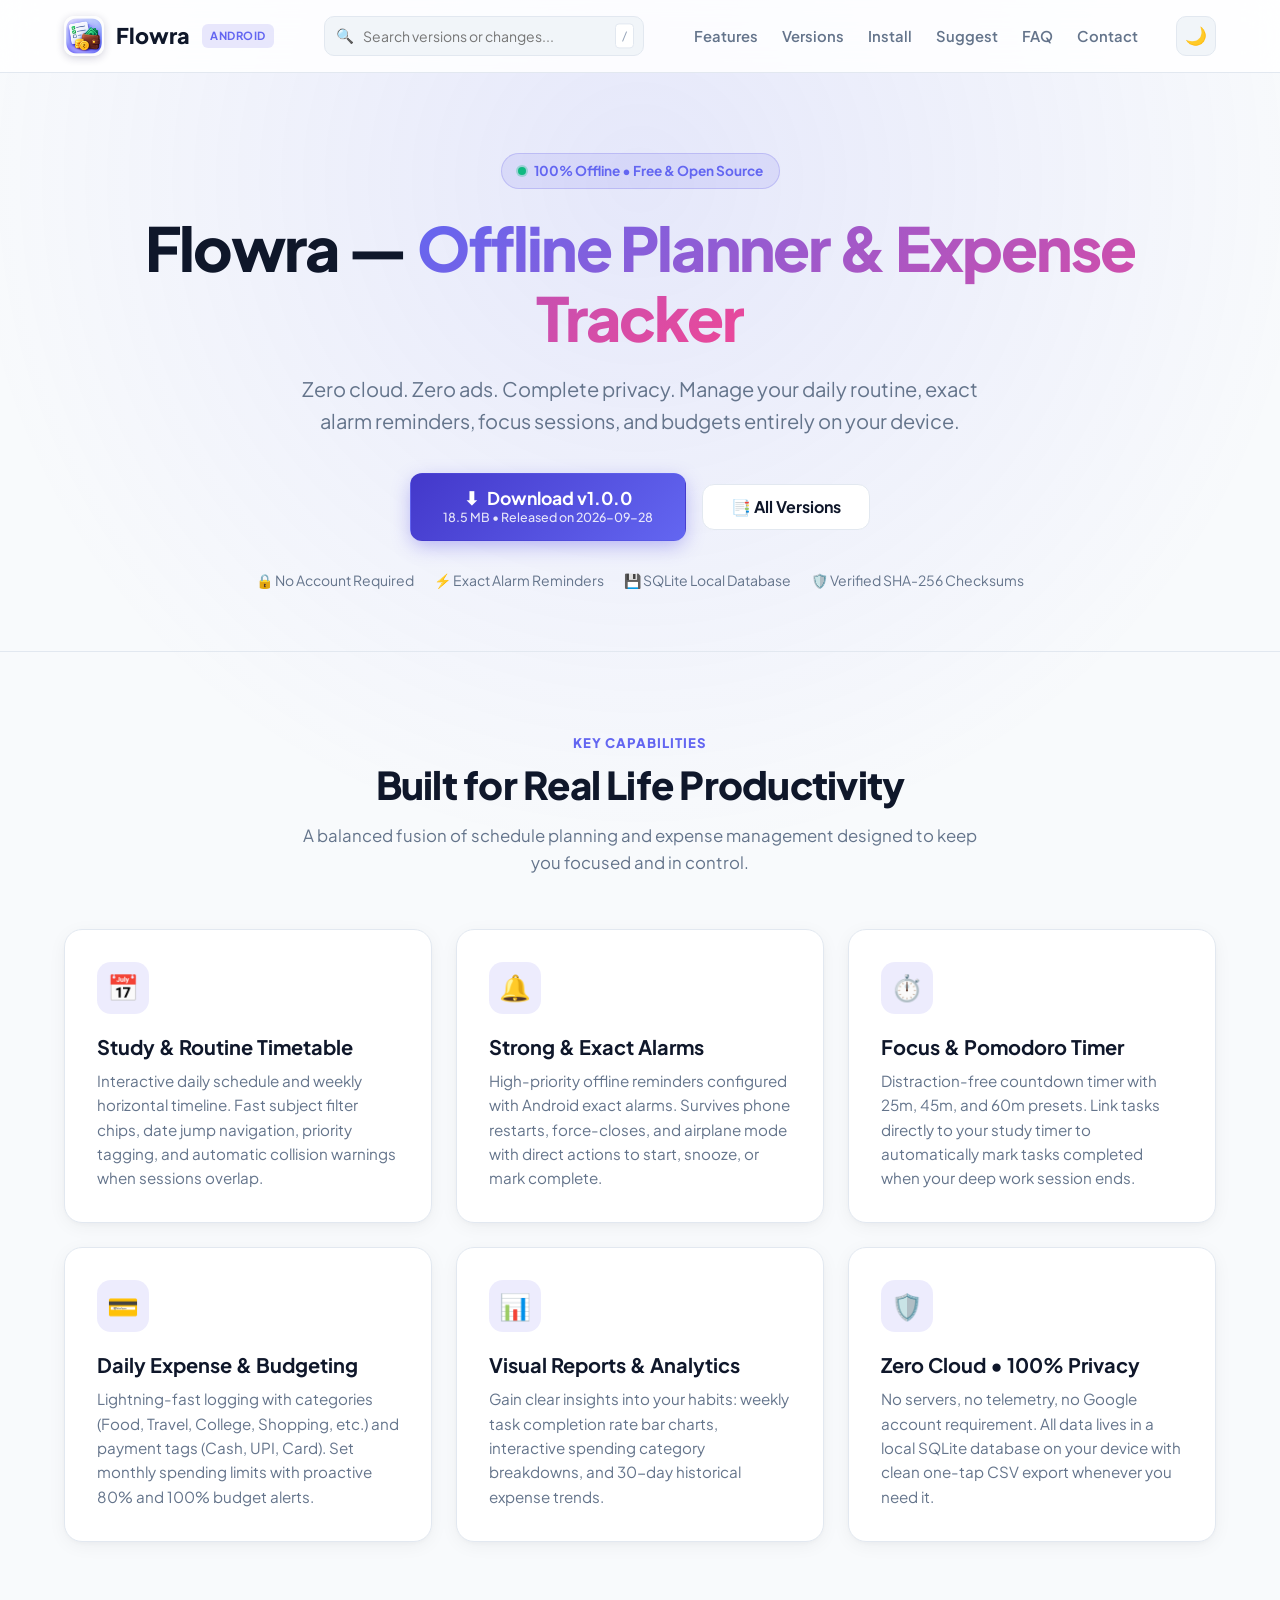
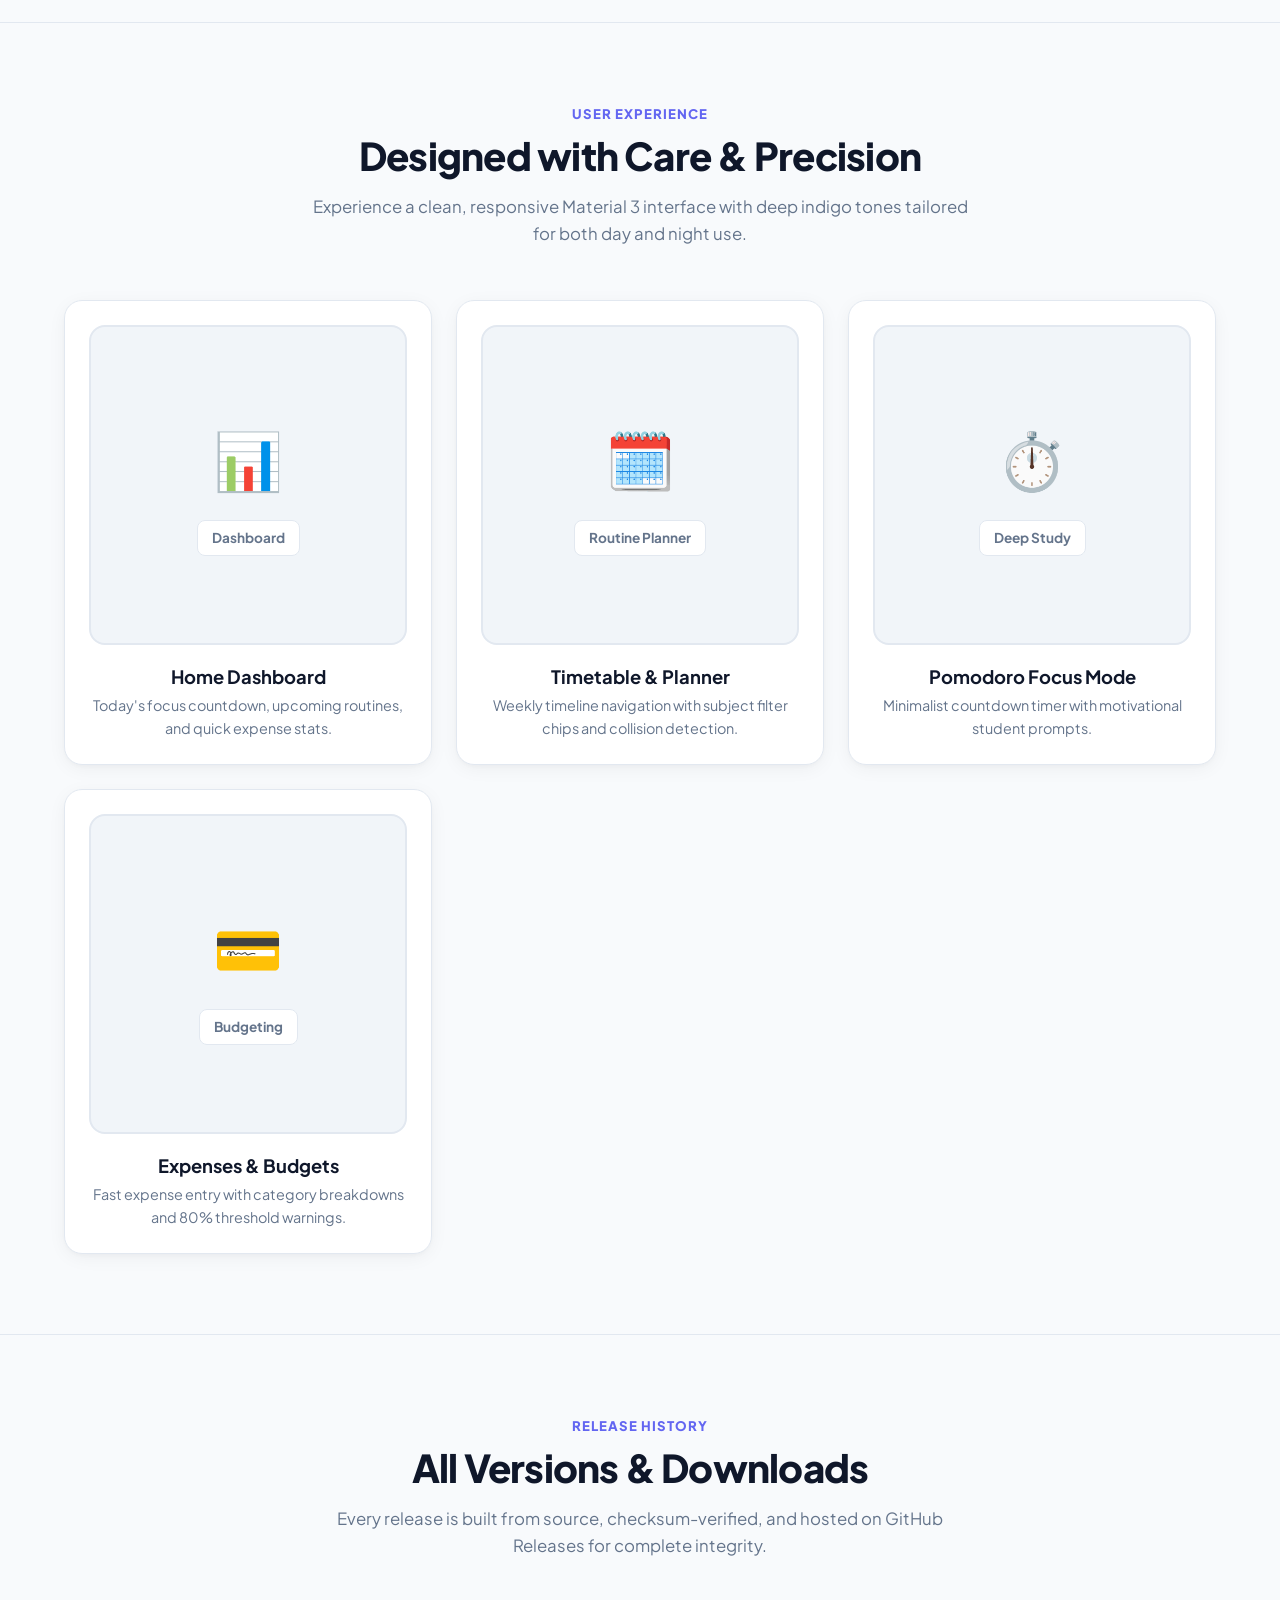
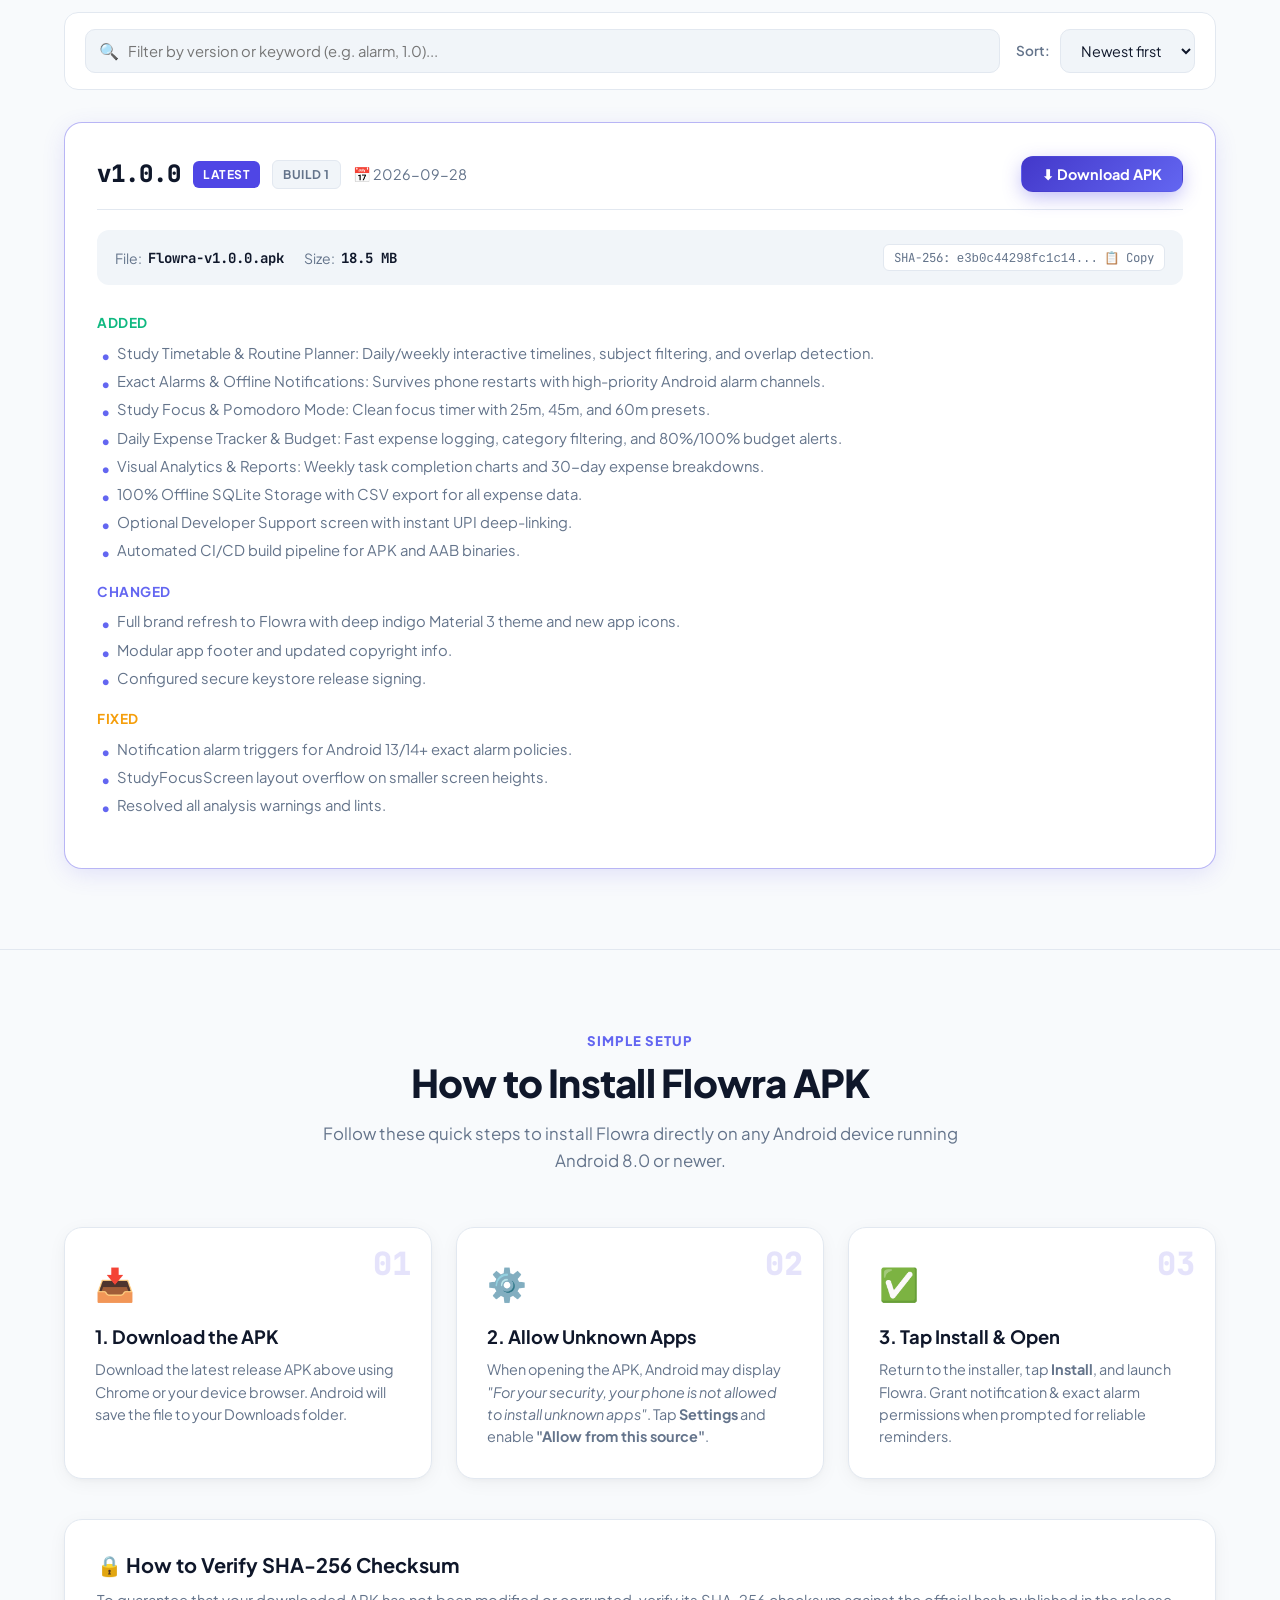
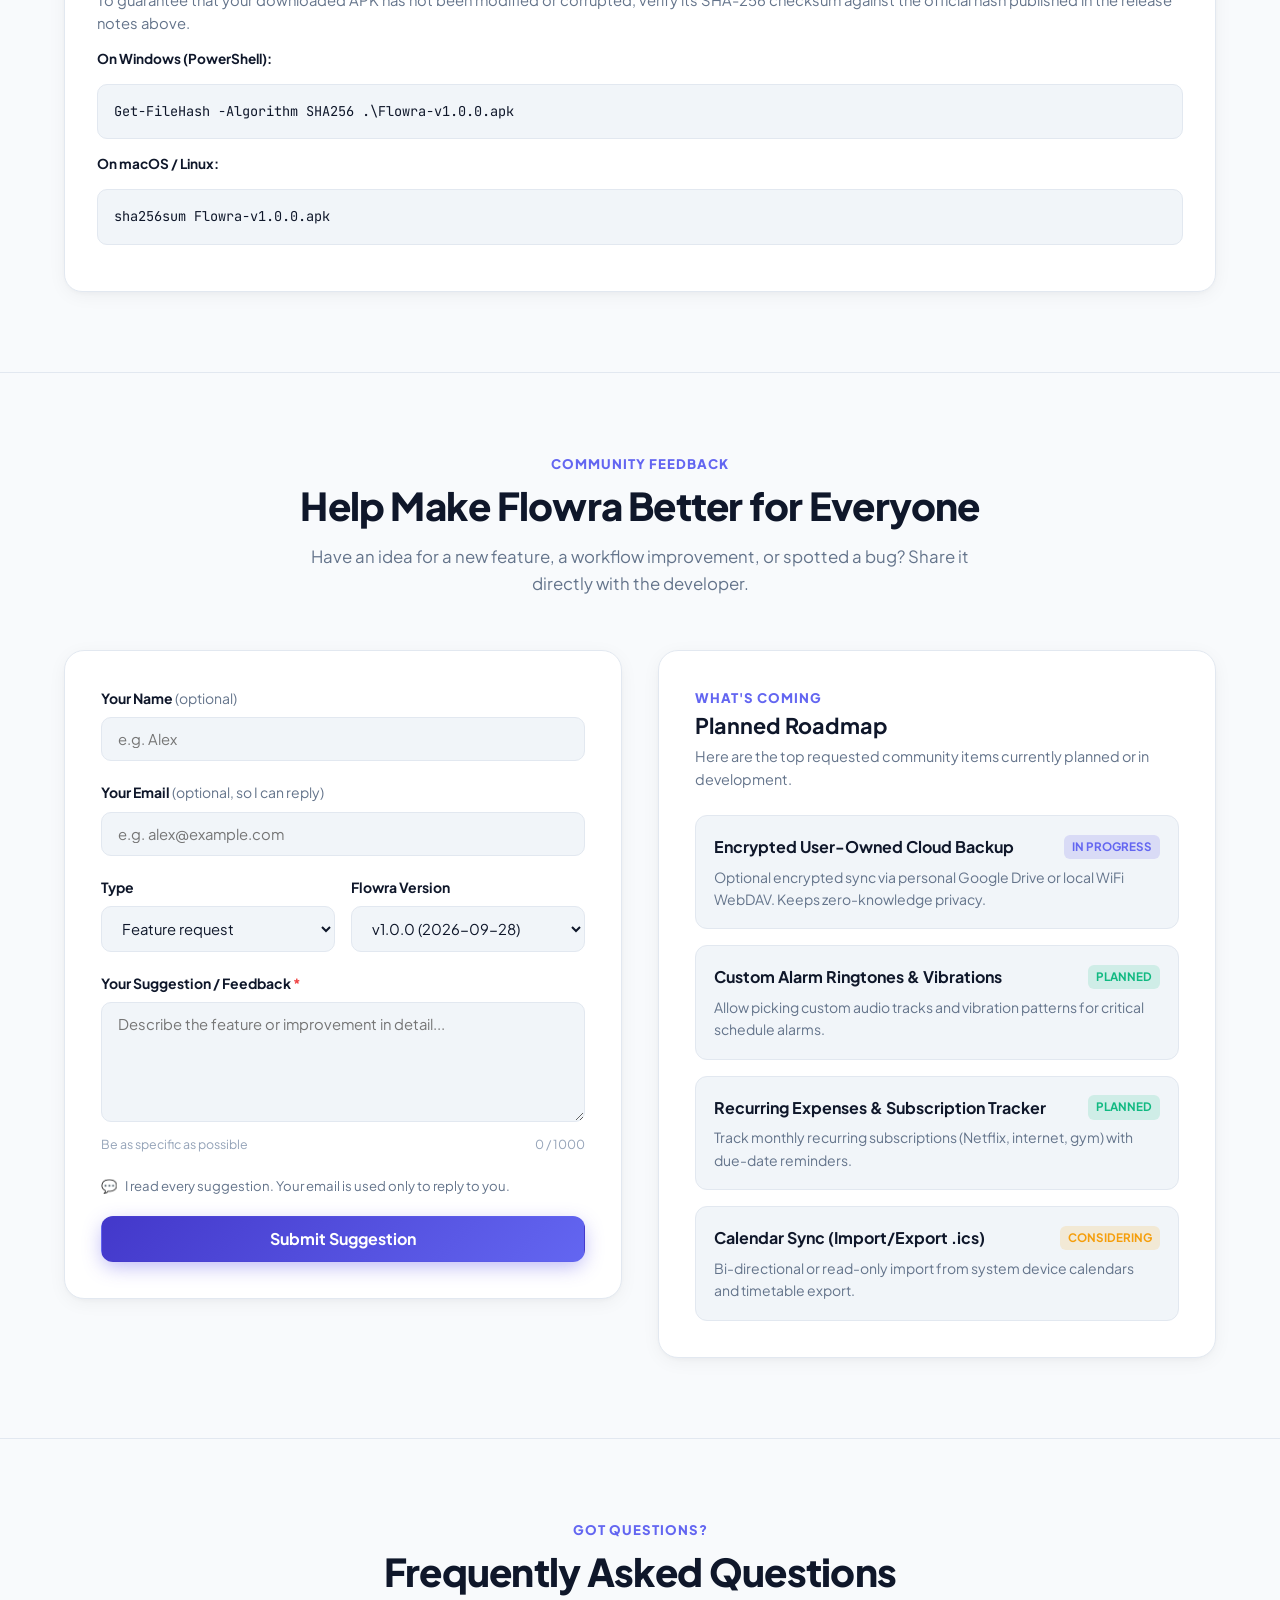
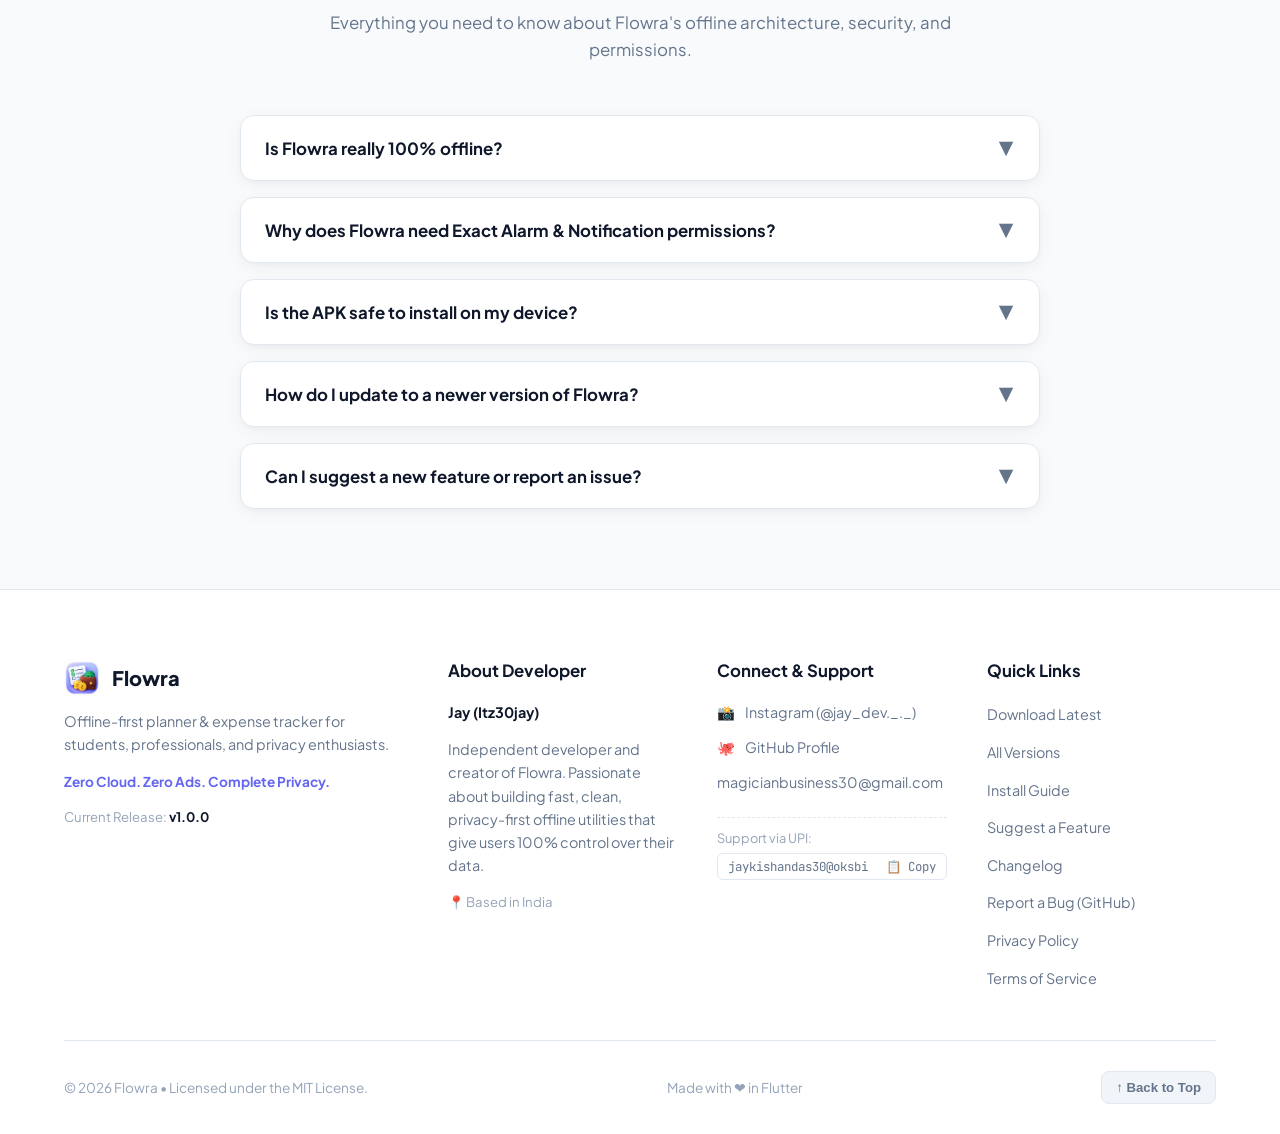
==== index.html @ 4284542d "Add website and Pages deploy workflow" ====
<!DOCTYPE html>
<html lang="en" data-theme="dark">

<head>
  <meta charset="UTF-8">
  <meta name="viewport" content="width=device-width, initial-scale=1.0">
  <title>Flowra — Offline Planner & Expense Tracker | Zero Cloud, Zero Ads</title>

  <!-- SEO & Meta Tags -->
  <meta name="description"
    content="Flowra is a 100% offline-first Android planner and expense tracker. Zero cloud, zero ads, complete privacy. Download the latest APK safely.">
  <meta name="keywords"
    content="Flowra, offline planner, expense tracker, student timetable, exact alarm reminder, pomodoro timer, privacy android app, budget tracker">
  <meta name="author" content="Jay (Itz30jay)">
  <link rel="canonical" href="https://itz30jay.github.io/Flowra/">

  <!-- Open Graph / Facebook -->
  <meta property="og:type" content="website">
  <meta property="og:url" content="https://itz30jay.github.io/Flowra/">
  <meta property="og:title" content="Flowra — Offline Planner & Expense Tracker">
  <meta property="og:description"
    content="Zero cloud. Zero ads. Complete privacy. All your tasks, study schedules, and expenses remain 100% on your device.">
  <meta property="og:image" content="assets/icon.png">

  <!-- Twitter Card -->
  <meta name="twitter:card" content="summary">
  <meta name="twitter:title" content="Flowra — Offline Planner & Expense Tracker">
  <meta name="twitter:description"
    content="100% offline planner and expense tracker with strong exact alarms and zero tracking.">
  <meta name="twitter:image" content="assets/icon.png">

  <!-- Favicon -->
  <link rel="icon" type="image/png" href="assets/favicon.png">
  <link rel="apple-touch-icon" href="assets/icon.png">

  <!-- Google Fonts: Plus Jakarta Sans & JetBrains Mono -->
  <link rel="preconnect" href="https://fonts.googleapis.com">
  <link rel="preconnect" href="https://fonts.gstatic.com" crossorigin>
  <link
    href="https://fonts.googleapis.com/css2?family=JetBrains+Mono:wght@400;600;700&family=Plus+Jakarta+Sans:wght@400;500;600;700;800&display=swap"
    rel="stylesheet">

  <!-- Stylesheet -->
  <link rel="stylesheet" href="css/style.css">
</head>

<body>

  <!-- ======================================================================
       HEADER / NAVIGATION
       ====================================================================== -->
  <header class="site-header" id="top">
    <div class="container nav-wrap">
      <a href="#top" class="brand-link" aria-label="Flowra Home">
        <img src="assets/icon.png" alt="Flowra Logo" class="brand-logo">
        <span>Flowra</span>
        <span class="brand-badge">Android</span>
      </a>

      <!-- Global Search -->
      <div class="nav-search" role="search">
        <span class="search-icon">🔍</span>
        <input type="text" id="navSearchInput" placeholder="Search versions or changes..."
          aria-label="Search versions or changes">
        <span class="kbd-hint">/</span>
      </div>

      <!-- Nav Links -->
      <nav>
        <ul class="nav-links" id="navLinks">
          <li><a href="#features">Features</a></li>
          <li><a href="#versions">Versions</a></li>
          <li><a href="#install">Install</a></li>
          <li><a href="#suggest">Suggest</a></li>
          <li><a href="#faq">FAQ</a></li>
          <li><a href="#contact">Contact</a></li>
        </ul>
      </nav>

      <!-- Actions -->
      <div class="nav-actions">
        <button id="themeToggleBtn" class="theme-toggle-btn" aria-label="Toggle Dark/Light Mode" title="Toggle Theme">
          ☀️
        </button>
        <button id="mobileMenuBtn" class="mobile-menu-btn" aria-label="Open mobile menu">
          ☰
        </button>
      </div>
    </div>
  </header>

  <main>
    <!-- ======================================================================
         HERO SECTION
         ====================================================================== -->
    <section class="hero-section">
      <div class="container">
        <div class="hero-pill">
          <span class="pulse-dot"></span>
          <span>100% Offline • Free & Open Source</span>
        </div>

        <h1 class="hero-title">
          Flowra — <span class="gradient-text">Offline Planner & Expense Tracker</span>
        </h1>

        <p class="hero-subtitle">
          Zero cloud. Zero ads. Complete privacy. Manage your daily routine, exact alarm reminders, focus sessions, and
          budgets entirely on your device.
        </p>

        <div class="hero-cta-group">
          <a href="#" id="heroDownloadBtn" class="btn btn-primary btn-hero-download" download>
            <span class="btn-main-label">
              <span>⬇</span>
              <strong id="heroVersionLabel">Download Latest Version</strong>
            </span>
            <span class="btn-sub-label">
              <span id="heroSizeLabel">18.5 MB</span> • <span id="heroDateLabel">Loading release...</span>
            </span>
          </a>
          <a href="#versions" class="btn btn-outline">
            <span>📑 All Versions</span>
          </a>
        </div>

        <div class="hero-meta-badges">
          <span>🔒 No Account Required</span>
          <span>⚡ Exact Alarm Reminders</span>
          <span>💾 SQLite Local Database</span>
          <span>🛡️ Verified SHA-256 Checksums</span>
        </div>
      </div>
    </section>

    <!-- ======================================================================
         FEATURES SECTION
         ====================================================================== -->
    <section class="section" id="features">
      <div class="container">
        <div class="section-header">
          <span class="section-tag">Key Capabilities</span>
          <h2 class="section-title">Built for Real Life Productivity</h2>
          <p class="section-subtitle">A balanced fusion of schedule planning and expense management designed to keep you
            focused and in control.</p>
        </div>

        <div class="features-grid">
          <!-- Feature 1 -->
          <div class="feature-card">
            <div class="feature-icon-wrap">📅</div>
            <h3 class="feature-title">Study & Routine Timetable</h3>
            <p class="feature-desc">
              Interactive daily schedule and weekly horizontal timeline. Fast subject filter chips, date jump
              navigation, priority tagging, and automatic collision warnings when sessions overlap.
            </p>
          </div>

          <!-- Feature 2 -->
          <div class="feature-card">
            <div class="feature-icon-wrap">🔔</div>
            <h3 class="feature-title">Strong & Exact Alarms</h3>
            <p class="feature-desc">
              High-priority offline reminders configured with Android exact alarms. Survives phone restarts,
              force-closes, and airplane mode with direct actions to start, snooze, or mark complete.
            </p>
          </div>

          <!-- Feature 3 -->
          <div class="feature-card">
            <div class="feature-icon-wrap">⏱️</div>
            <h3 class="feature-title">Focus & Pomodoro Timer</h3>
            <p class="feature-desc">
              Distraction-free countdown timer with 25m, 45m, and 60m presets. Link tasks directly to your study timer
              to automatically mark tasks completed when your deep work session ends.
            </p>
          </div>

          <!-- Feature 4 -->
          <div class="feature-card">
            <div class="feature-icon-wrap">💳</div>
            <h3 class="feature-title">Daily Expense & Budgeting</h3>
            <p class="feature-desc">
              Lightning-fast logging with categories (Food, Travel, College, Shopping, etc.) and payment tags (Cash,
              UPI, Card). Set monthly spending limits with proactive 80% and 100% budget alerts.
            </p>
          </div>

          <!-- Feature 5 -->
          <div class="feature-card">
            <div class="feature-icon-wrap">📊</div>
            <h3 class="feature-title">Visual Reports & Analytics</h3>
            <p class="feature-desc">
              Gain clear insights into your habits: weekly task completion rate bar charts, interactive spending
              category breakdowns, and 30-day historical expense trends.
            </p>
          </div>

          <!-- Feature 6 -->
          <div class="feature-card">
            <div class="feature-icon-wrap">🛡️</div>
            <h3 class="feature-title">Zero Cloud • 100% Privacy</h3>
            <p class="feature-desc">
              No servers, no telemetry, no Google account requirement. All data lives in a local SQLite database on your
              device with clean one-tap CSV export whenever you need it.
            </p>
          </div>
        </div>
      </div>
    </section>

    <!-- ======================================================================
         APP SHOWCASE / SCREENSHOTS SECTION
         ====================================================================== -->
    <section class="section" id="screenshots">
      <div class="container">
        <div class="section-header">
          <span class="section-tag">User Experience</span>
          <h2 class="section-title">Designed with Care & Precision</h2>
          <p class="section-subtitle">Experience a clean, responsive Material 3 interface with deep indigo tones
            tailored for both day and night use.</p>
        </div>

        <div class="showcase-container">
          <div class="showcase-item">
            <div class="mockup-frame">
              <div class="screen-icon">📊</div>
              <span class="screen-tag">Dashboard</span>
            </div>
            <h4>Home Dashboard</h4>
            <p>Today's focus countdown, upcoming routines, and quick expense stats.</p>
          </div>

          <div class="showcase-item">
            <div class="mockup-frame">
              <div class="screen-icon">🗓️</div>
              <span class="screen-tag">Routine Planner</span>
            </div>
            <h4>Timetable & Planner</h4>
            <p>Weekly timeline navigation with subject filter chips and collision detection.</p>
          </div>

          <div class="showcase-item">
            <div class="mockup-frame">
              <div class="screen-icon">⏱️</div>
              <span class="screen-tag">Deep Study</span>
            </div>
            <h4>Pomodoro Focus Mode</h4>
            <p>Minimalist countdown timer with motivational student prompts.</p>
          </div>

          <div class="showcase-item">
            <div class="mockup-frame">
              <div class="screen-icon">💳</div>
              <span class="screen-tag">Budgeting</span>
            </div>
            <h4>Expenses & Budgets</h4>
            <p>Fast expense entry with category breakdowns and 80% threshold warnings.</p>
          </div>
        </div>
      </div>
    </section>

    <!-- ======================================================================
         ALL VERSIONS & RELEASES TIMELINE
         ====================================================================== -->
    <section class="section" id="versions">
      <div class="container">
        <div class="section-header">
          <span class="section-tag">Release History</span>
          <h2 class="section-title">All Versions & Downloads</h2>
          <p class="section-subtitle">Every release is built from source, checksum-verified, and hosted on GitHub
            Releases for complete integrity.</p>
        </div>

        <!-- Filter & Search Toolbar -->
        <div class="versions-controls">
          <div class="version-search-wrap">
            <span class="search-icon">🔍</span>
            <input type="text" id="versionSearchInput" placeholder="Filter by version or keyword (e.g. alarm, 1.0)..."
              aria-label="Filter versions">
          </div>
          <div class="version-sort-wrap">
            <label for="versionSortSelect"
              style="font-size: 0.85rem; color: var(--text-muted); font-weight: 600;">Sort:</label>
            <select id="versionSortSelect" aria-label="Sort releases">
              <option value="newest">Newest first</option>
              <option value="oldest">Oldest first</option>
            </select>
          </div>
        </div>

        <!-- Dynamic Timeline (Populated from releases.json) -->
        <div class="versions-timeline" id="versionsTimeline">
          <!-- Populated by main.js -->
          <div style="text-align: center; padding: 40px;">
            <p style="color: var(--text-muted);">Loading releases from releases.json...</p>
          </div>
        </div>
      </div>
    </section>

    <!-- ======================================================================
         INSTALL GUIDE & CHECKSUM VERIFICATION
         ====================================================================== -->
    <section class="section" id="install">
      <div class="container">
        <div class="section-header">
          <span class="section-tag">Simple Setup</span>
          <h2 class="section-title">How to Install Flowra APK</h2>
          <p class="section-subtitle">Follow these quick steps to install Flowra directly on any Android device running
            Android 8.0 or newer.</p>
        </div>

        <div class="install-steps">
          <div class="step-card">
            <div class="step-number">01</div>
            <div class="step-icon">📥</div>
            <h4>1. Download the APK</h4>
            <p>Download the latest release APK above using Chrome or your device browser. Android will save the file to
              your Downloads folder.</p>
          </div>

          <div class="step-card">
            <div class="step-number">02</div>
            <div class="step-icon">⚙️</div>
            <h4>2. Allow Unknown Apps</h4>
            <p>When opening the APK, Android may display <em>"For your security, your phone is not allowed to install
                unknown apps"</em>. Tap <strong>Settings</strong> and enable <strong>"Allow from this source"</strong>.
            </p>
          </div>

          <div class="step-card">
            <div class="step-number">03</div>
            <div class="step-icon">✅</div>
            <h4>3. Tap Install & Open</h4>
            <p>Return to the installer, tap <strong>Install</strong>, and launch Flowra. Grant notification & exact
              alarm permissions when prompted for reliable reminders.</p>
          </div>
        </div>

        <!-- SHA-256 Verification Guide -->
        <div class="integrity-box">
          <h4>🔒 How to Verify SHA-256 Checksum</h4>
          <p style="color: var(--text-muted); font-size: 0.925rem; margin-bottom: 12px;">
            To guarantee that your downloaded APK has not been modified or corrupted, verify its SHA-256 checksum
            against the official hash published in the release notes above.
          </p>

          <p style="font-size: 0.85rem; font-weight: 700; color: var(--text-main);">On Windows (PowerShell):</p>
          <div class="code-snippet">
            Get-FileHash -Algorithm SHA256 .\Flowra-v1.0.0.apk
          </div>

          <p style="font-size: 0.85rem; font-weight: 700; color: var(--text-main); margin-top: 10px;">On macOS / Linux:
          </p>
          <div class="code-snippet">
            sha256sum Flowra-v1.0.0.apk
          </div>
        </div>
      </div>
    </section>

    <!-- ======================================================================
         SUGGESTIONS / FEATURE REQUEST SECTION
         ====================================================================== -->
    <section class="section" id="suggest">
      <div class="container">
        <div class="section-header">
          <span class="section-tag">Community Feedback</span>
          <h2 class="section-title">Help Make Flowra Better for Everyone</h2>
          <p class="section-subtitle">Have an idea for a new feature, a workflow improvement, or spotted a bug? Share it
            directly with the developer.</p>
        </div>

        <div class="suggestion-layout">
          <!-- Suggestion Form -->
          <div class="suggestion-form-card">
            <form id="suggestionForm" novalidate>
              <!-- Anti-Spam Honeypot Field -->
              <input type="text" name="hp_website_url" id="hp_website_url" style="display:none !important;"
                tabindex="-1" autocomplete="off">

              <!-- Name -->
              <div class="form-group">
                <label for="suggestName">Your Name <span
                    style="font-weight: 400; color: var(--text-muted);">(optional)</span></label>
                <input type="text" id="suggestName" placeholder="e.g. Alex" autocomplete="name">
              </div>

              <!-- Email -->
              <div class="form-group">
                <label for="suggestEmail">Your Email <span
                    style="font-weight: 400; color: var(--text-muted);">(optional, so I can reply)</span></label>
                <input type="email" id="suggestEmail" placeholder="e.g. alex@example.com" autocomplete="email">
              </div>

              <!-- Type & Version Row -->
              <div style="display: grid; grid-template-columns: 1fr 1fr; gap: 16px;">
                <div class="form-group">
                  <label for="suggestType">Type</label>
                  <select id="suggestType">
                    <option value="Feature request">Feature request</option>
                    <option value="Improvement">Improvement</option>
                    <option value="Bug report">Bug report</option>
                    <option value="Other">Other feedback</option>
                  </select>
                </div>

                <div class="form-group">
                  <label for="suggestVersion">Flowra Version</label>
                  <select id="suggestVersion">
                    <option value="Not installed yet">Not installed yet</option>
                  </select>
                </div>
              </div>

              <!-- Message -->
              <div class="form-group">
                <label for="suggestMessage">Your Suggestion / Feedback <span
                    style="color: var(--danger);">*</span></label>
                <textarea id="suggestMessage" maxlength="1000"
                  placeholder="Describe the feature or improvement in detail..." required></textarea>
                <div class="char-counter-row">
                  <span>Be as specific as possible</span>
                  <span id="charCount">0 / 1000</span>
                </div>
              </div>

              <div class="form-privacy-note">
                <span>💬</span>
                <span>I read every suggestion. Your email is used only to reply to you.</span>
              </div>

              <!-- Alerts -->
              <div id="formAlertSuccess" class="alert-box alert-success"></div>
              <div id="formAlertError" class="alert-box alert-error"></div>

              <!-- Submit Button -->
              <button type="submit" id="suggestSubmitBtn" class="btn btn-primary" style="width: 100%;">
                <span>Submit Suggestion</span>
              </button>

              <!-- Fallback Options -->
              <div id="fallbackActions" class="fallback-actions">
                <a href="#" id="emailFallbackBtn" class="btn btn-outline" style="width: 100%;">
                  <span>✉️ Send by Email Instead</span>
                </a>
                <a href="#" id="githubFallbackBtn" target="_blank" rel="noopener noreferrer" class="btn btn-outline"
                  style="width: 100%;">
                  <span>🐙 Suggest on GitHub Issues</span>
                </a>
              </div>
            </form>
          </div>

          <!-- Roadmap / Top Requested Features -->
          <div class="roadmap-card">
            <div class="roadmap-header">
              <span class="section-tag" style="margin-bottom: 4px;">What's Coming</span>
              <h3>Planned Roadmap</h3>
              <p style="font-size: 0.9rem; color: var(--text-muted);">
                Here are the top requested community items currently planned or in development.
              </p>
            </div>

            <div class="roadmap-list" id="roadmapList">
              <!-- Populated dynamically from config.js -->
            </div>
          </div>
        </div>
      </div>
    </section>

    <!-- ======================================================================
         FAQ SECTION
         ====================================================================== -->
    <section class="section" id="faq">
      <div class="container">
        <div class="section-header">
          <span class="section-tag">Got Questions?</span>
          <h2 class="section-title">Frequently Asked Questions</h2>
          <p class="section-subtitle">Everything you need to know about Flowra's offline architecture, security, and
            permissions.</p>
        </div>

        <div class="faq-list">
          <div class="faq-item">
            <button class="faq-question" type="button">
              <span>Is Flowra really 100% offline?</span>
              <span class="faq-icon">▼</span>
            </button>
            <div class="faq-answer">
              <div class="faq-answer-inner">
                Yes, completely. Flowra has zero backend servers, zero telemetry SDKs, and zero cloud sync. All your
                routines, tasks, expenses, and settings are stored locally on your device in an encrypted SQLite
                database. You can run Flowra seamlessly in airplane mode with full functionality.
              </div>
            </div>
          </div>

          <div class="faq-item">
            <button class="faq-question" type="button">
              <span>Why does Flowra need Exact Alarm & Notification permissions?</span>
              <span class="faq-icon">▼</span>
            </button>
            <div class="faq-answer">
              <div class="faq-answer-inner">
                Android 13 and 14 require explicit permissions (`POST_NOTIFICATIONS` and `SCHEDULE_EXACT_ALARM`) for
                alarm-style reminders. Exact alarm permissions ensure Flowra fires your scheduled routines at the exact
                minute rather than being batched or delayed by aggressive battery-saving modes. Flowra uses
                `RECEIVE_BOOT_COMPLETED` solely to restore your scheduled alarms after phone restarts.
              </div>
            </div>
          </div>

          <div class="faq-item">
            <button class="faq-question" type="button">
              <span>Is the APK safe to install on my device?</span>
              <span class="faq-icon">▼</span>
            </button>
            <div class="faq-answer">
              <div class="faq-answer-inner">
                Yes. Every release APK is built automatically in public via GitHub Actions from the open-source
                repository. You can verify the integrity of the downloaded file using the published SHA-256 checksum
                against your local download. Flowra is completely open source under the MIT License.
              </div>
            </div>
          </div>

          <div class="faq-item">
            <button class="faq-question" type="button">
              <span>How do I update to a newer version of Flowra?</span>
              <span class="faq-icon">▼</span>
            </button>
            <div class="faq-answer">
              <div class="faq-answer-inner">
                Whenever a new version is released, simply download the latest APK from this website and tap install.
                Android will recognize the matching package ID (`com.flowra.flowra`) and perform an update in-place,
                keeping all your existing tasks, timetable sessions, and expenses completely intact.
              </div>
            </div>
          </div>

          <div class="faq-item">
            <button class="faq-question" type="button">
              <span>Can I suggest a new feature or report an issue?</span>
              <span class="faq-icon">▼</span>
            </button>
            <div class="faq-answer">
              <div class="faq-answer-inner">
                Absolutely! You can submit ideas via the <a href="#suggest">Suggestion Form</a> above, email the
                developer directly at <a href="mailto:magicianbusiness30@gmail.com">magicianbusiness30@gmail.com</a>, or
                open an issue on our <a href="https://github.com/Itz30jay/Flowra/issues" target="_blank"
                  rel="noopener noreferrer">GitHub repository</a>.
              </div>
            </div>
          </div>
        </div>
      </div>
    </section>
  </main>

  <!-- ======================================================================
       LARGE, DETAILED FOOTER
       ====================================================================== -->
  <footer class="site-footer" id="contact">
    <div class="container">
      <div class="footer-grid">
        <!-- Column 1: About Flowra -->
        <div class="footer-col">
          <div class="footer-brand">
            <img src="assets/icon.png" alt="Flowra Logo">
            <span>Flowra</span>
          </div>
          <p>
            Offline-first planner & expense tracker for students, professionals, and privacy enthusiasts.
          </p>
          <p style="font-weight: 700; color: var(--primary-light); font-size: 0.85rem;">
            Zero Cloud. Zero Ads. Complete Privacy.
          </p>
          <p style="font-size: 0.825rem; color: var(--text-subtle);">
            Current Release: <strong id="footerCurrentVersion" style="color: var(--text-main);">v1.0.0</strong>
          </p>
        </div>

        <!-- Column 2: About Developer -->
        <div class="footer-col">
          <h4>About Developer</h4>
          <p id="footerDevName" style="font-weight: 700; color: var(--text-main);">Jay (Itz30jay)</p>
          <p id="footerDevBio">
            Independent mobile developer building tools with zero cloud dependency and uncompromising user privacy.
          </p>
          <p id="footerDevLocation" style="font-size: 0.825rem; color: var(--text-subtle);">
            📍 Based in India
          </p>
        </div>

        <!-- Column 3: Connect & Support -->
        <div class="footer-col">
          <h4>Connect & Support</h4>
          <div class="social-links-list">
            <a href="https://www.instagram.com/jay_dev._._" id="footerInstagramLink" target="_blank"
              rel="noopener noreferrer" class="social-link-item">
              <span>📸</span> <span>Instagram (@jay_dev._._)</span>
            </a>
            <a href="https://github.com/Itz30jay" id="footerGithubProfileLink" target="_blank" rel="noopener noreferrer"
              class="social-link-item">
              <span>🐙</span> <span>GitHub Profile</span>
            </a>
            <a href="mailto:magicianbusiness30@gmail.com" id="footerEmailLink" class="social-link-item">
              <span>✉️</span> <span>magicianbusiness30@gmail.com</span>
            </a>
            <div style="margin-top: 10px; padding-top: 10px; border-top: 1px dashed var(--border-color);">
              <span style="font-size: 0.8rem; color: var(--text-subtle); display: block; margin-bottom: 4px;">Support
                via UPI:</span>
              <button class="sha256-copy-btn"
                onclick="copyToClipboard('jaykishandas30@oksbi', 'UPI ID copied to clipboard!')"
                style="width: 100%; justify-content: space-between;">
                <span id="footerDonationUpi">jaykishandas30@oksbi</span>
                <span>📋 Copy</span>
              </button>
            </div>
          </div>
        </div>

        <!-- Column 4: Quick Links -->
        <div class="footer-col">
          <h4>Quick Links</h4>
          <ul class="footer-links">
            <li><a href="#top">Download Latest</a></li>
            <li><a href="#versions">All Versions</a></li>
            <li><a href="#install">Install Guide</a></li>
            <li><a href="#suggest">Suggest a Feature</a></li>
            <li><a href="https://github.com/Itz30jay/Flowra/blob/main/CHANGELOG.md" target="_blank"
                rel="noopener noreferrer">Changelog</a></li>
            <li><a href="https://github.com/Itz30jay/Flowra/issues" target="_blank" rel="noopener noreferrer">Report a
                Bug (GitHub)</a></li>
            <li><a href="privacy.html">Privacy Policy</a></li>
            <li><a href="terms.html">Terms of Service</a></li>
          </ul>
        </div>
      </div>

      <!-- Bottom Bar -->
      <div class="footer-bottom-bar">
        <div>
          © <span id="currentYear">2026</span> Flowra • Licensed under the MIT License.
        </div>
        <div>
          Made with ❤ in Flutter
        </div>
        <button id="backToTopBtn" class="back-to-top-btn" type="button" aria-label="Scroll back to top">
          ↑ Back to Top
        </button>
      </div>
    </div>
  </footer>

  <!-- Scripts -->
  <script src="config.js"></script>
  <script src="js/main.js"></script>
</body>

</html>
---- css/style.css ----
/* ==========================================================================
   Flowra — Modern, Clean, Responsive Stylesheet
   Color Identity: Deep Indigo (#1E1B4B) with Indigo Glow & Pink Accents
   ========================================================================== */

:root {
  --font-main: 'Plus Jakarta Sans', -apple-system, BlinkMacSystemFont, 'Segoe UI', Roboto, Helvetica, Arial, sans-serif;
  --font-mono: 'JetBrains Mono', 'Fira Code', 'Consolas', monospace;

  /* Brand Colors */
  --primary-deep: #1E1B4B;
  --primary: #4F46E5;
  --primary-light: #6366F1;
  --primary-rgb: 79, 70, 229;
  --accent-pink: #EC4899;
  --accent-pink-rgb: 236, 72, 153;
  --success: #10B981;
  --warning: #F59E0B;
  --danger: #EF4444;

  /* Light Theme Variables */
  --bg-page: #F8FAFC;
  --bg-surface: #FFFFFF;
  --bg-surface-elevated: #F1F5F9;
  --bg-surface-translucent: rgba(255, 255, 255, 0.85);
  --border-color: #E2E8F0;
  --border-hover: #CBD5E1;
  --text-main: #0F172A;
  --text-muted: #64748B;
  --text-subtle: #94A3B8;
  --card-shadow: 0 4px 20px -2px rgba(15, 23, 42, 0.06), 0 2px 6px -1px rgba(15, 23, 42, 0.04);
  --card-shadow-hover: 0 12px 30px -4px rgba(30, 27, 75, 0.12), 0 4px 10px -2px rgba(30, 27, 75, 0.06);
  --hero-glow: radial-gradient(circle at 50% 20%, rgba(99, 102, 241, 0.12) 0%, rgba(248, 250, 252, 0) 70%);
}

[data-theme="dark"] {
  /* Dark Theme Variables */
  --bg-page: #0B0A17;
  --bg-surface: #141228;
  --bg-surface-elevated: #1D1A38;
  --bg-surface-translucent: rgba(20, 18, 40, 0.85);
  --border-color: #27234D;
  --border-hover: #3E3875;
  --text-main: #F8FAFC;
  --text-muted: #94A3B8;
  --text-subtle: #64748B;
  --card-shadow: 0 4px 24px -2px rgba(0, 0, 0, 0.4), 0 2px 6px -1px rgba(0, 0, 0, 0.3);
  --card-shadow-hover: 0 14px 34px -4px rgba(99, 102, 241, 0.22), 0 4px 12px -2px rgba(0, 0, 0, 0.4);
  --hero-glow: radial-gradient(circle at 50% 20%, rgba(99, 102, 241, 0.22) 0%, rgba(11, 10, 23, 0) 70%);
}

/* Base & Reset */
*, *::before, *::after {
  box-sizing: border-box;
  margin: 0;
  padding: 0;
}

html {
  scroll-behavior: smooth;
  font-size: 16px;
}

body {
  font-family: var(--font-main);
  background-color: var(--bg-page);
  color: var(--text-main);
  line-height: 1.6;
  transition: background-color 0.3s ease, color 0.3s ease;
  overflow-x: hidden;
  min-height: 100vh;
  display: flex;
  flex-direction: column;
}

/* Background Atmosphere */
body::before {
  content: '';
  position: fixed;
  top: 0;
  left: 0;
  width: 100vw;
  height: 100vh;
  background: var(--hero-glow);
  pointer-events: none;
  z-index: -1;
}

/* Typography Helpers */
h1, h2, h3, h4, h5, h6 {
  color: var(--text-main);
  font-weight: 700;
  line-height: 1.25;
}

a {
  color: var(--primary-light);
  text-decoration: none;
  transition: color 0.2s ease, transform 0.2s ease;
}

a:hover {
  color: var(--primary);
}

.container {
  width: 100%;
  max-width: 1200px;
  margin: 0 auto;
  padding: 0 24px;
}

/* Navigation Header */
.site-header {
  position: sticky;
  top: 0;
  z-index: 100;
  background-color: var(--bg-surface-translucent);
  backdrop-filter: blur(16px);
  -webkit-backdrop-filter: blur(16px);
  border-bottom: 1px solid var(--border-color);
  transition: all 0.3s ease;
}

.nav-wrap {
  display: flex;
  align-items: center;
  justify-content: space-between;
  height: 72px;
  gap: 20px;
}

.brand-link {
  display: flex;
  align-items: center;
  gap: 12px;
  text-decoration: none;
  font-size: 1.35rem;
  font-weight: 800;
  color: var(--text-main);
  flex-shrink: 0;
}

.brand-logo {
  width: 40px;
  height: 40px;
  border-radius: 10px;
  object-fit: cover;
  box-shadow: 0 2px 8px rgba(30, 27, 75, 0.2);
}

.brand-badge {
  font-size: 0.7rem;
  font-weight: 700;
  text-transform: uppercase;
  background: rgba(var(--primary-rgb), 0.12);
  color: var(--primary-light);
  padding: 3px 8px;
  border-radius: 6px;
  letter-spacing: 0.5px;
}

/* Header Search */
.nav-search {
  position: relative;
  flex: 1;
  max-width: 320px;
  margin: 0 12px;
}

.nav-search input {
  width: 100%;
  height: 40px;
  padding: 0 42px 0 38px;
  font-family: inherit;
  font-size: 0.875rem;
  color: var(--text-main);
  background-color: var(--bg-surface-elevated);
  border: 1px solid var(--border-color);
  border-radius: 10px;
  outline: none;
  transition: all 0.2s ease;
}

.nav-search input:focus {
  border-color: var(--primary-light);
  box-shadow: 0 0 0 3px rgba(var(--primary-rgb), 0.15);
}

.nav-search .search-icon {
  position: absolute;
  left: 12px;
  top: 50%;
  transform: translateY(-50%);
  color: var(--text-muted);
  pointer-events: none;
  font-size: 0.9rem;
}

.nav-search .kbd-hint {
  position: absolute;
  right: 10px;
  top: 50%;
  transform: translateY(-50%);
  font-size: 0.75rem;
  background: var(--bg-surface);
  border: 1px solid var(--border-color);
  padding: 2px 6px;
  border-radius: 4px;
  color: var(--text-subtle);
  pointer-events: none;
}

/* Nav Menu */
.nav-links {
  display: flex;
  align-items: center;
  list-style: none;
  gap: 24px;
}

.nav-links a {
  color: var(--text-muted);
  font-weight: 600;
  font-size: 0.925rem;
  transition: color 0.2s ease;
}

.nav-links a:hover,
.nav-links a.active {
  color: var(--primary-light);
}

.nav-actions {
  display: flex;
  align-items: center;
  gap: 12px;
}

.theme-toggle-btn {
  width: 40px;
  height: 40px;
  border-radius: 10px;
  background: var(--bg-surface-elevated);
  border: 1px solid var(--border-color);
  color: var(--text-main);
  cursor: pointer;
  display: flex;
  align-items: center;
  justify-content: center;
  font-size: 1.1rem;
  transition: all 0.2s ease;
}

.theme-toggle-btn:hover {
  background: var(--bg-surface);
  border-color: var(--primary-light);
  transform: translateY(-1px);
}

.mobile-menu-btn {
  display: none;
  width: 40px;
  height: 40px;
  border-radius: 10px;
  background: var(--bg-surface-elevated);
  border: 1px solid var(--border-color);
  color: var(--text-main);
  cursor: pointer;
  font-size: 1.25rem;
}

/* Hero Section */
.hero-section {
  padding: 80px 0 60px;
  text-align: center;
  position: relative;
}

.hero-pill {
  display: inline-flex;
  align-items: center;
  gap: 8px;
  padding: 6px 16px;
  border-radius: 9999px;
  background: rgba(var(--primary-rgb), 0.1);
  border: 1px solid rgba(var(--primary-rgb), 0.2);
  color: var(--primary-light);
  font-size: 0.85rem;
  font-weight: 700;
  margin-bottom: 24px;
}

.hero-pill .pulse-dot {
  width: 8px;
  height: 8px;
  background-color: var(--success);
  border-radius: 50%;
  box-shadow: 0 0 0 2px rgba(16, 185, 129, 0.3);
  animation: pulseDot 2s infinite;
}

@keyframes pulseDot {
  0% { transform: scale(0.95); box-shadow: 0 0 0 0 rgba(16, 185, 129, 0.7); }
  70% { transform: scale(1); box-shadow: 0 0 0 6px rgba(16, 185, 129, 0); }
  100% { transform: scale(0.95); box-shadow: 0 0 0 0 rgba(16, 185, 129, 0); }
}

.hero-title {
  font-size: clamp(2.2rem, 5vw, 3.8rem);
  font-weight: 800;
  letter-spacing: -0.03em;
  margin-bottom: 20px;
  line-height: 1.15;
}

.hero-title .gradient-text {
  background: linear-gradient(135deg, var(--primary-light) 0%, var(--accent-pink) 100%);
  -webkit-background-clip: text;
  -webkit-text-fill-color: transparent;
}

.hero-subtitle {
  font-size: clamp(1.05rem, 2vw, 1.25rem);
  color: var(--text-muted);
  max-width: 680px;
  margin: 0 auto 36px;
  line-height: 1.6;
}

.hero-cta-group {
  display: flex;
  flex-wrap: wrap;
  align-items: center;
  justify-content: center;
  gap: 16px;
  margin-bottom: 28px;
}

/* Buttons */
.btn {
  display: inline-flex;
  align-items: center;
  justify-content: center;
  gap: 10px;
  padding: 14px 28px;
  border-radius: 12px;
  font-family: inherit;
  font-size: 1rem;
  font-weight: 700;
  cursor: pointer;
  transition: all 0.25s cubic-bezier(0.16, 1, 0.3, 1);
  border: 1px solid transparent;
  text-decoration: none;
  line-height: 1;
}

.btn-primary {
  background: linear-gradient(135deg, #4338CA 0%, #6366F1 100%);
  color: #FFFFFF;
  box-shadow: 0 6px 20px -2px rgba(79, 70, 229, 0.4);
}

.btn-primary:hover {
  color: #FFFFFF;
  transform: translateY(-2px);
  box-shadow: 0 12px 28px -4px rgba(79, 70, 229, 0.5);
}

.btn-primary:active {
  transform: translateY(0);
}

.btn-outline {
  background: var(--bg-surface);
  color: var(--text-main);
  border-color: var(--border-color);
}

.btn-outline:hover {
  background: var(--bg-surface-elevated);
  border-color: var(--border-hover);
  color: var(--primary-light);
  transform: translateY(-2px);
}

.btn-hero-download {
  padding: 16px 32px;
  font-size: 1.1rem;
  flex-direction: column;
  gap: 4px;
}

.btn-hero-download .btn-main-label {
  display: flex;
  align-items: center;
  gap: 8px;
  font-size: 1.1rem;
}

.btn-hero-download .btn-sub-label {
  font-size: 0.78rem;
  font-weight: 500;
  opacity: 0.85;
}

.hero-meta-badges {
  display: flex;
  flex-wrap: wrap;
  align-items: center;
  justify-content: center;
  gap: 20px;
  font-size: 0.875rem;
  color: var(--text-muted);
}

.hero-meta-badges span {
  display: inline-flex;
  align-items: center;
  gap: 6px;
}

/* Sections General */
.section {
  padding: 80px 0;
  border-top: 1px solid var(--border-color);
}

.section-header {
  text-align: center;
  max-width: 680px;
  margin: 0 auto 52px;
}

.section-tag {
  font-size: 0.825rem;
  font-weight: 800;
  letter-spacing: 1px;
  text-transform: uppercase;
  color: var(--primary-light);
  margin-bottom: 8px;
  display: block;
}

.section-title {
  font-size: clamp(1.8rem, 3.5vw, 2.4rem);
  font-weight: 800;
  margin-bottom: 14px;
  letter-spacing: -0.02em;
}

.section-subtitle {
  font-size: 1.05rem;
  color: var(--text-muted);
}

/* Features Grid */
.features-grid {
  display: grid;
  grid-template-columns: repeat(auto-fit, minmax(320px, 1fr));
  gap: 24px;
}

.feature-card {
  background: var(--bg-surface);
  border: 1px solid var(--border-color);
  border-radius: 18px;
  padding: 32px;
  transition: all 0.3s ease;
  box-shadow: var(--card-shadow);
  display: flex;
  flex-direction: column;
}

.feature-card:hover {
  transform: translateY(-4px);
  border-color: var(--border-hover);
  box-shadow: var(--card-shadow-hover);
}

.feature-icon-wrap {
  width: 52px;
  height: 52px;
  border-radius: 14px;
  background: rgba(var(--primary-rgb), 0.1);
  color: var(--primary-light);
  display: flex;
  align-items: center;
  justify-content: center;
  font-size: 1.6rem;
  margin-bottom: 20px;
}

.feature-title {
  font-size: 1.25rem;
  font-weight: 700;
  margin-bottom: 10px;
}

.feature-desc {
  font-size: 0.95rem;
  color: var(--text-muted);
  line-height: 1.6;
}

/* App Showcase / Screenshots Section */
.showcase-container {
  display: grid;
  grid-template-columns: repeat(auto-fit, minmax(280px, 1fr));
  gap: 24px;
}

.showcase-item {
  background: var(--bg-surface);
  border: 1px solid var(--border-color);
  border-radius: 18px;
  padding: 24px;
  text-align: center;
  box-shadow: var(--card-shadow);
  transition: all 0.3s ease;
}

.showcase-item:hover {
  transform: translateY(-4px);
  box-shadow: var(--card-shadow-hover);
}

.mockup-frame {
  background: var(--bg-surface-elevated);
  border: 2px solid var(--border-color);
  border-radius: 16px;
  padding: 28px 20px;
  min-height: 320px;
  display: flex;
  flex-direction: column;
  align-items: center;
  justify-content: center;
  margin-bottom: 20px;
  position: relative;
  overflow: hidden;
}

.mockup-frame .screen-icon {
  font-size: 3.5rem;
  color: var(--primary-light);
  margin-bottom: 16px;
}

.mockup-frame .screen-tag {
  font-size: 0.85rem;
  font-weight: 700;
  color: var(--text-muted);
  background: var(--bg-surface);
  padding: 6px 14px;
  border-radius: 8px;
  border: 1px solid var(--border-color);
}

.showcase-item h4 {
  font-size: 1.15rem;
  margin-bottom: 6px;
}

.showcase-item p {
  font-size: 0.9rem;
  color: var(--text-muted);
}

/* Versions Section */
.versions-controls {
  display: flex;
  flex-wrap: wrap;
  align-items: center;
  justify-content: space-between;
  gap: 16px;
  margin-bottom: 32px;
  background: var(--bg-surface);
  border: 1px solid var(--border-color);
  border-radius: 14px;
  padding: 16px 20px;
}

.version-search-wrap {
  position: relative;
  flex: 1;
  min-width: 260px;
}

.version-search-wrap input {
  width: 100%;
  height: 44px;
  padding: 0 16px 0 42px;
  font-family: inherit;
  font-size: 0.925rem;
  background: var(--bg-surface-elevated);
  border: 1px solid var(--border-color);
  border-radius: 10px;
  color: var(--text-main);
  outline: none;
}

.version-search-wrap input:focus {
  border-color: var(--primary-light);
}

.version-search-wrap .search-icon {
  position: absolute;
  left: 14px;
  top: 50%;
  transform: translateY(-50%);
  color: var(--text-muted);
}

.version-sort-wrap {
  display: flex;
  align-items: center;
  gap: 10px;
}

.version-sort-wrap select {
  height: 44px;
  padding: 0 16px;
  font-family: inherit;
  font-size: 0.9rem;
  background: var(--bg-surface-elevated);
  border: 1px solid var(--border-color);
  border-radius: 10px;
  color: var(--text-main);
  outline: none;
  cursor: pointer;
}

/* Version Cards / Timeline */
.versions-timeline {
  display: flex;
  flex-direction: column;
  gap: 24px;
}

.version-card {
  background: var(--bg-surface);
  border: 1px solid var(--border-color);
  border-radius: 18px;
  padding: 32px;
  box-shadow: var(--card-shadow);
  transition: all 0.3s ease;
  position: relative;
}

.version-card:hover {
  box-shadow: var(--card-shadow-hover);
  border-color: var(--border-hover);
}

.version-card.is-latest {
  border-color: rgba(var(--primary-rgb), 0.4);
  box-shadow: 0 6px 24px -2px rgba(var(--primary-rgb), 0.15);
}

.version-header {
  display: flex;
  flex-wrap: wrap;
  align-items: center;
  justify-content: space-between;
  gap: 16px;
  margin-bottom: 20px;
  padding-bottom: 16px;
  border-bottom: 1px solid var(--border-color);
}

.version-title-area {
  display: flex;
  align-items: center;
  flex-wrap: wrap;
  gap: 12px;
}

.version-number {
  font-size: 1.5rem;
  font-weight: 800;
  font-family: var(--font-mono);
}

.badge {
  display: inline-flex;
  align-items: center;
  padding: 4px 10px;
  border-radius: 6px;
  font-size: 0.75rem;
  font-weight: 700;
  text-transform: uppercase;
  letter-spacing: 0.5px;
}

.badge-latest {
  background: var(--primary);
  color: #FFFFFF;
}

.badge-build {
  background: var(--bg-surface-elevated);
  color: var(--text-muted);
  border: 1px solid var(--border-color);
}

.version-date {
  font-size: 0.9rem;
  color: var(--text-muted);
}

.version-meta-row {
  display: flex;
  flex-wrap: wrap;
  align-items: center;
  justify-content: space-between;
  gap: 16px;
  margin-bottom: 24px;
  background: var(--bg-surface-elevated);
  border-radius: 12px;
  padding: 14px 18px;
}

.version-specs {
  display: flex;
  flex-wrap: wrap;
  gap: 20px;
  font-size: 0.875rem;
}

.spec-item {
  display: flex;
  align-items: center;
  gap: 6px;
  color: var(--text-muted);
}

.spec-item strong {
  color: var(--text-main);
  font-family: var(--font-mono);
}

.sha256-copy-btn {
  background: var(--bg-surface);
  border: 1px solid var(--border-color);
  padding: 4px 10px;
  border-radius: 6px;
  font-family: var(--font-mono);
  font-size: 0.775rem;
  color: var(--text-muted);
  cursor: pointer;
  transition: all 0.2s ease;
  display: inline-flex;
  align-items: center;
  gap: 6px;
}

.sha256-copy-btn:hover {
  color: var(--primary-light);
  border-color: var(--primary-light);
}

.version-changes-block {
  margin-bottom: 20px;
}

.changes-category {
  margin-bottom: 16px;
}

.changes-category:last-child {
  margin-bottom: 0;
}

.category-title {
  display: inline-flex;
  align-items: center;
  gap: 6px;
  font-size: 0.85rem;
  font-weight: 700;
  text-transform: uppercase;
  letter-spacing: 0.5px;
  margin-bottom: 8px;
}

.category-added { color: var(--success); }
.category-changed { color: var(--primary-light); }
.category-fixed { color: var(--warning); }
.category-removed { color: var(--danger); }

.changes-list {
  list-style: none;
  display: flex;
  flex-direction: column;
  gap: 6px;
}

.changes-list li {
  font-size: 0.925rem;
  color: var(--text-muted);
  position: relative;
  padding-left: 20px;
  line-height: 1.5;
}

.changes-list li::before {
  content: '•';
  position: absolute;
  left: 4px;
  color: var(--primary-light);
  font-size: 1.1rem;
}

/* Install Guide Section */
.install-steps {
  display: grid;
  grid-template-columns: repeat(auto-fit, minmax(260px, 1fr));
  gap: 24px;
  margin-bottom: 40px;
}

.step-card {
  background: var(--bg-surface);
  border: 1px solid var(--border-color);
  border-radius: 18px;
  padding: 30px;
  position: relative;
  box-shadow: var(--card-shadow);
}

.step-number {
  position: absolute;
  top: 20px;
  right: 20px;
  font-size: 2rem;
  font-weight: 800;
  font-family: var(--font-mono);
  color: rgba(var(--primary-rgb), 0.15);
  line-height: 1;
}

.step-icon {
  font-size: 2rem;
  margin-bottom: 16px;
  color: var(--primary-light);
}

.step-card h4 {
  font-size: 1.15rem;
  margin-bottom: 10px;
}

.step-card p {
  font-size: 0.9rem;
  color: var(--text-muted);
  line-height: 1.55;
}

.integrity-box {
  background: var(--bg-surface);
  border: 1px solid var(--border-color);
  border-radius: 18px;
  padding: 32px;
  box-shadow: var(--card-shadow);
}

.integrity-box h4 {
  font-size: 1.25rem;
  margin-bottom: 12px;
  display: flex;
  align-items: center;
  gap: 10px;
}

.code-snippet {
  background: var(--bg-surface-elevated);
  border: 1px solid var(--border-color);
  border-radius: 10px;
  padding: 16px;
  font-family: var(--font-mono);
  font-size: 0.85rem;
  color: var(--text-main);
  overflow-x: auto;
  margin: 14px 0;
  position: relative;
}

/* Suggestion & Feature Request Section */
.suggestion-layout {
  display: grid;
  grid-template-columns: 1fr 1fr;
  gap: 36px;
  align-items: start;
}

.suggestion-form-card {
  background: var(--bg-surface);
  border: 1px solid var(--border-color);
  border-radius: 20px;
  padding: 36px;
  box-shadow: var(--card-shadow);
}

.form-group {
  margin-bottom: 20px;
}

.form-group label {
  display: block;
  font-size: 0.875rem;
  font-weight: 700;
  margin-bottom: 8px;
  color: var(--text-main);
}

.form-group input,
.form-group select,
.form-group textarea {
  width: 100%;
  font-family: inherit;
  font-size: 0.925rem;
  padding: 12px 16px;
  background: var(--bg-surface-elevated);
  border: 1px solid var(--border-color);
  border-radius: 10px;
  color: var(--text-main);
  outline: none;
  transition: all 0.2s ease;
}

.form-group input:focus,
.form-group select:focus,
.form-group textarea:focus {
  border-color: var(--primary-light);
  box-shadow: 0 0 0 3px rgba(var(--primary-rgb), 0.15);
}

.form-group textarea {
  resize: vertical;
  min-height: 120px;
}

.char-counter-row {
  display: flex;
  justify-content: space-between;
  align-items: center;
  margin-top: 6px;
  font-size: 0.775rem;
  color: var(--text-subtle);
}

.form-privacy-note {
  font-size: 0.825rem;
  color: var(--text-muted);
  margin-bottom: 20px;
  display: flex;
  align-items: center;
  gap: 8px;
}

.alert-box {
  padding: 14px 18px;
  border-radius: 10px;
  font-size: 0.9rem;
  margin-bottom: 20px;
  display: none;
}

.alert-success {
  background: rgba(16, 185, 129, 0.1);
  border: 1px solid rgba(16, 185, 129, 0.3);
  color: var(--success);
}

.alert-error {
  background: rgba(239, 68, 68, 0.1);
  border: 1px solid rgba(239, 68, 68, 0.3);
  color: var(--danger);
}

.fallback-actions {
  display: none;
  flex-direction: column;
  gap: 10px;
  margin-top: 14px;
}

/* Roadmap List */
.roadmap-card {
  background: var(--bg-surface);
  border: 1px solid var(--border-color);
  border-radius: 20px;
  padding: 36px;
  box-shadow: var(--card-shadow);
}

.roadmap-header {
  margin-bottom: 24px;
}

.roadmap-header h3 {
  font-size: 1.35rem;
  margin-bottom: 6px;
}

.roadmap-list {
  display: flex;
  flex-direction: column;
  gap: 16px;
}

.roadmap-item {
  background: var(--bg-surface-elevated);
  border: 1px solid var(--border-color);
  border-radius: 12px;
  padding: 18px;
  transition: all 0.2s ease;
}

.roadmap-item:hover {
  border-color: var(--border-hover);
}

.roadmap-item-top {
  display: flex;
  align-items: center;
  justify-content: space-between;
  gap: 12px;
  margin-bottom: 6px;
}

.roadmap-item-title {
  font-size: 1rem;
  font-weight: 700;
}

.roadmap-status-badge {
  font-size: 0.725rem;
  font-weight: 700;
  text-transform: uppercase;
  padding: 3px 8px;
  border-radius: 6px;
}

.status-in-progress { background: rgba(var(--primary-rgb), 0.15); color: var(--primary-light); }
.status-planned { background: rgba(16, 185, 129, 0.15); color: var(--success); }
.status-considering { background: rgba(245, 158, 11, 0.15); color: var(--warning); }

.roadmap-item-desc {
  font-size: 0.875rem;
  color: var(--text-muted);
}

/* FAQ Accordion */
.faq-list {
  max-width: 800px;
  margin: 0 auto;
  display: flex;
  flex-direction: column;
  gap: 16px;
}

.faq-item {
  background: var(--bg-surface);
  border: 1px solid var(--border-color);
  border-radius: 14px;
  overflow: hidden;
  box-shadow: var(--card-shadow);
  transition: all 0.2s ease;
}

.faq-question {
  width: 100%;
  padding: 20px 24px;
  background: none;
  border: none;
  font-family: inherit;
  font-size: 1.05rem;
  font-weight: 700;
  color: var(--text-main);
  text-align: left;
  display: flex;
  align-items: center;
  justify-content: space-between;
  cursor: pointer;
  gap: 16px;
}

.faq-icon {
  font-size: 1.2rem;
  transition: transform 0.3s ease;
  color: var(--text-muted);
}

.faq-item.is-open .faq-icon {
  transform: rotate(180deg);
  color: var(--primary-light);
}

.faq-answer {
  max-height: 0;
  overflow: hidden;
  transition: max-height 0.3s cubic-bezier(0.16, 1, 0.3, 1);
  padding: 0 24px;
}

.faq-answer-inner {
  padding-bottom: 20px;
  font-size: 0.95rem;
  color: var(--text-muted);
  line-height: 1.6;
}

/* Footer Section */
.site-footer {
  margin-top: auto;
  background: var(--bg-surface);
  border-top: 1px solid var(--border-color);
  padding: 70px 0 30px;
}

.footer-grid {
  display: grid;
  grid-template-columns: 1.5fr 1fr 1fr 1fr;
  gap: 40px;
  margin-bottom: 50px;
}

.footer-col h4 {
  font-size: 1.05rem;
  font-weight: 700;
  margin-bottom: 20px;
  color: var(--text-main);
}

.footer-col p {
  font-size: 0.9rem;
  color: var(--text-muted);
  margin-bottom: 14px;
  line-height: 1.6;
}

.footer-brand {
  display: flex;
  align-items: center;
  gap: 12px;
  font-size: 1.25rem;
  font-weight: 800;
  color: var(--text-main);
  margin-bottom: 14px;
}

.footer-brand img {
  width: 36px;
  height: 36px;
  border-radius: 8px;
}

.footer-links {
  list-style: none;
  display: flex;
  flex-direction: column;
  gap: 12px;
}

.footer-links a {
  font-size: 0.9rem;
  color: var(--text-muted);
  transition: color 0.2s ease;
}

.footer-links a:hover {
  color: var(--primary-light);
}

.social-links-list {
  display: flex;
  flex-direction: column;
  gap: 12px;
}

.social-link-item {
  display: inline-flex;
  align-items: center;
  gap: 10px;
  font-size: 0.9rem;
  color: var(--text-muted);
  transition: all 0.2s ease;
}

.social-link-item:hover {
  color: var(--primary-light);
  transform: translateX(3px);
}

.footer-bottom-bar {
  padding-top: 30px;
  border-top: 1px solid var(--border-color);
  display: flex;
  flex-wrap: wrap;
  align-items: center;
  justify-content: space-between;
  gap: 20px;
  font-size: 0.85rem;
  color: var(--text-subtle);
}

.back-to-top-btn {
  background: var(--bg-surface-elevated);
  border: 1px solid var(--border-color);
  color: var(--text-muted);
  padding: 8px 14px;
  border-radius: 8px;
  font-size: 0.825rem;
  font-weight: 600;
  cursor: pointer;
  transition: all 0.2s ease;
}

.back-to-top-btn:hover {
  background: var(--bg-surface);
  color: var(--primary-light);
  border-color: var(--border-hover);
}

/* Toast Notification */
.toast {
  position: fixed;
  bottom: 24px;
  right: 24px;
  background: var(--primary-deep);
  color: #FFFFFF;
  padding: 12px 20px;
  border-radius: 10px;
  font-size: 0.875rem;
  font-weight: 600;
  box-shadow: 0 10px 25px -3px rgba(0, 0, 0, 0.3);
  z-index: 1000;
  opacity: 0;
  transform: translateY(20px);
  pointer-events: none;
  transition: all 0.3s cubic-bezier(0.16, 1, 0.3, 1);
}

.toast.show {
  opacity: 1;
  transform: translateY(0);
  pointer-events: auto;
}

/* Responsive Media Queries */
@media (max-width: 992px) {
  .footer-grid {
    grid-template-columns: 1fr 1fr;
    gap: 36px;
  }
  .suggestion-layout {
    grid-template-columns: 1fr;
  }
}

@media (max-width: 768px) {
  .nav-search {
    display: none;
  }
  .nav-links {
    position: fixed;
    top: 72px;
    left: 0;
    width: 100%;
    background: var(--bg-surface);
    border-bottom: 1px solid var(--border-color);
    padding: 24px;
    flex-direction: column;
    align-items: flex-start;
    gap: 18px;
    display: none;
    box-shadow: 0 12px 24px rgba(0, 0, 0, 0.1);
  }
  .nav-links.open {
    display: flex;
  }
  .mobile-menu-btn {
    display: flex;
    align-items: center;
    justify-content: center;
  }
  .footer-grid {
    grid-template-columns: 1fr;
    gap: 30px;
  }
  .footer-bottom-bar {
    flex-direction: column;
    text-align: center;
  }
  .hero-cta-group {
    flex-direction: column;
    width: 100%;
  }
  .btn-hero-download, .btn-outline {
    width: 100%;
  }
}
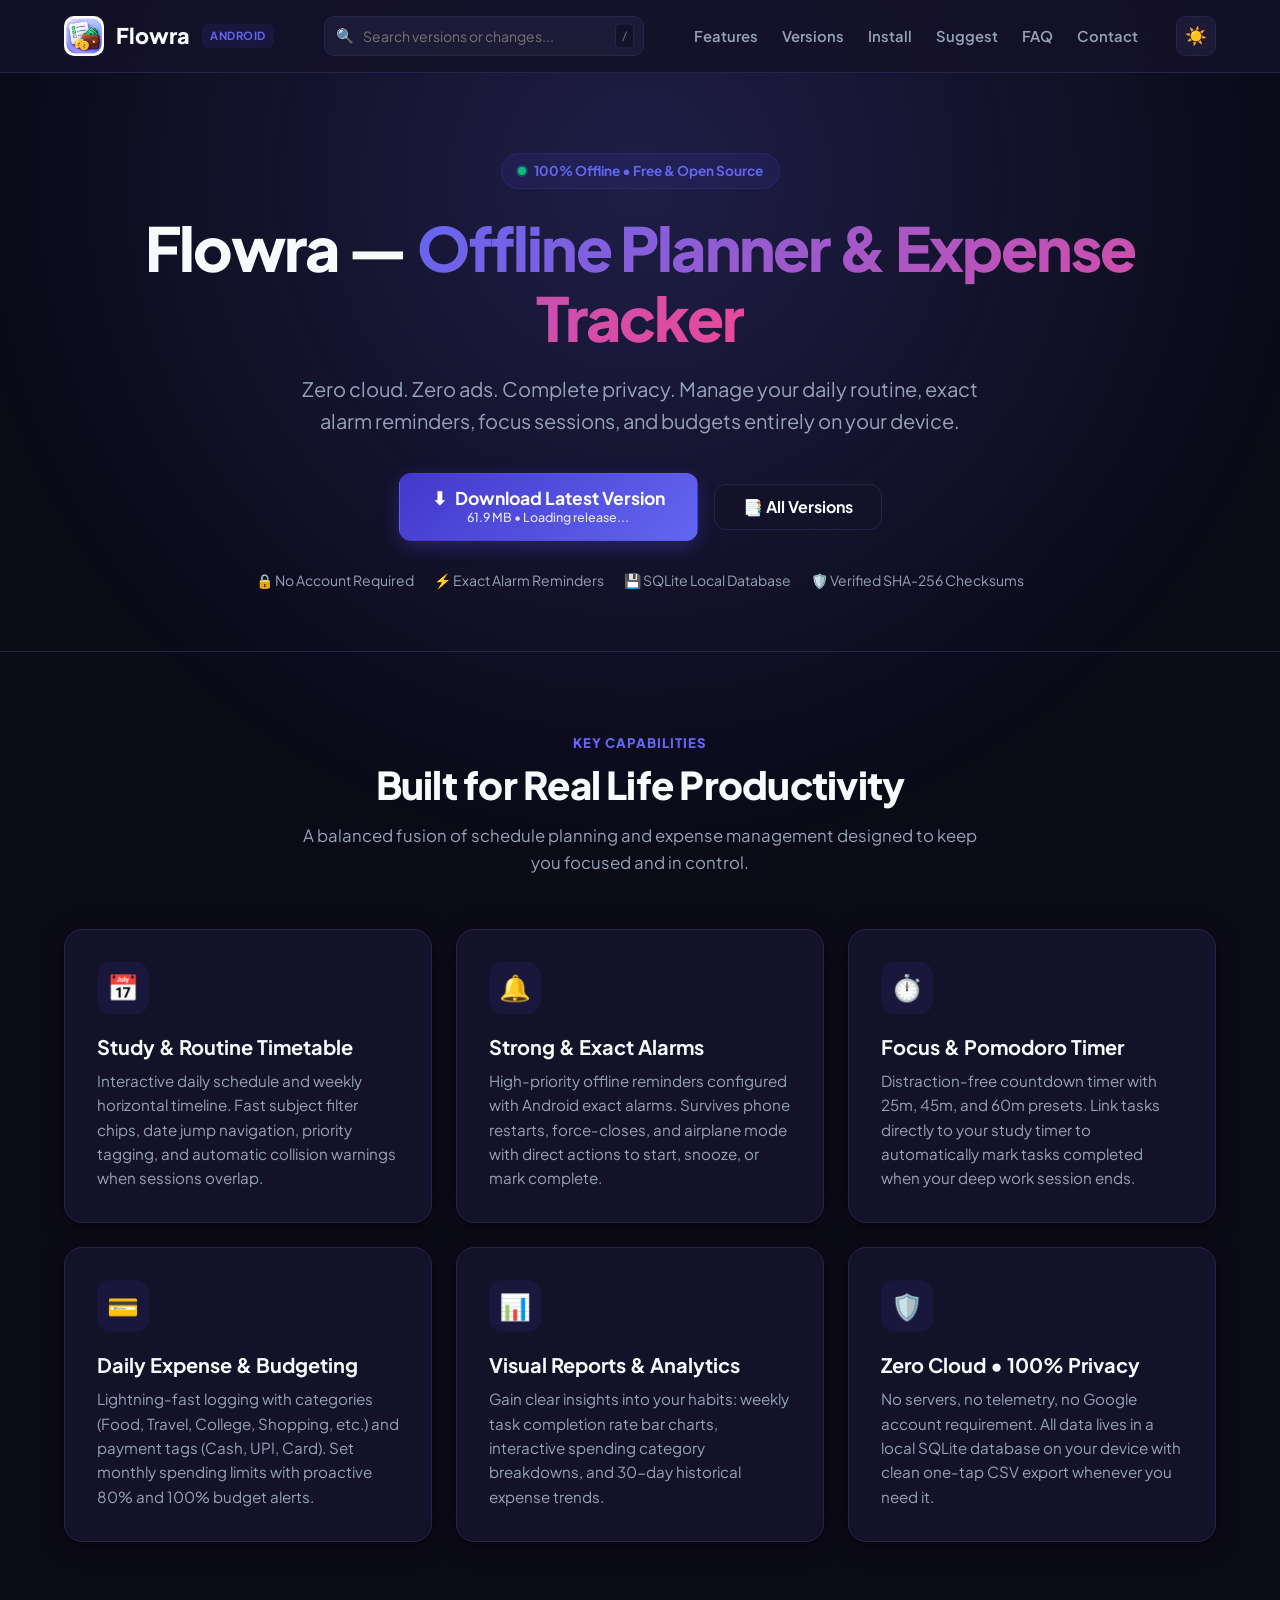
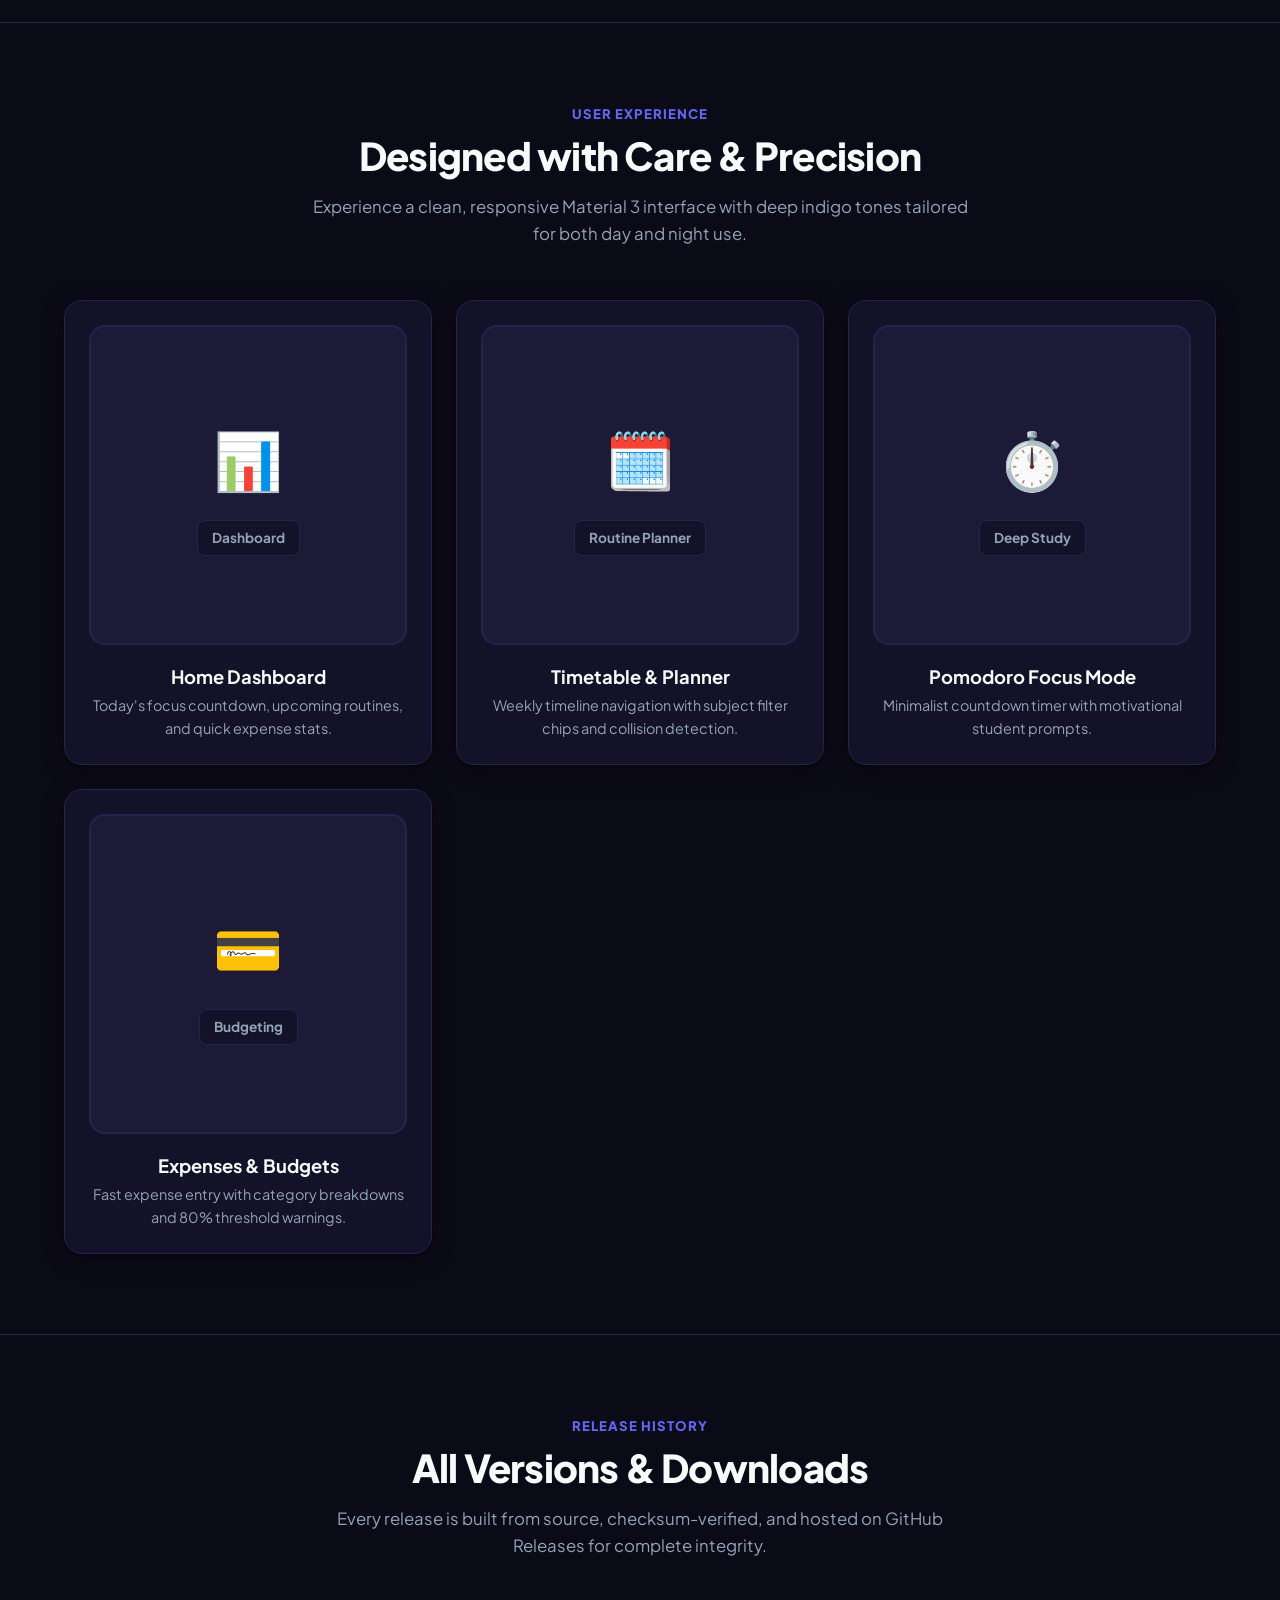
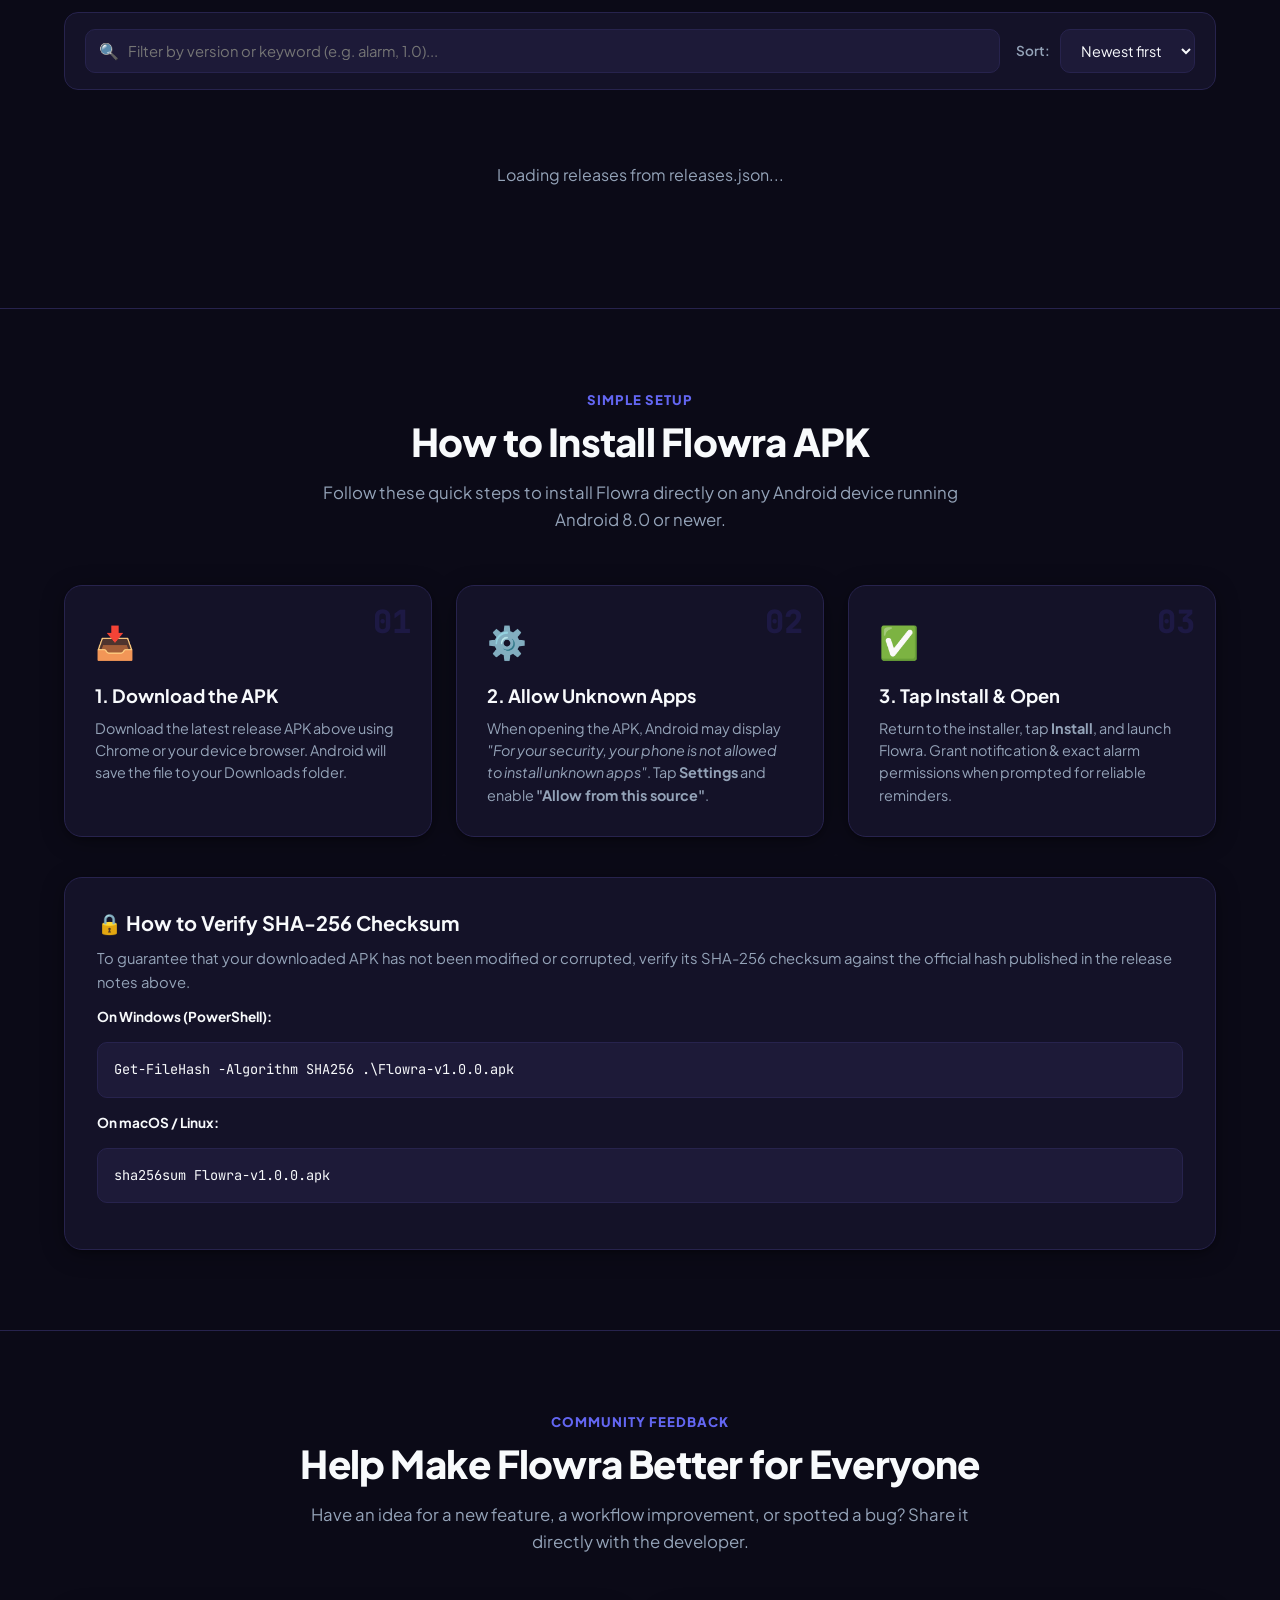
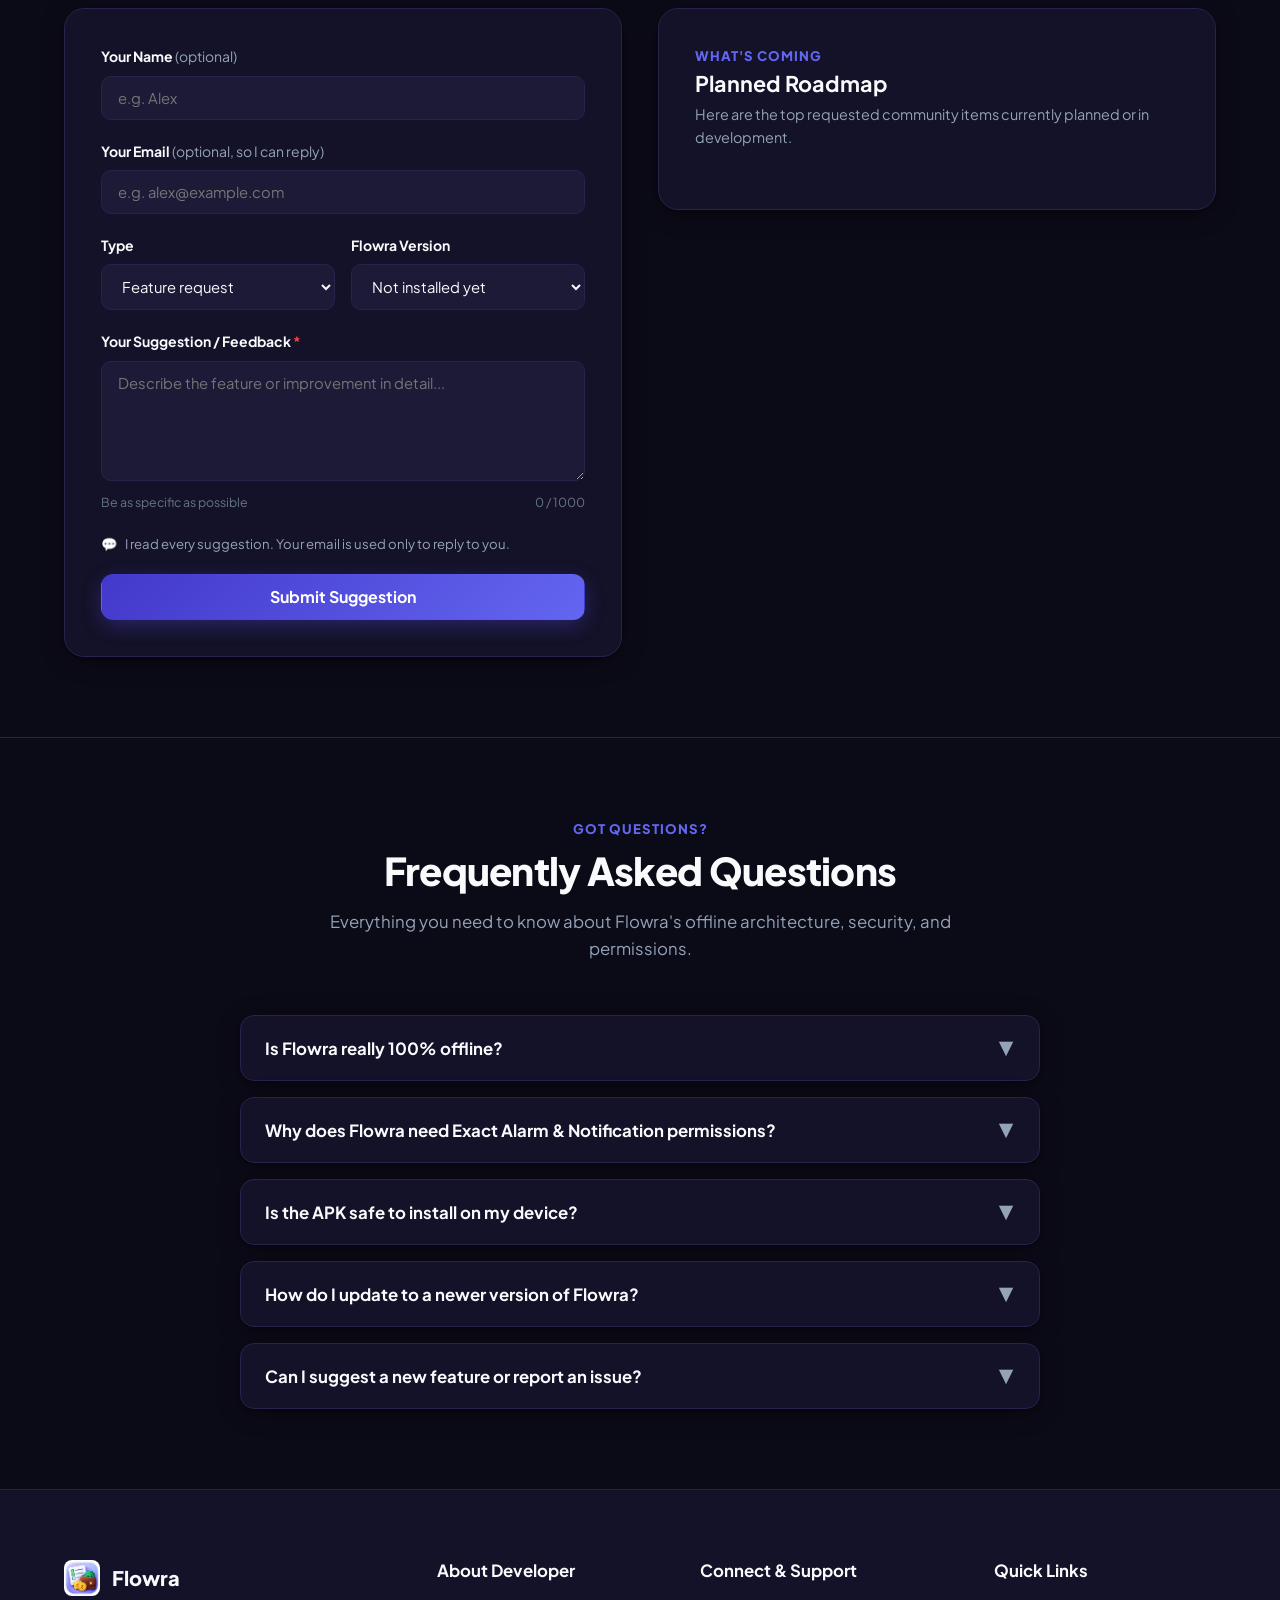
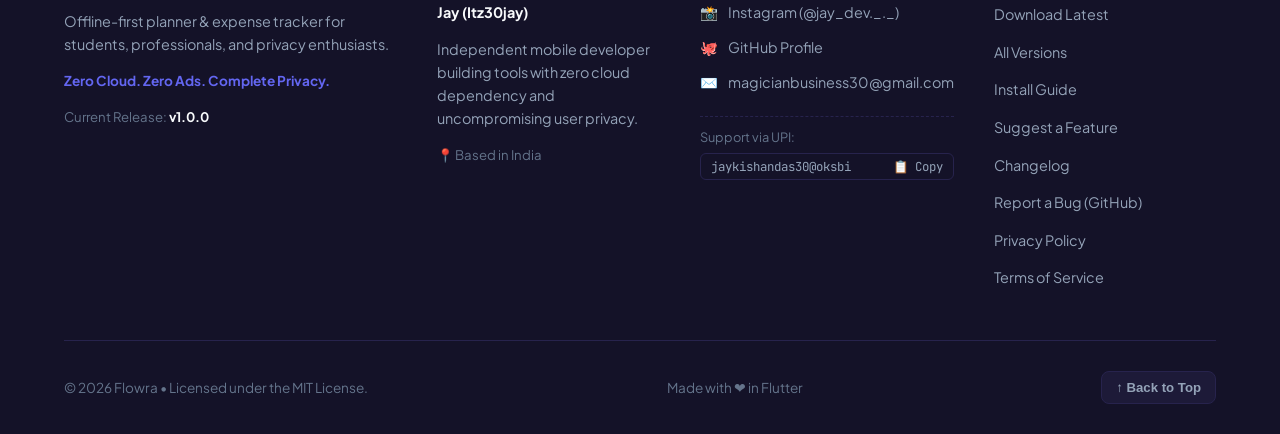
==== commit 3186d536: "Fix v1.0.0 checksum and size" ====
--- a/index.html
+++ b/index.html
@@ -116,7 +116,7 @@
               <strong id="heroVersionLabel">Download Latest Version</strong>
             </span>
             <span class="btn-sub-label">
-              <span id="heroSizeLabel">18.5 MB</span> • <span id="heroDateLabel">Loading release...</span>
+              <span id="heroSizeLabel">61.9 MB</span> • <span id="heroDateLabel">Loading release...</span>
             </span>
           </a>
           <a href="#versions" class="btn btn-outline">
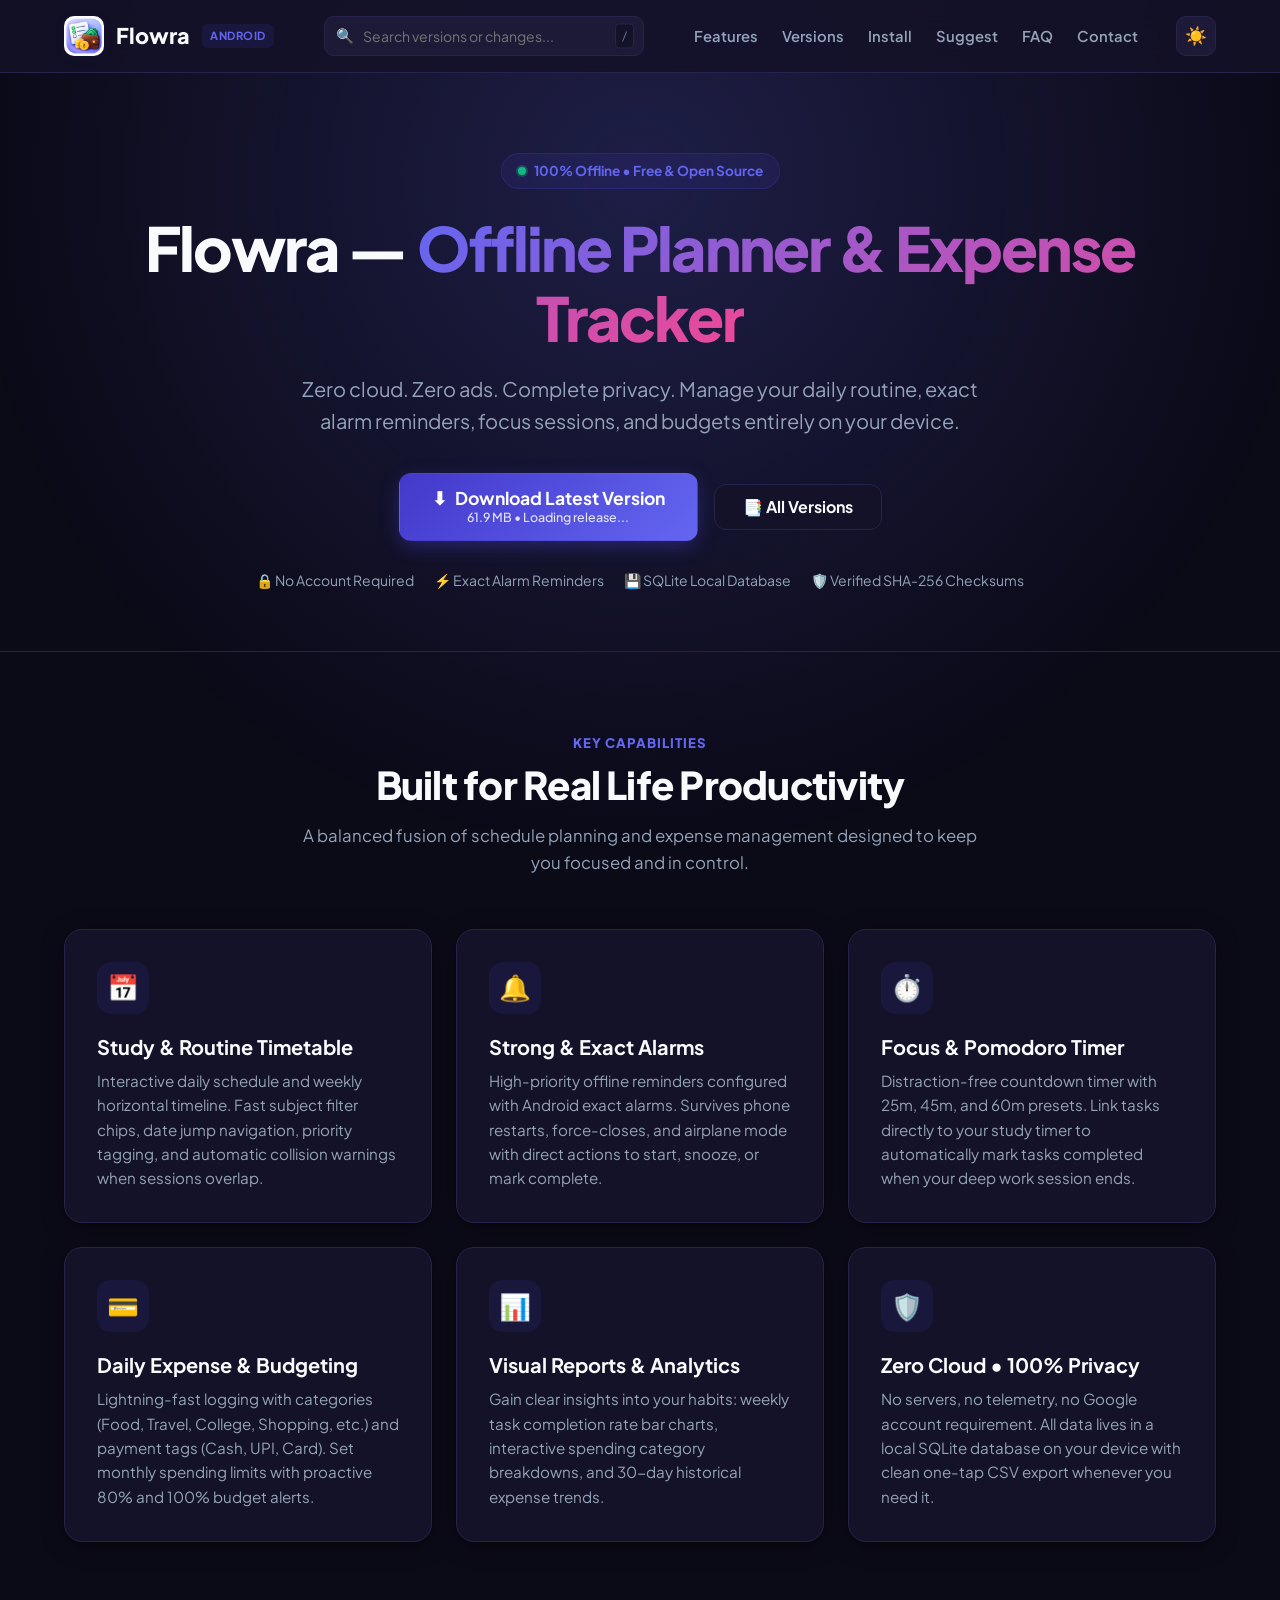
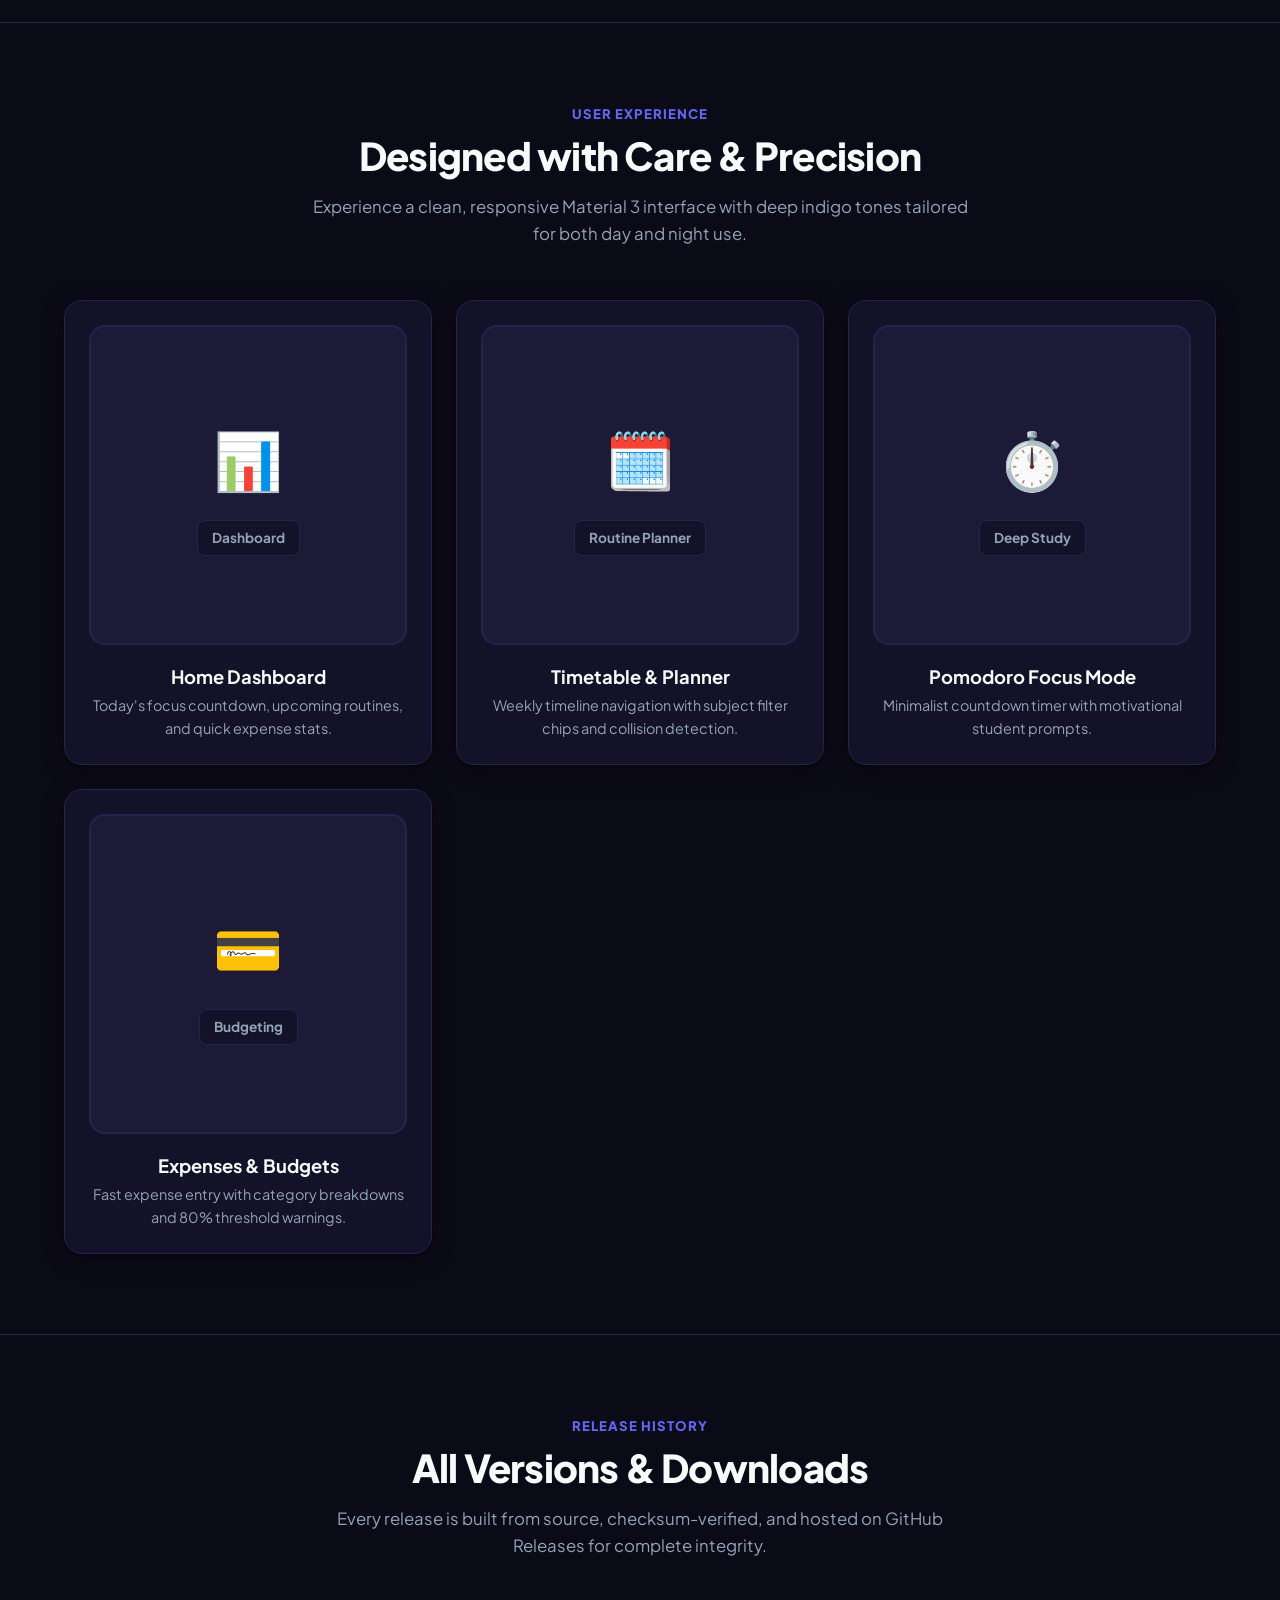
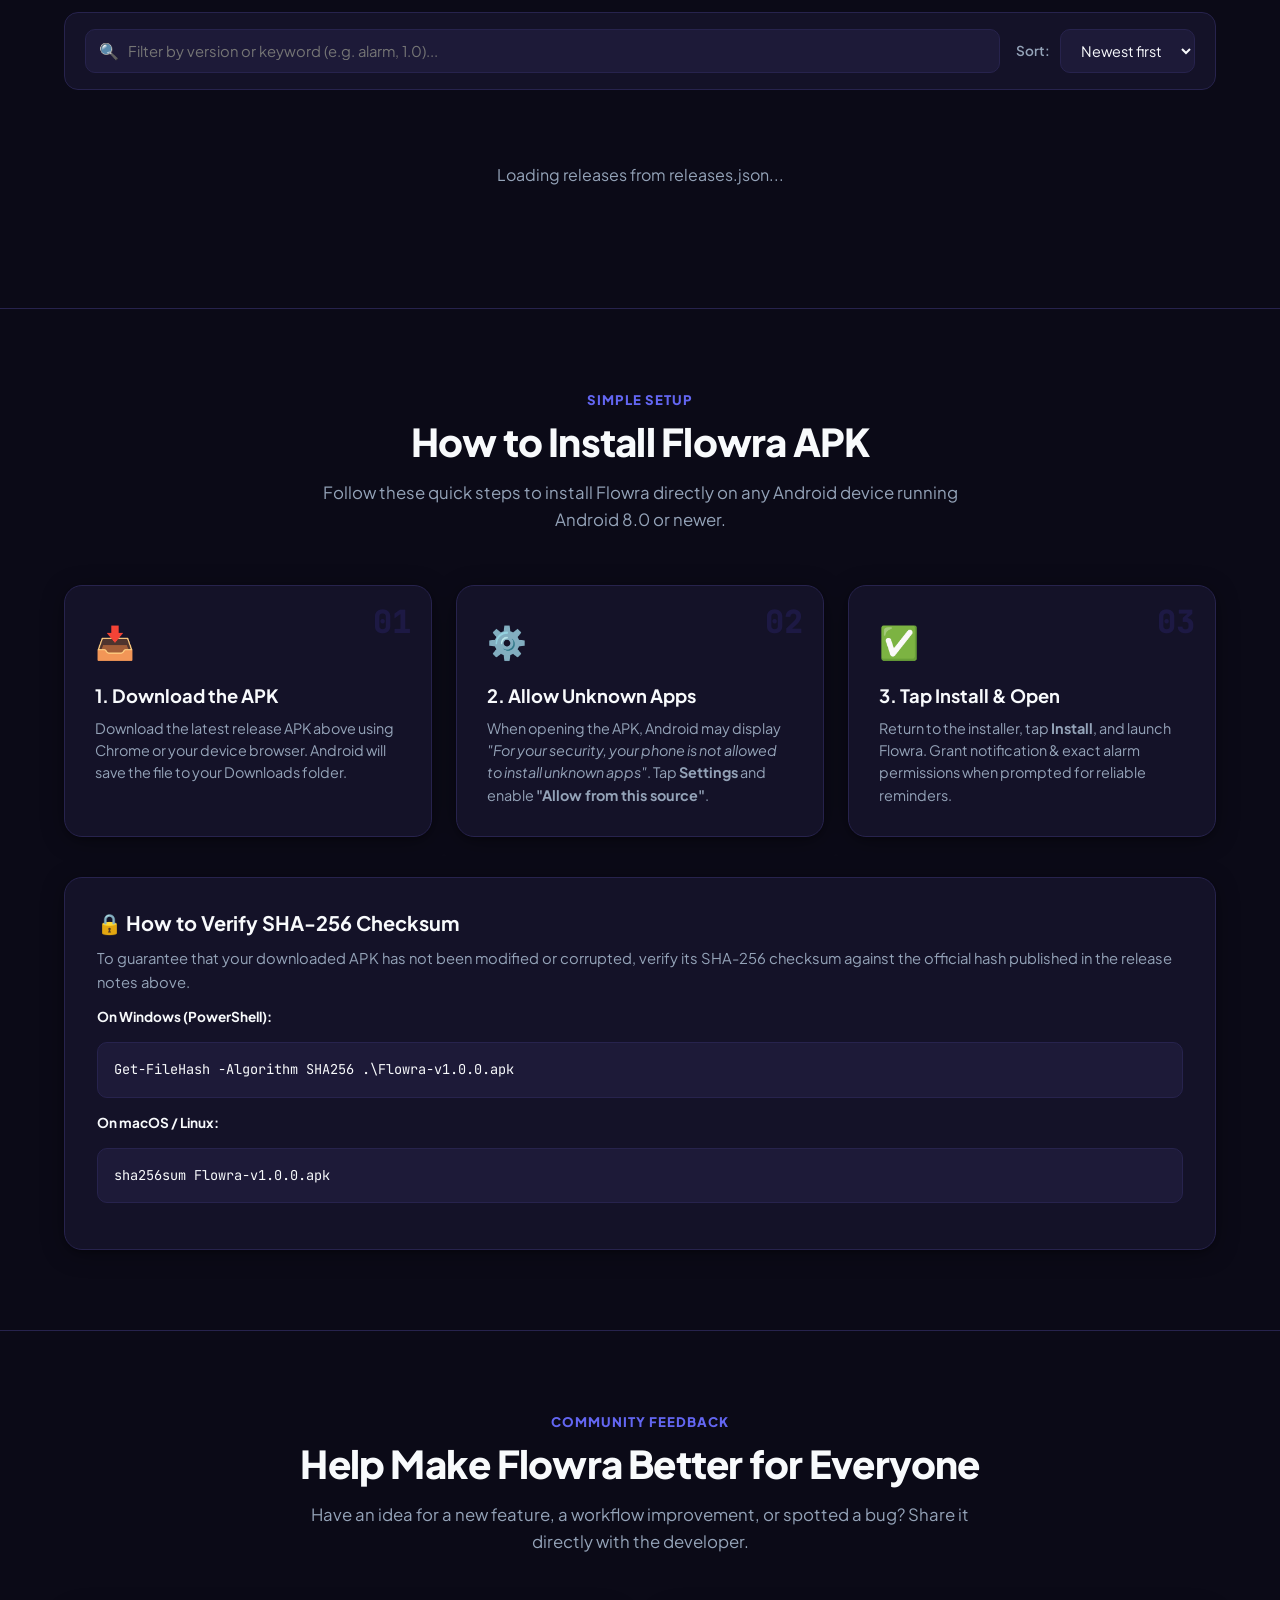
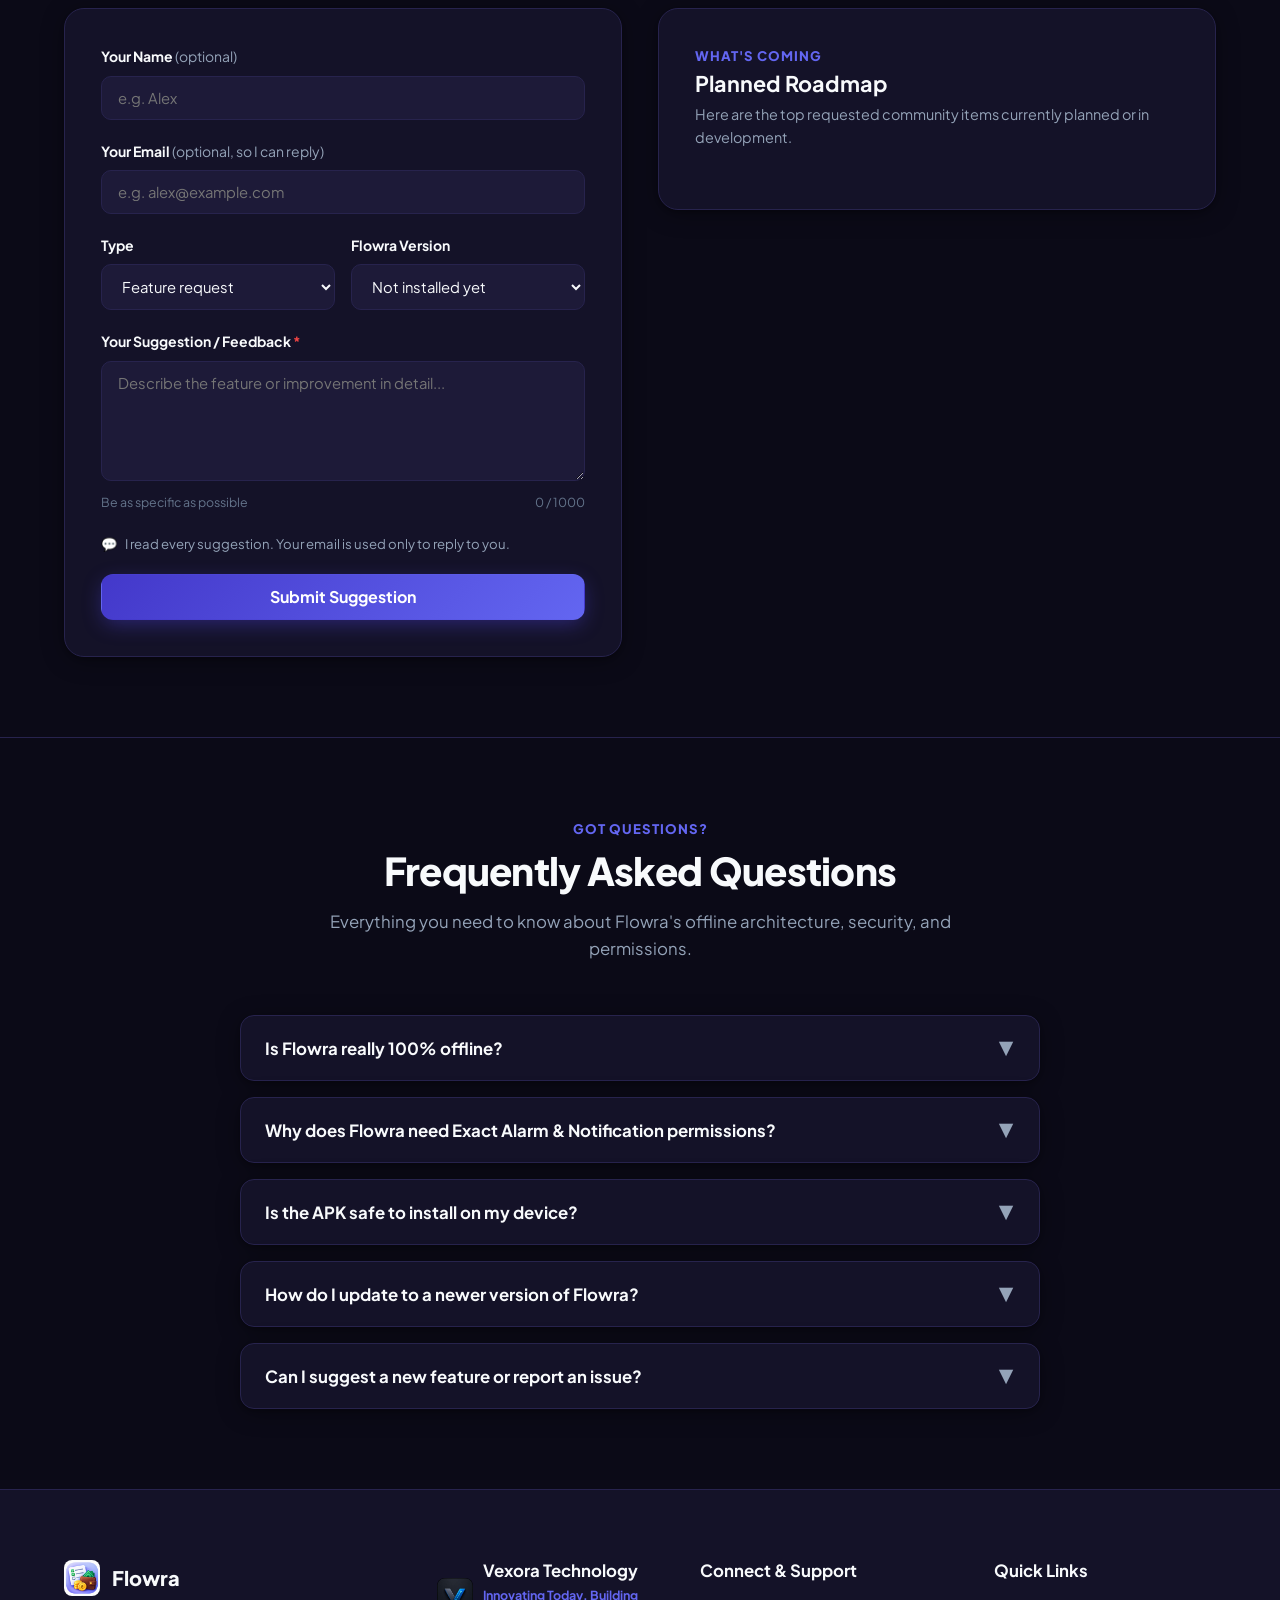
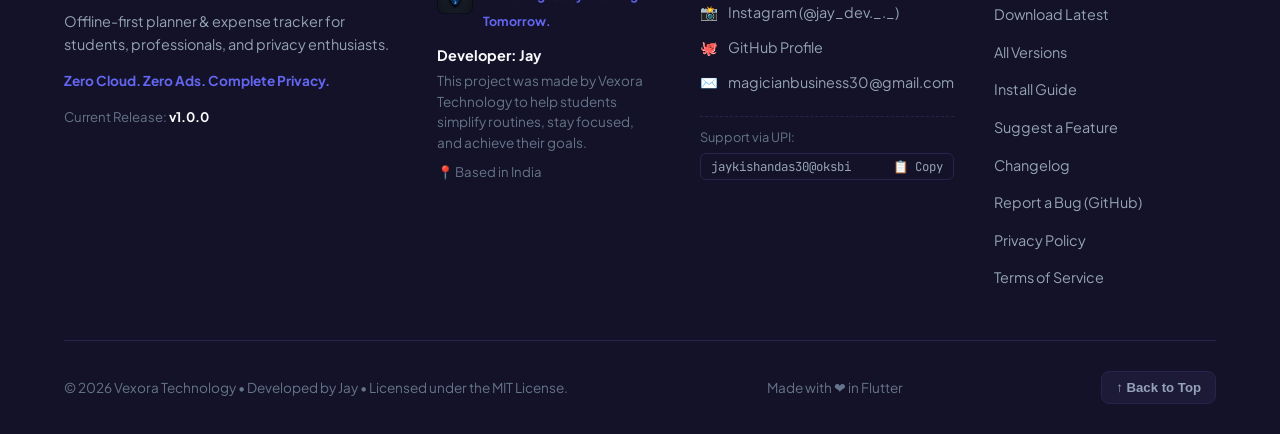
==== commit 26cfb568: "v1.2.0: Vexora Technology branding, Study Lock home-only, scrolling labels, UI improvements - Remove" ====
--- a/index.html
+++ b/index.html
@@ -11,12 +11,12 @@
     content="Flowra is a 100% offline-first Android planner and expense tracker. Zero cloud, zero ads, complete privacy. Download the latest APK safely.">
   <meta name="keywords"
     content="Flowra, offline planner, expense tracker, student timetable, exact alarm reminder, pomodoro timer, privacy android app, budget tracker">
-  <meta name="author" content="Jay (Itz30jay)">
-  <link rel="canonical" href="https://itz30jay.github.io/Flowra/">
+  <meta name="author" content="Vexora Technology • Developed by Jay">
+  <link rel="canonical" href="https://itzjay169.github.io/Flowra/">
 
   <!-- Open Graph / Facebook -->
   <meta property="og:type" content="website">
-  <meta property="og:url" content="https://itz30jay.github.io/Flowra/">
+  <meta property="og:url" content="https://itzjay169.github.io/Flowra/">
   <meta property="og:title" content="Flowra — Offline Planner & Expense Tracker">
   <meta property="og:description"
     content="Zero cloud. Zero ads. Complete privacy. All your tasks, study schedules, and expenses remain 100% on your device.">
@@ -551,7 +551,7 @@
               <div class="faq-answer-inner">
                 Absolutely! You can submit ideas via the <a href="#suggest">Suggestion Form</a> above, email the
                 developer directly at <a href="mailto:magicianbusiness30@gmail.com">magicianbusiness30@gmail.com</a>, or
-                open an issue on our <a href="https://github.com/Itz30jay/Flowra/issues" target="_blank"
+                open an issue on our <a href="https://github.com/Itzjay169/Flowra/issues" target="_blank"
                   rel="noopener noreferrer">GitHub repository</a>.
               </div>
             </div>
@@ -584,12 +584,18 @@
           </p>
         </div>
 
-        <!-- Column 2: About Developer -->
+        <!-- Column 2: About Developer & Vexora Technology -->
         <div class="footer-col">
-          <h4>About Developer</h4>
-          <p id="footerDevName" style="font-weight: 700; color: var(--text-main);">Jay (Itz30jay)</p>
-          <p id="footerDevBio">
-            Independent mobile developer building tools with zero cloud dependency and uncompromising user privacy.
+          <div style="display: flex; align-items: center; gap: 10px; margin-bottom: 12px;">
+            <img src="assets/vexora_logo.png" alt="Vexora Technology Logo" style="width: 36px; height: 36px; border-radius: 8px; object-fit: cover;">
+            <div>
+              <h4 style="margin: 0; font-size: 1.05rem;">Vexora Technology</h4>
+              <span style="font-size: 0.78rem; color: var(--primary-light); font-weight: 700;">Innovating Today. Building Tomorrow.</span>
+            </div>
+          </div>
+          <p id="footerDevName" style="font-weight: 700; color: var(--text-main); margin-bottom: 4px;">Developer: Jay</p>
+          <p id="footerDevBio" style="font-size: 0.85rem; line-height: 1.5; color: var(--text-subtle); margin-bottom: 8px;">
+            This project was made by Vexora Technology to help students simplify routines, stay focused, and achieve their goals.
           </p>
           <p id="footerDevLocation" style="font-size: 0.825rem; color: var(--text-subtle);">
             📍 Based in India
@@ -604,7 +610,7 @@
               rel="noopener noreferrer" class="social-link-item">
               <span>📸</span> <span>Instagram (@jay_dev._._)</span>
             </a>
-            <a href="https://github.com/Itz30jay" id="footerGithubProfileLink" target="_blank" rel="noopener noreferrer"
+            <a href="https://github.com/Itzjay169" id="footerGithubProfileLink" target="_blank" rel="noopener noreferrer"
               class="social-link-item">
               <span>🐙</span> <span>GitHub Profile</span>
             </a>
@@ -632,9 +638,9 @@
             <li><a href="#versions">All Versions</a></li>
             <li><a href="#install">Install Guide</a></li>
             <li><a href="#suggest">Suggest a Feature</a></li>
-            <li><a href="https://github.com/Itz30jay/Flowra/blob/main/CHANGELOG.md" target="_blank"
+            <li><a href="https://github.com/Itzjay169/Flowra/blob/main/CHANGELOG.md" target="_blank"
                 rel="noopener noreferrer">Changelog</a></li>
-            <li><a href="https://github.com/Itz30jay/Flowra/issues" target="_blank" rel="noopener noreferrer">Report a
+            <li><a href="https://github.com/Itzjay169/Flowra/issues" target="_blank" rel="noopener noreferrer">Report a
                 Bug (GitHub)</a></li>
             <li><a href="privacy.html">Privacy Policy</a></li>
             <li><a href="terms.html">Terms of Service</a></li>
@@ -645,7 +651,7 @@
       <!-- Bottom Bar -->
       <div class="footer-bottom-bar">
         <div>
-          © <span id="currentYear">2026</span> Flowra • Licensed under the MIT License.
+          © <span id="currentYear">2026</span> Vexora Technology • Developed by Jay • Licensed under the MIT License.
         </div>
         <div>
           Made with ❤ in Flutter
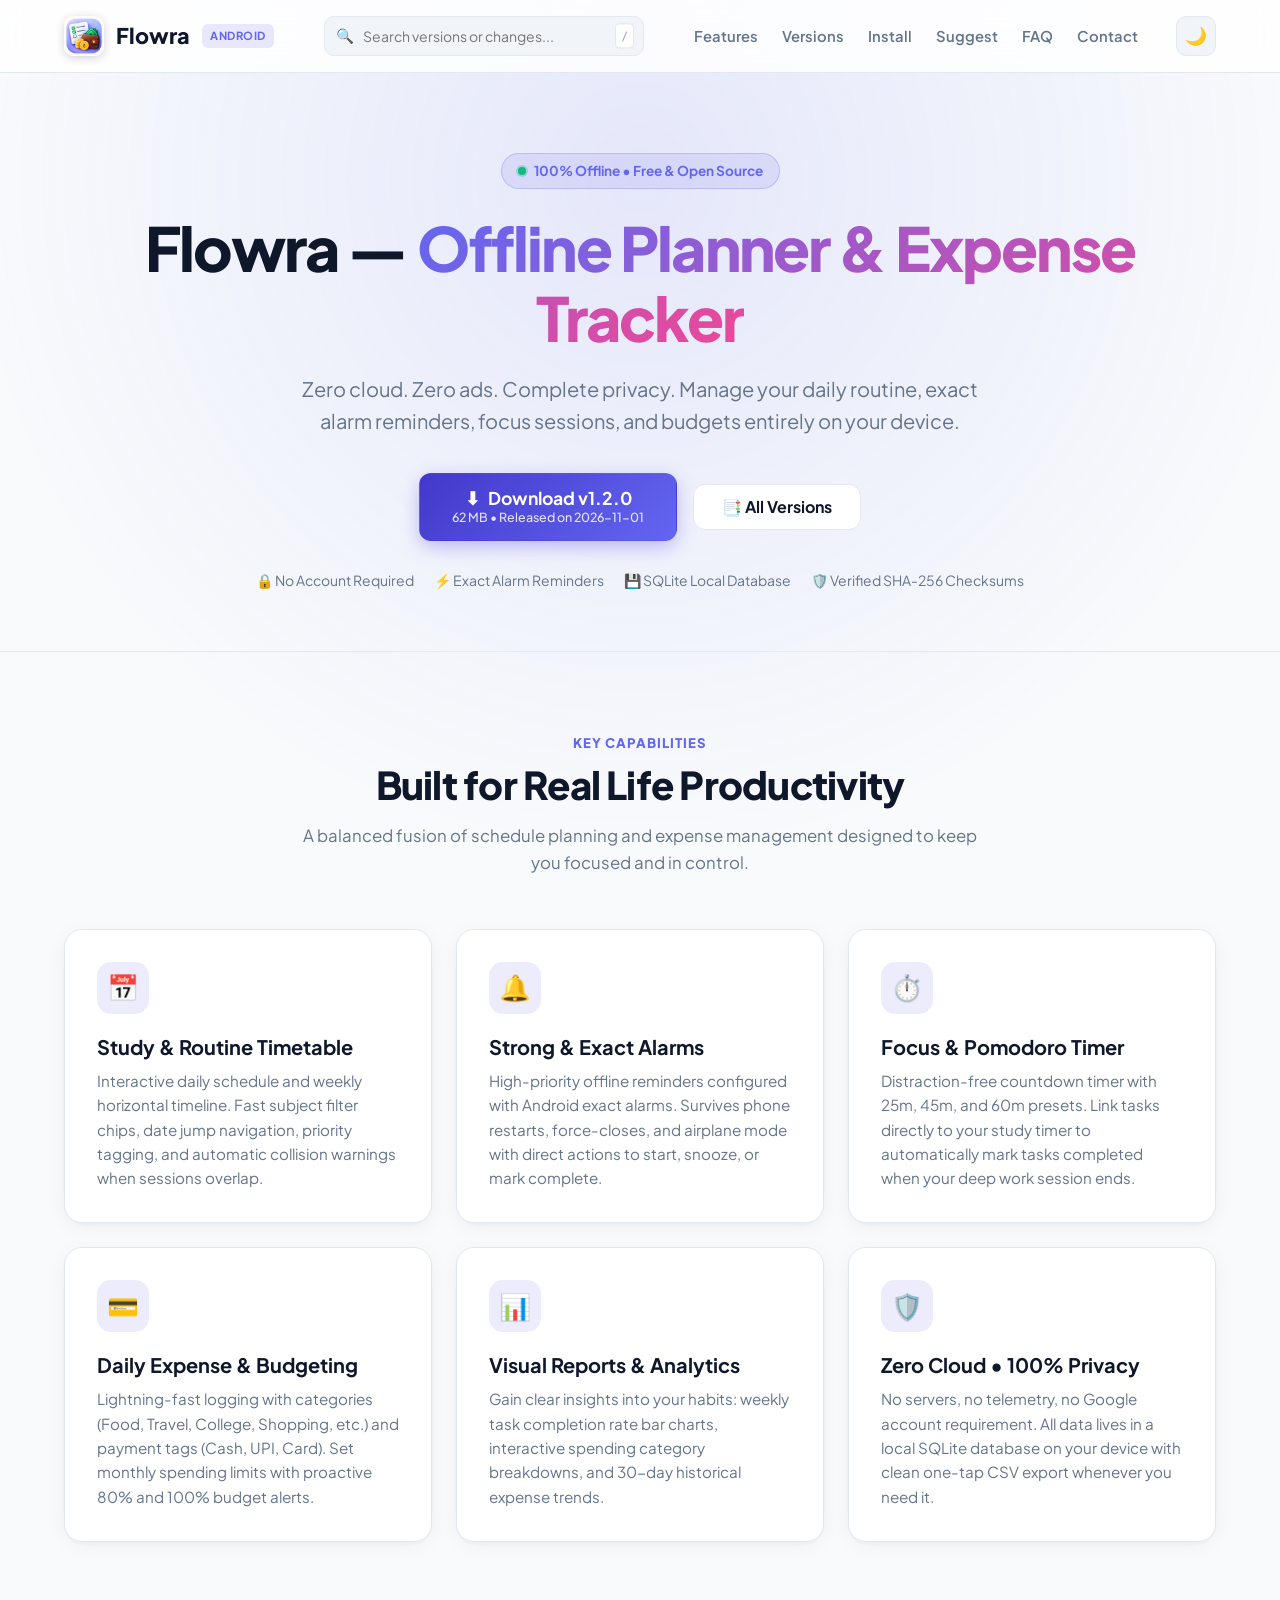
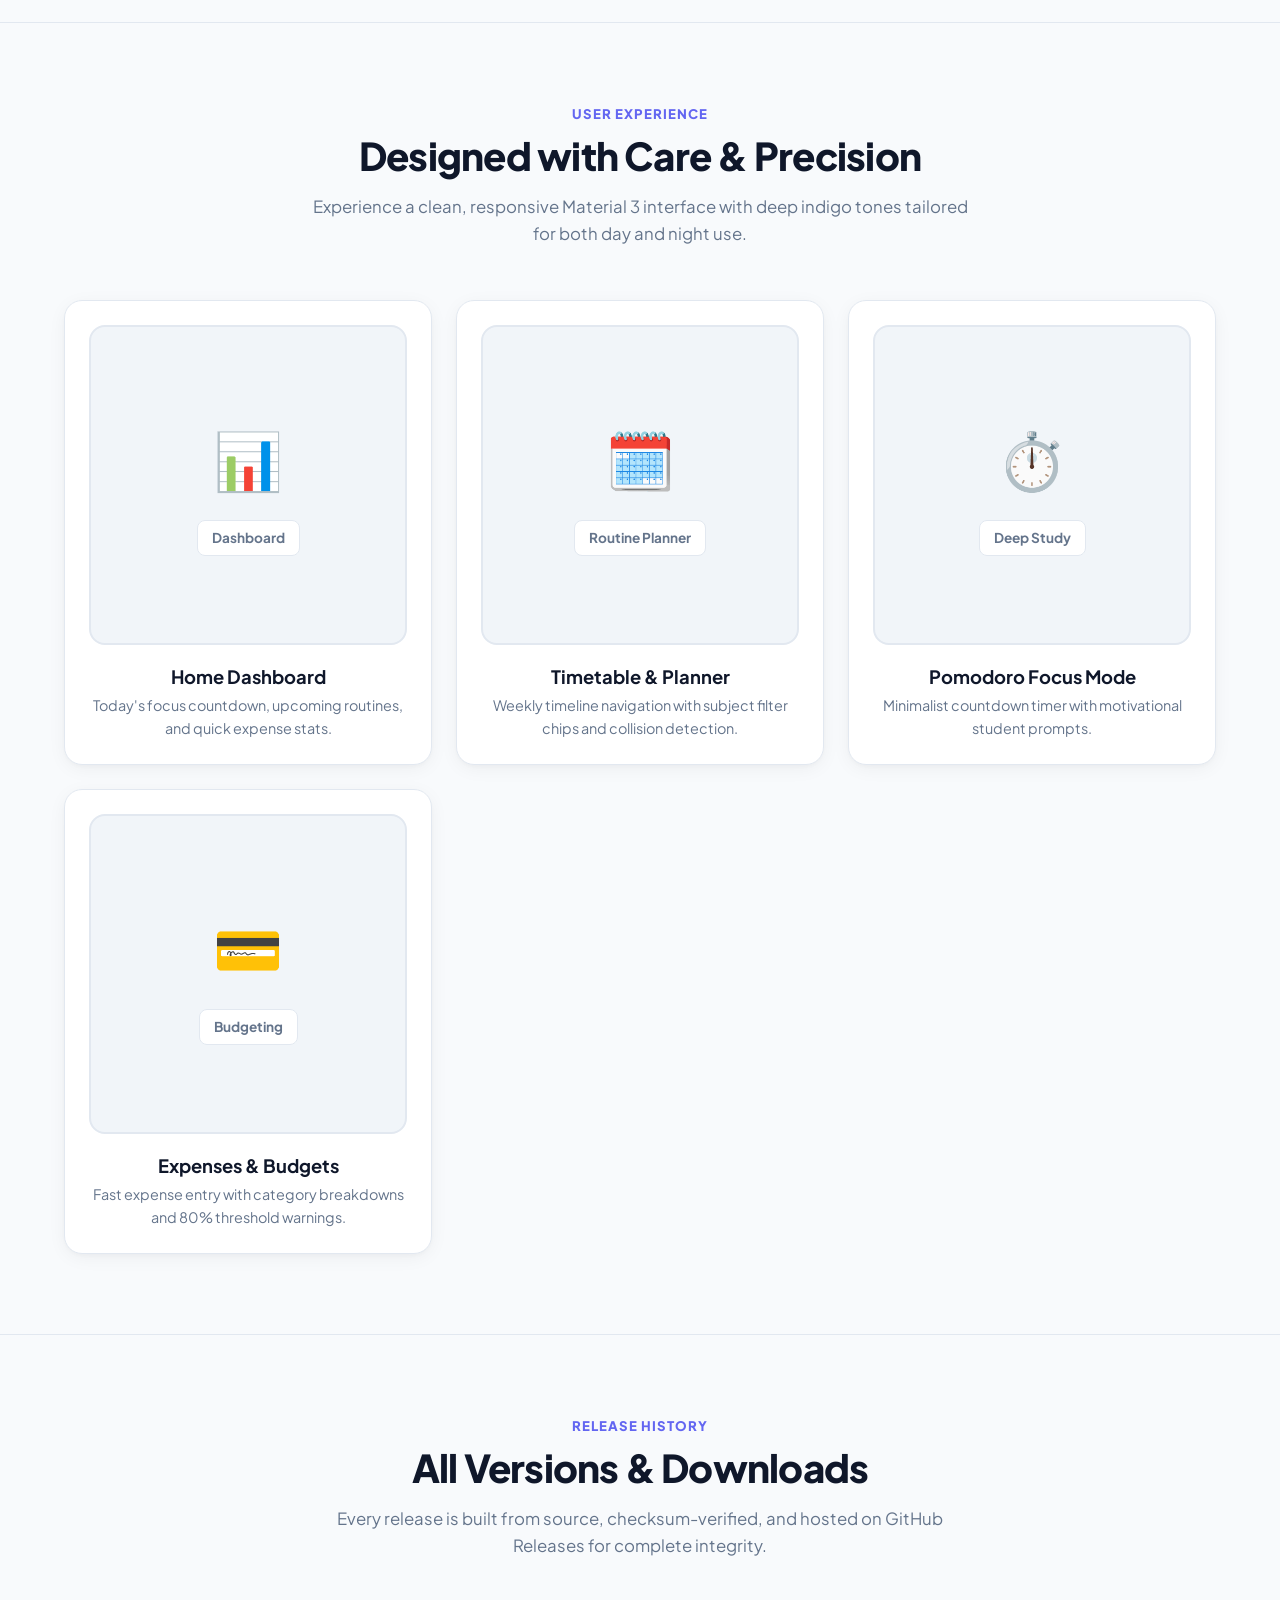
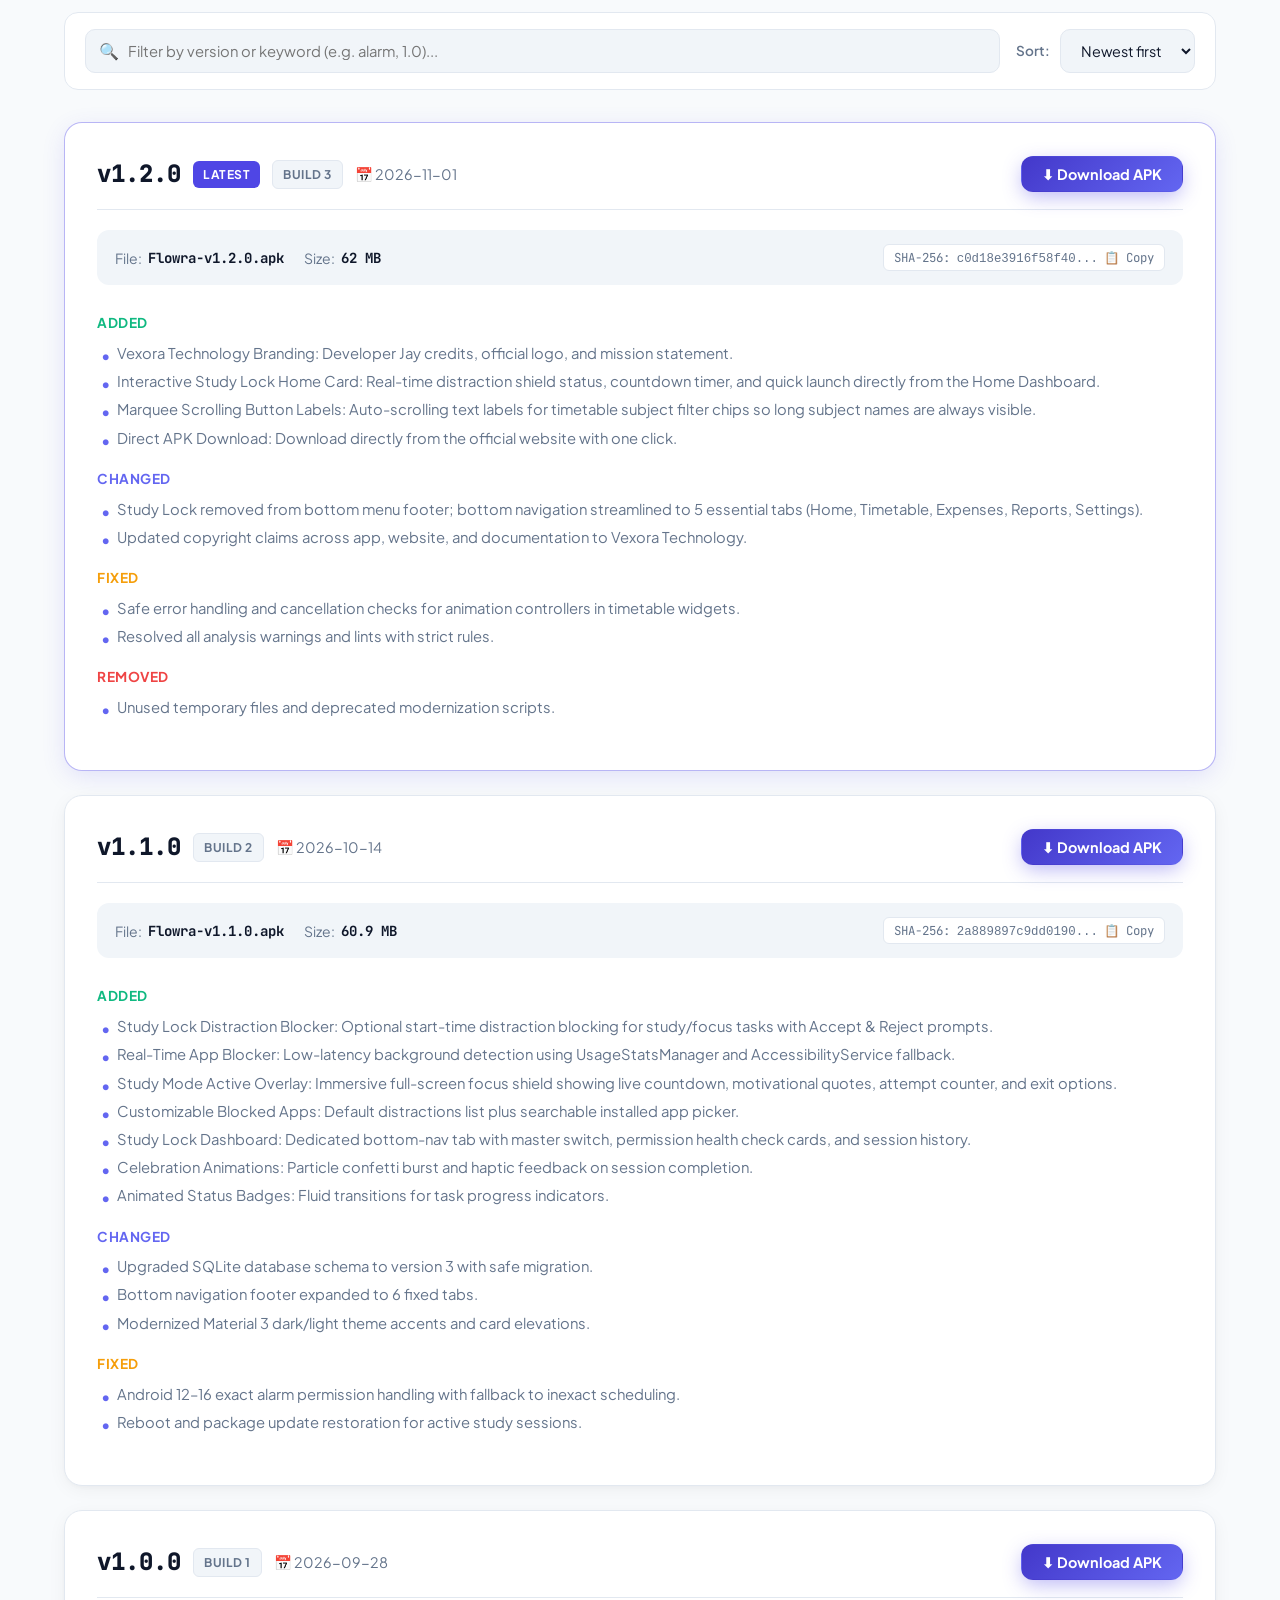
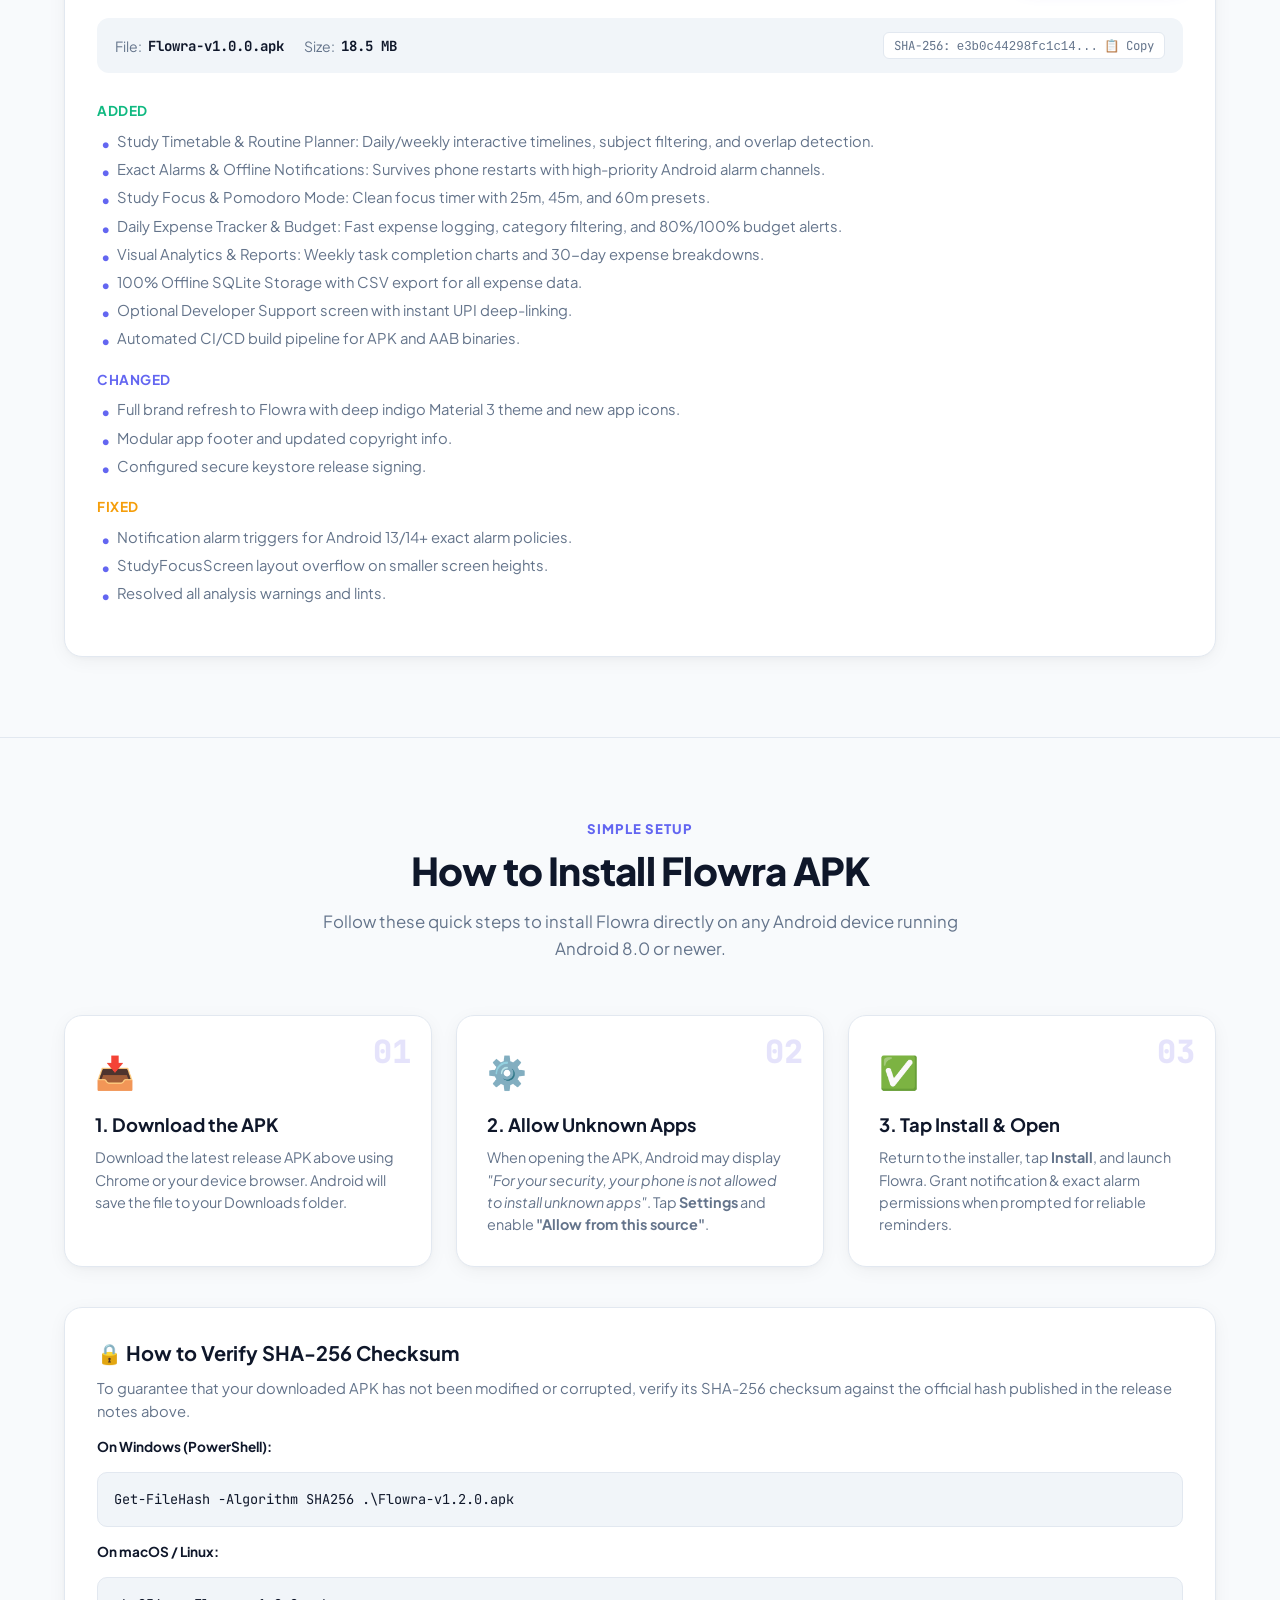
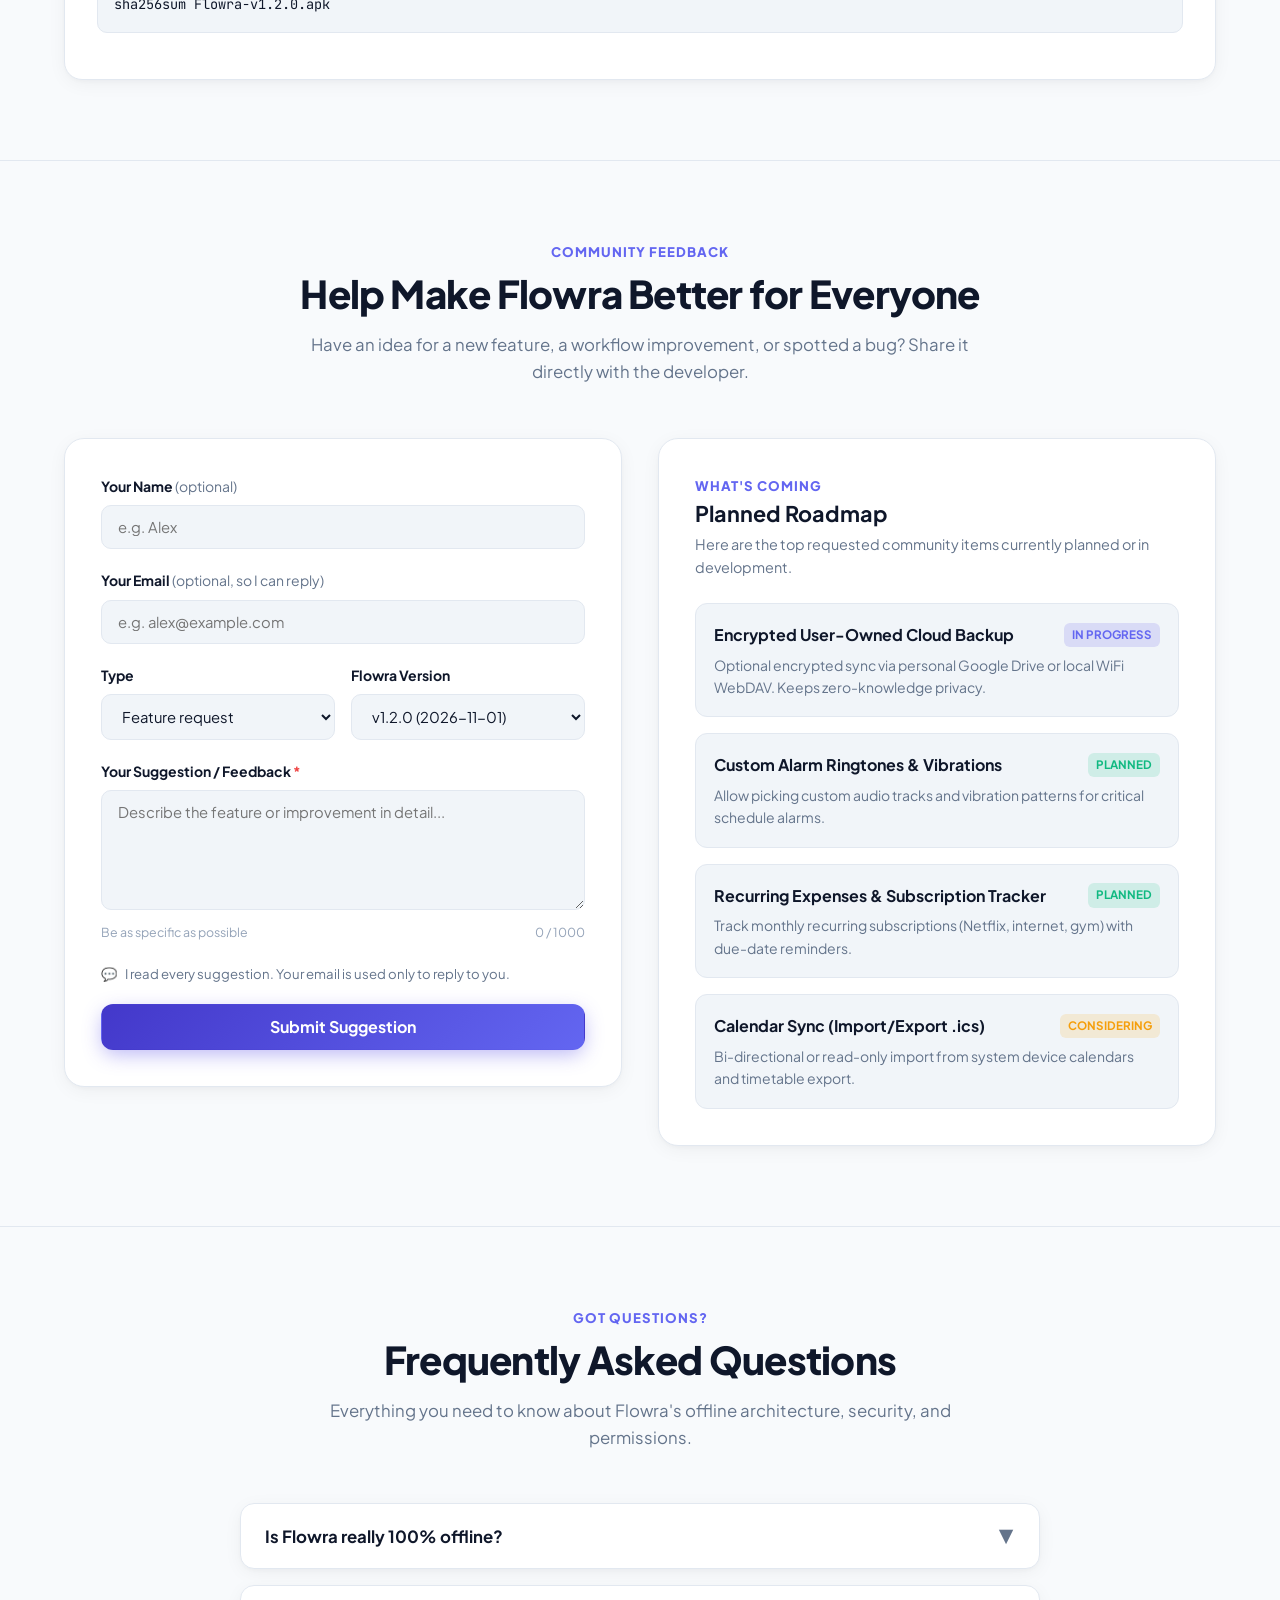
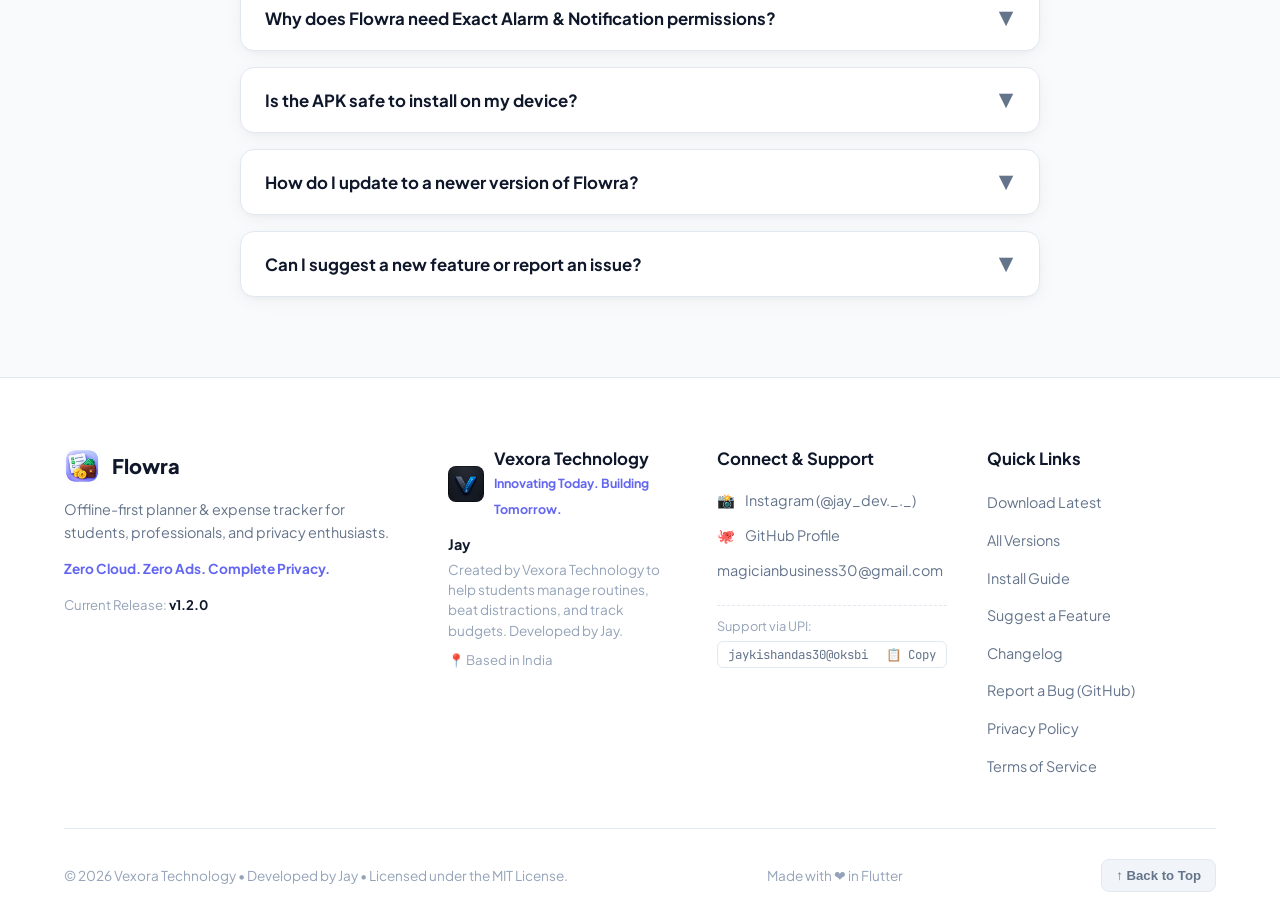
==== commit c9f6f517: "deploy: 71f1a6c5ef4685bd39f64ed496738a9d2e2b52db" ====
--- a/index.html
+++ b/index.html
@@ -110,13 +110,13 @@
         </p>
 
         <div class="hero-cta-group">
-          <a href="#" id="heroDownloadBtn" class="btn btn-primary btn-hero-download" download>
+          <a href="Flowra-v1.2.0.apk" id="heroDownloadBtn" class="btn btn-primary btn-hero-download" download="Flowra-v1.2.0.apk">
             <span class="btn-main-label">
               <span>⬇</span>
-              <strong id="heroVersionLabel">Download Latest Version</strong>
+              <strong id="heroVersionLabel">Download v1.2.0 (APK)</strong>
             </span>
             <span class="btn-sub-label">
-              <span id="heroSizeLabel">61.9 MB</span> • <span id="heroDateLabel">Loading release...</span>
+              <span id="heroSizeLabel">62.0 MB</span> • <span id="heroDateLabel">Direct Download • Android 6.0+</span>
             </span>
           </a>
           <a href="#versions" class="btn btn-outline">
@@ -349,13 +349,13 @@
 
           <p style="font-size: 0.85rem; font-weight: 700; color: var(--text-main);">On Windows (PowerShell):</p>
           <div class="code-snippet">
-            Get-FileHash -Algorithm SHA256 .\Flowra-v1.0.0.apk
+            Get-FileHash -Algorithm SHA256 .\Flowra-v1.2.0.apk
           </div>
 
           <p style="font-size: 0.85rem; font-weight: 700; color: var(--text-main); margin-top: 10px;">On macOS / Linux:
           </p>
           <div class="code-snippet">
-            sha256sum Flowra-v1.0.0.apk
+            sha256sum Flowra-v1.2.0.apk
           </div>
         </div>
       </div>
@@ -580,7 +580,7 @@
             Zero Cloud. Zero Ads. Complete Privacy.
           </p>
           <p style="font-size: 0.825rem; color: var(--text-subtle);">
-            Current Release: <strong id="footerCurrentVersion" style="color: var(--text-main);">v1.0.0</strong>
+            Current Release: <strong id="footerCurrentVersion" style="color: var(--text-main);">v1.2.0</strong>
           </p>
         </div>
 
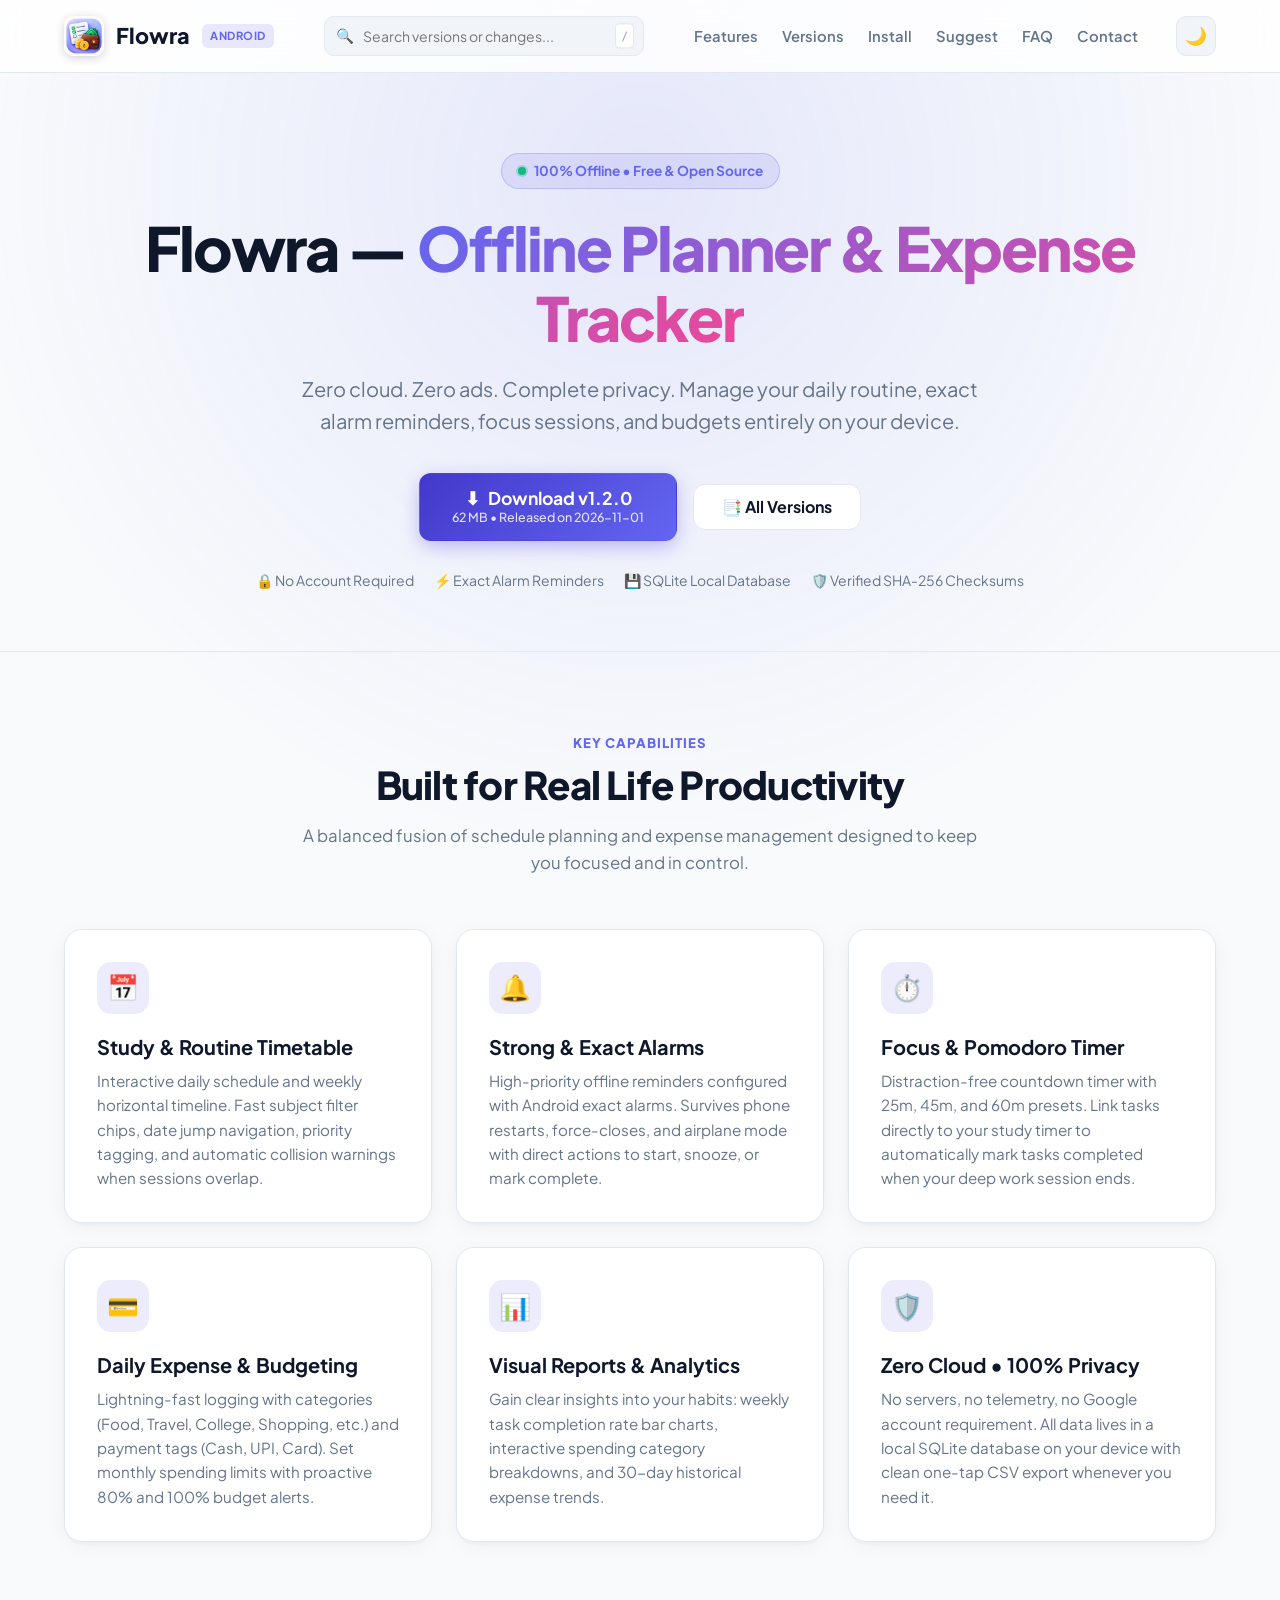
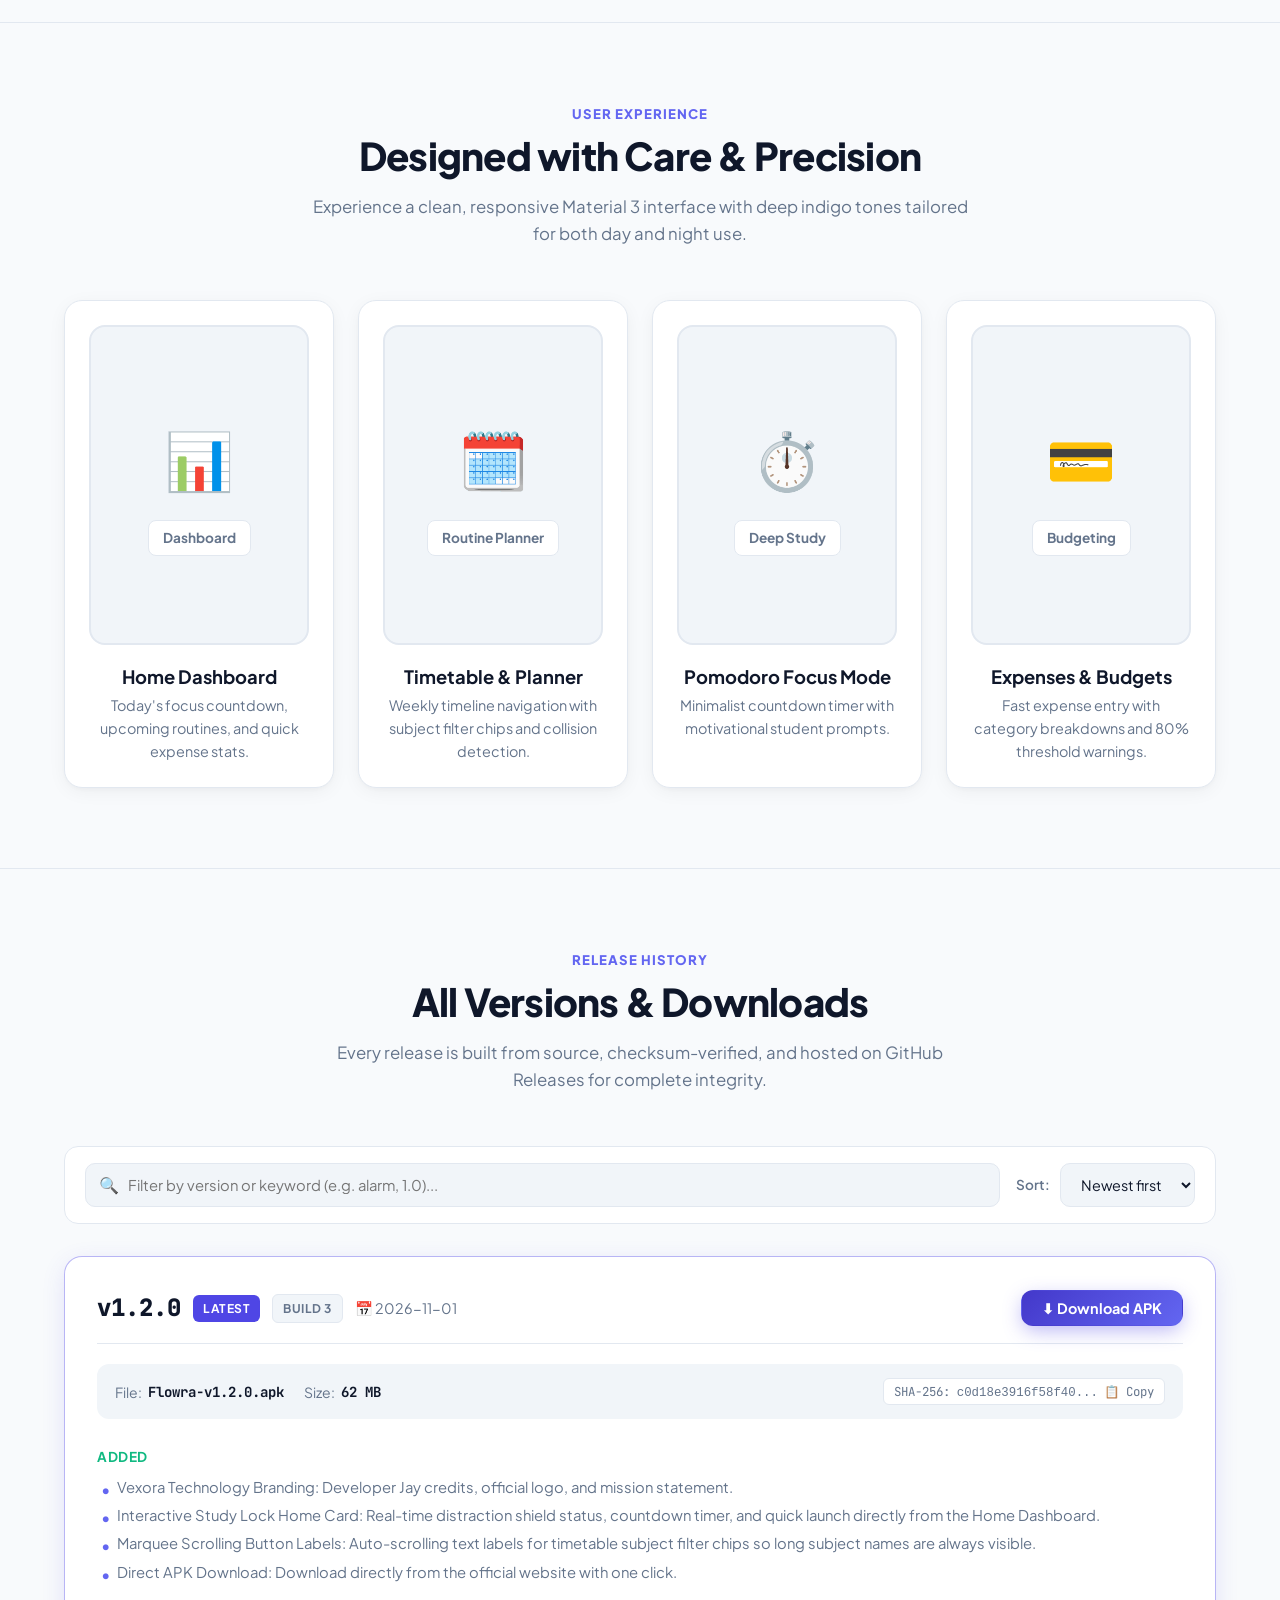
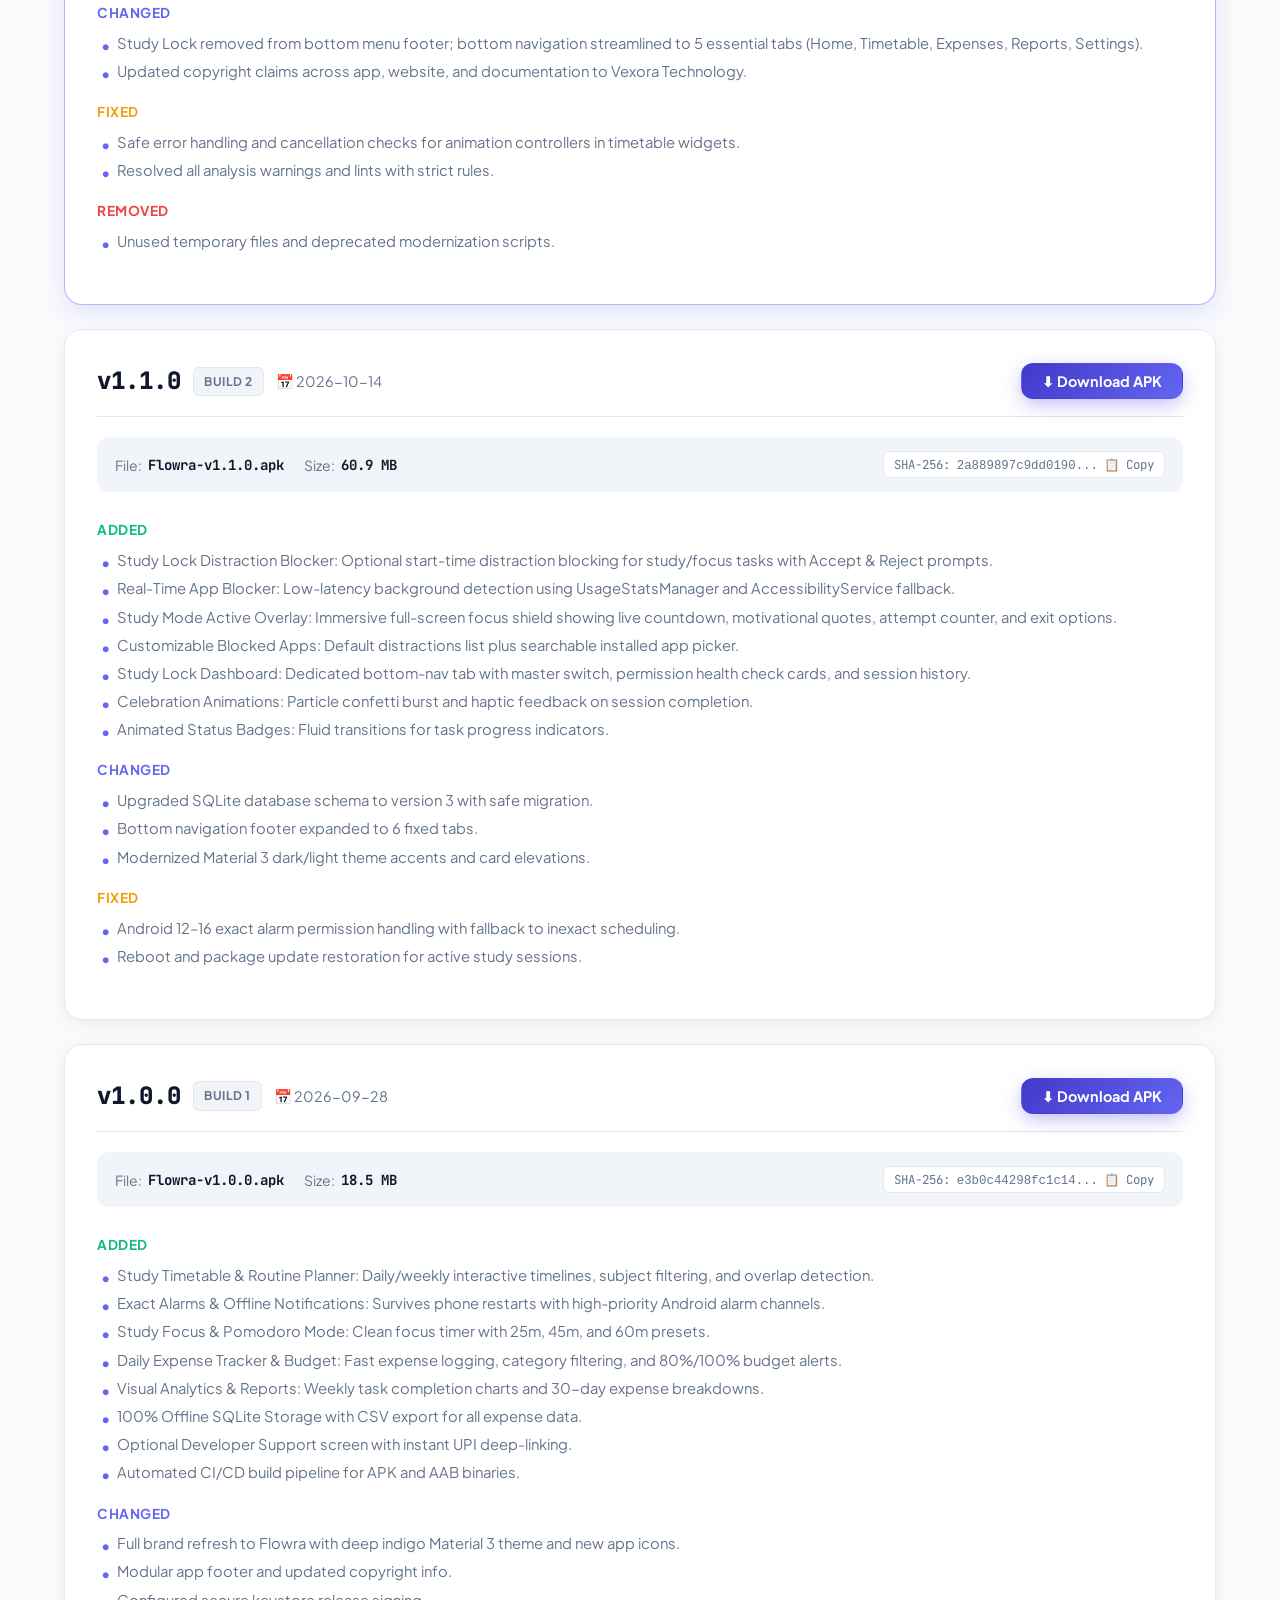
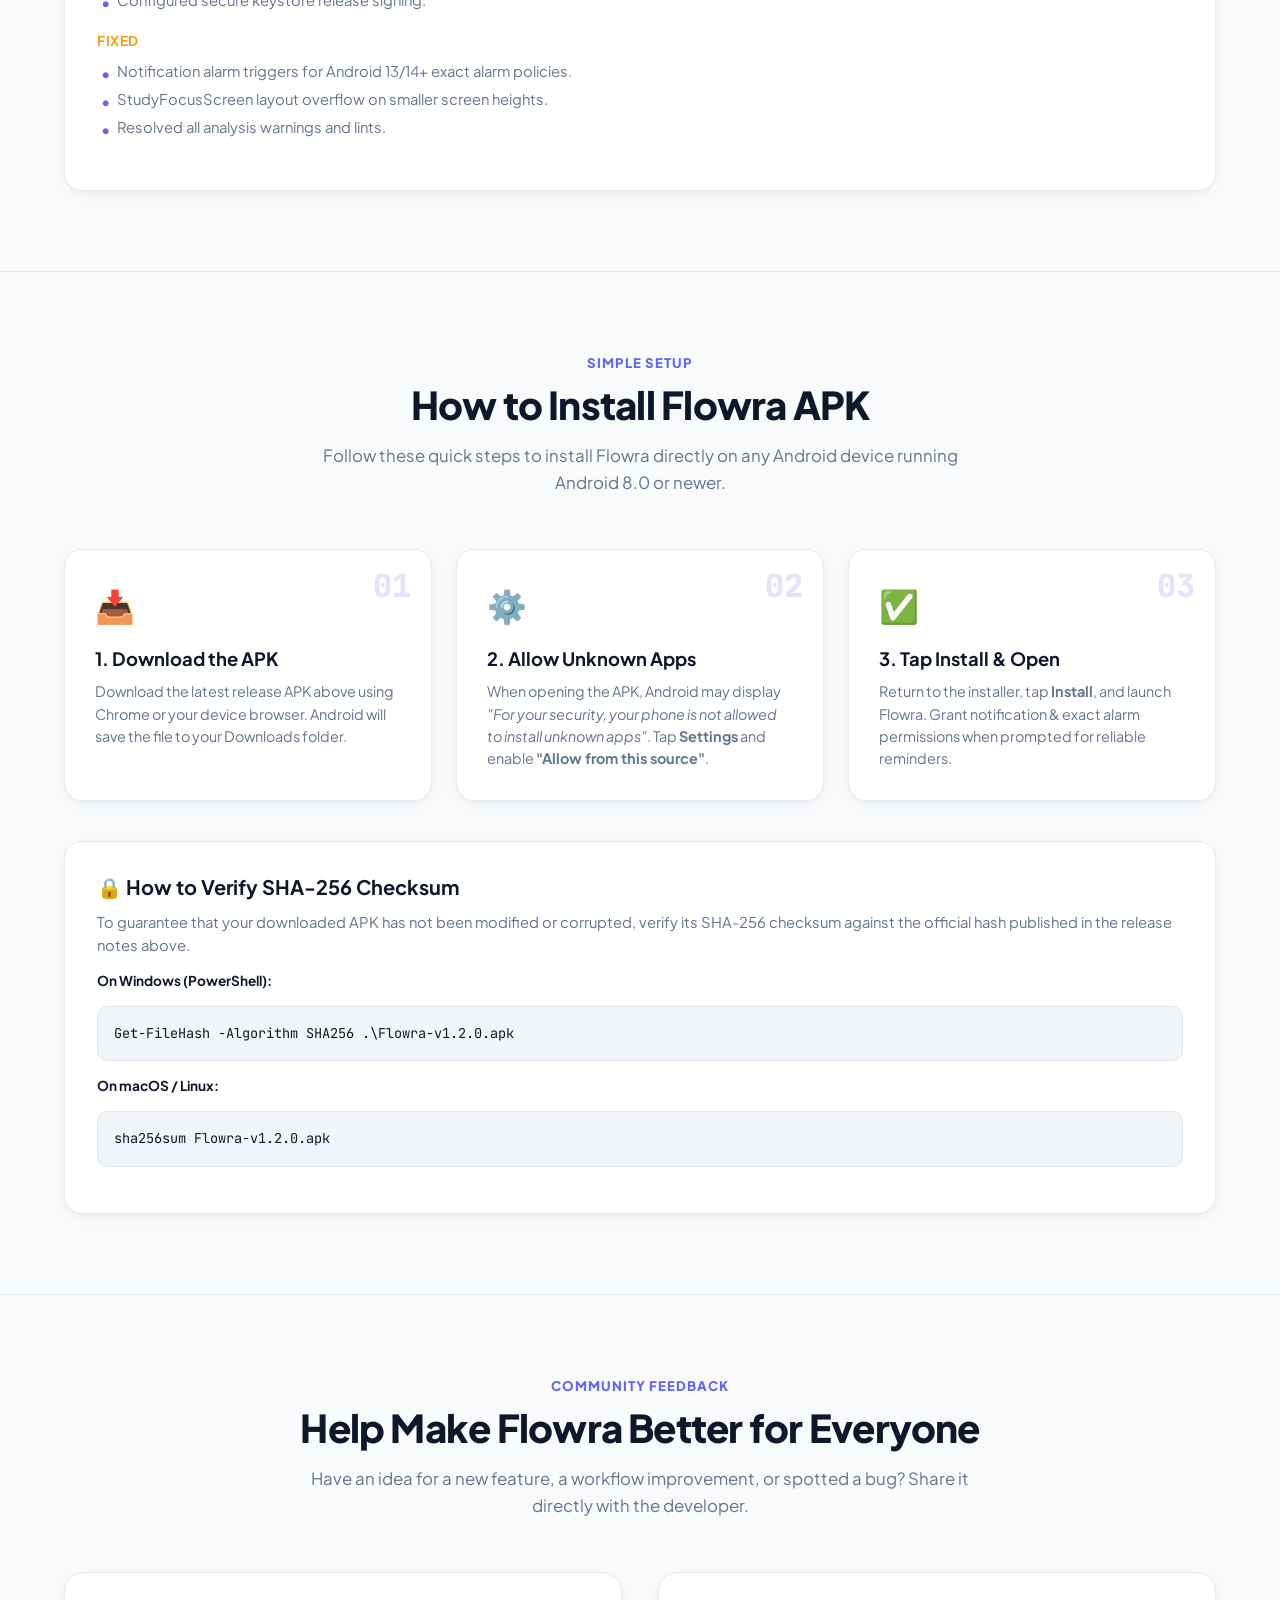
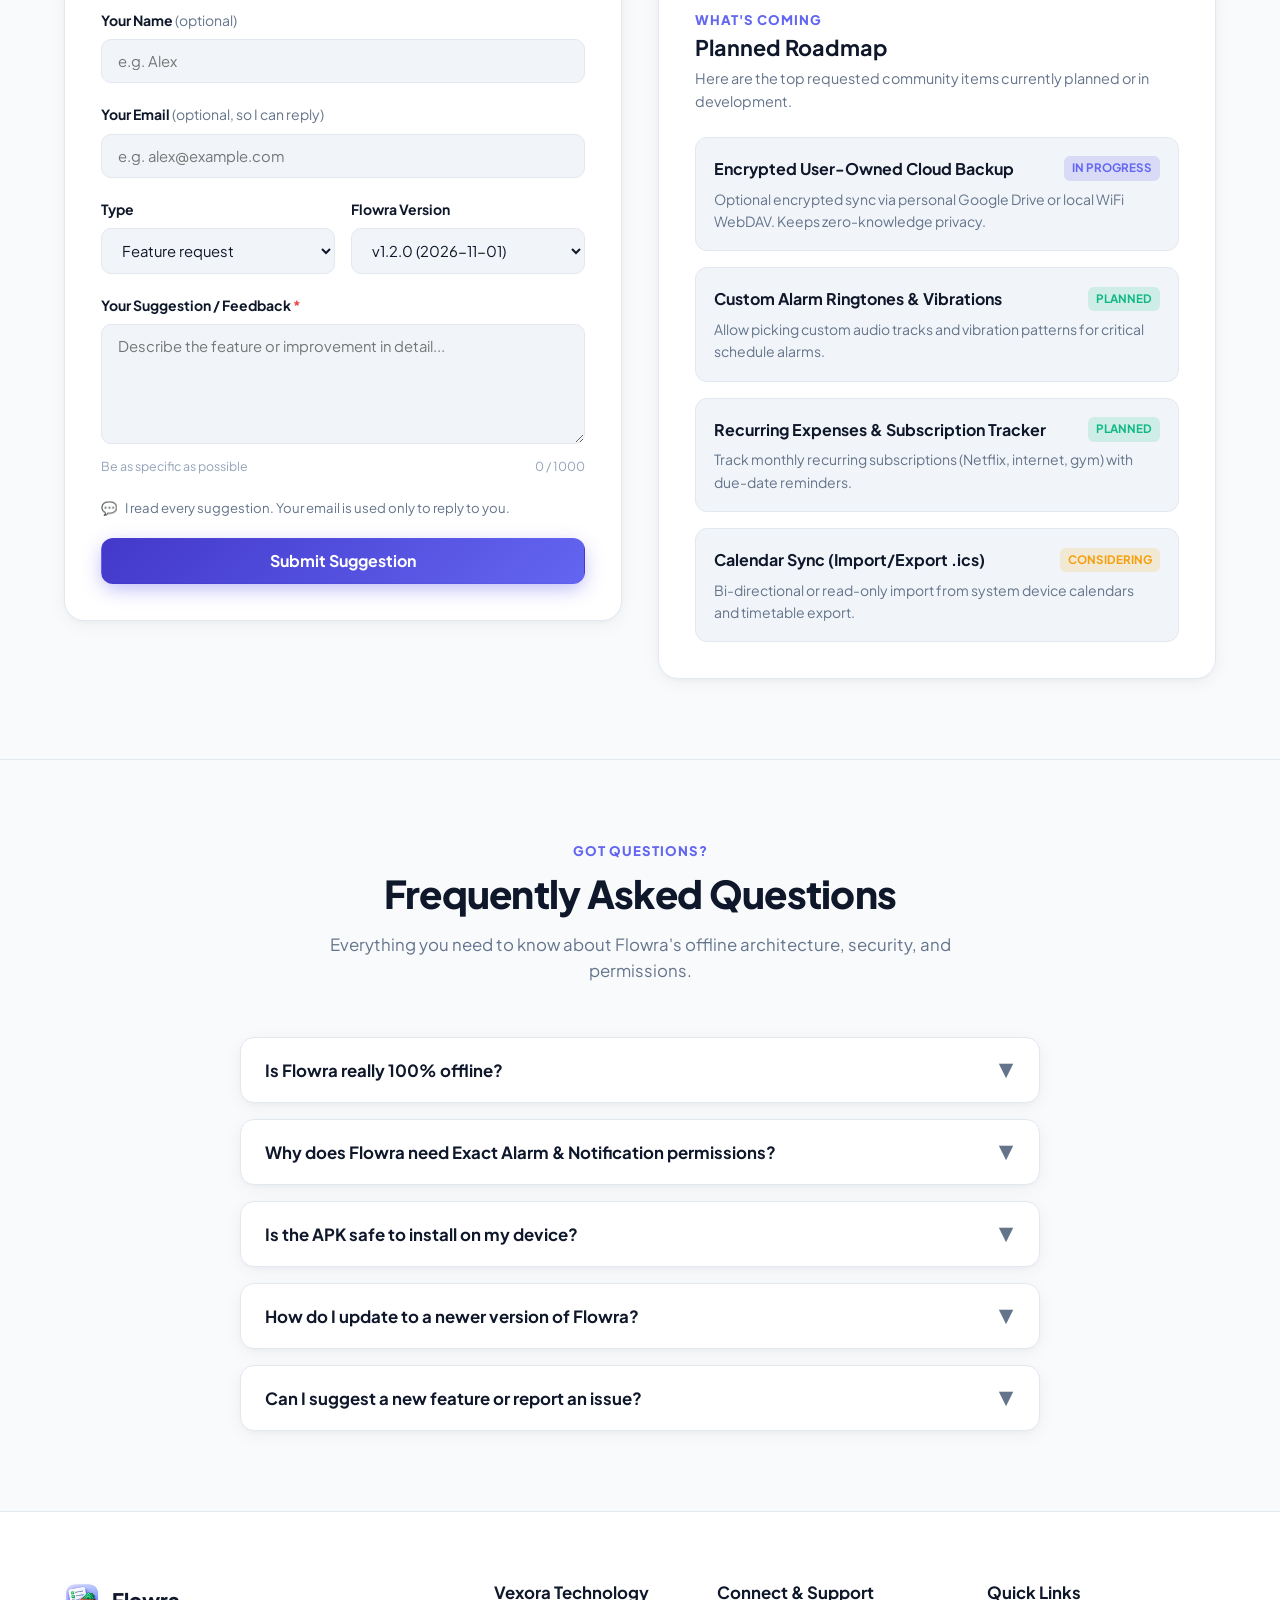
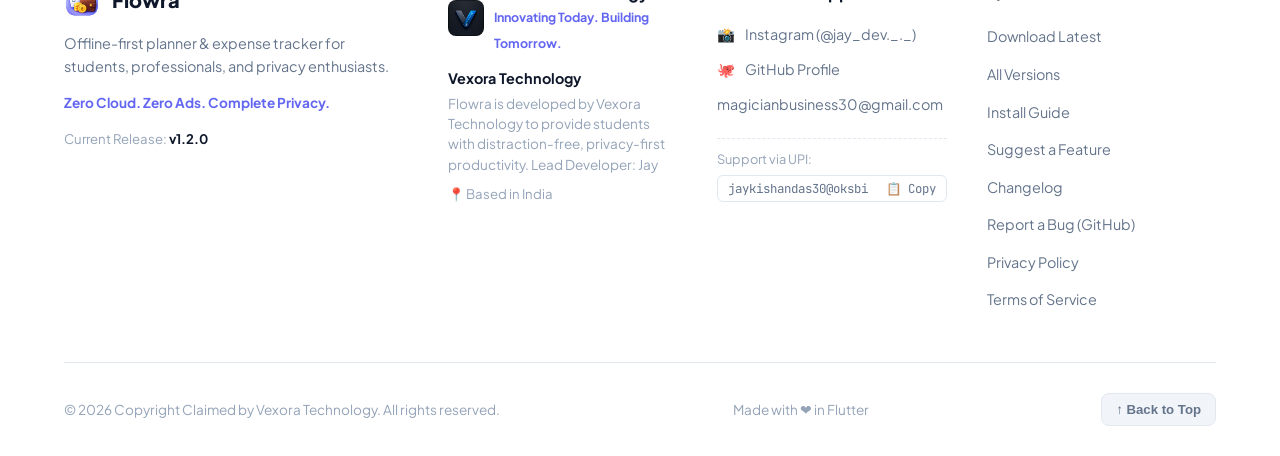
==== commit 40925033: "deploy: 848a32e2fb3fa6478d5370c7a887c4f685a2d25d" ====
--- a/index.html
+++ b/index.html
@@ -110,7 +110,8 @@
         </p>
 
         <div class="hero-cta-group">
-          <a href="Flowra-v1.2.0.apk" id="heroDownloadBtn" class="btn btn-primary btn-hero-download" download="Flowra-v1.2.0.apk">
+          <a href="Flowra-v1.2.0.apk" id="heroDownloadBtn" class="btn btn-primary btn-hero-download"
+            download="Flowra-v1.2.0.apk">
             <span class="btn-main-label">
               <span>⬇</span>
               <strong id="heroVersionLabel">Download v1.2.0 (APK)</strong>
@@ -587,15 +588,20 @@
         <!-- Column 2: About Developer & Vexora Technology -->
         <div class="footer-col">
           <div style="display: flex; align-items: center; gap: 10px; margin-bottom: 12px;">
-            <img src="assets/vexora_logo.png" alt="Vexora Technology Logo" style="width: 36px; height: 36px; border-radius: 8px; object-fit: cover;">
+            <img src="assets/vexora_logo.png" alt="Vexora Technology Logo"
+              style="width: 36px; height: 36px; border-radius: 8px; object-fit: cover;">
             <div>
               <h4 style="margin: 0; font-size: 1.05rem;">Vexora Technology</h4>
-              <span style="font-size: 0.78rem; color: var(--primary-light); font-weight: 700;">Innovating Today. Building Tomorrow.</span>
-            </div>
-          </div>
-          <p id="footerDevName" style="font-weight: 700; color: var(--text-main); margin-bottom: 4px;">Developer: Jay</p>
-          <p id="footerDevBio" style="font-size: 0.85rem; line-height: 1.5; color: var(--text-subtle); margin-bottom: 8px;">
-            This project was made by Vexora Technology to help students simplify routines, stay focused, and achieve their goals.
+              <span style="font-size: 0.78rem; color: var(--primary-light); font-weight: 700;">Innovating Today.
+                Building Tomorrow.</span>
+            </div>
+          </div>
+          <p id="footerDevName" style="font-weight: 700; color: var(--text-main); margin-bottom: 4px;">Vexora Technology
+          </p>
+          <p id="footerDevBio"
+            style="font-size: 0.85rem; line-height: 1.5; color: var(--text-subtle); margin-bottom: 8px;">
+            Flowra is crafted by Vexora Technology to empower students with private, distraction-free
+            productivity.<br>Lead Developer: Jay
           </p>
           <p id="footerDevLocation" style="font-size: 0.825rem; color: var(--text-subtle);">
             📍 Based in India
@@ -610,8 +616,8 @@
               rel="noopener noreferrer" class="social-link-item">
               <span>📸</span> <span>Instagram (@jay_dev._._)</span>
             </a>
-            <a href="https://github.com/Itzjay169" id="footerGithubProfileLink" target="_blank" rel="noopener noreferrer"
-              class="social-link-item">
+            <a href="https://github.com/Itzjay169" id="footerGithubProfileLink" target="_blank"
+              rel="noopener noreferrer" class="social-link-item">
               <span>🐙</span> <span>GitHub Profile</span>
             </a>
             <a href="mailto:magicianbusiness30@gmail.com" id="footerEmailLink" class="social-link-item">
@@ -651,7 +657,7 @@
       <!-- Bottom Bar -->
       <div class="footer-bottom-bar">
         <div>
-          © <span id="currentYear">2026</span> Vexora Technology • Developed by Jay • Licensed under the MIT License.
+          © 2026 Copyright Claimed by Vexora Technology. All rights reserved.
         </div>
         <div>
           Made with ❤ in Flutter
--- a/css/style.css
+++ b/css/style.css
@@ -457,7 +457,7 @@
 /* Features Grid */
 .features-grid {
   display: grid;
-  grid-template-columns: repeat(auto-fit, minmax(320px, 1fr));
+  grid-template-columns: repeat(auto-fit, minmax(min(100%, 280px), 1fr));
   gap: 24px;
 }
 
@@ -506,7 +506,7 @@
 /* App Showcase / Screenshots Section */
 .showcase-container {
   display: grid;
-  grid-template-columns: repeat(auto-fit, minmax(280px, 1fr));
+  grid-template-columns: repeat(auto-fit, minmax(min(100%, 260px), 1fr));
   gap: 24px;
 }
 
@@ -813,7 +813,7 @@
 /* Install Guide Section */
 .install-steps {
   display: grid;
-  grid-template-columns: repeat(auto-fit, minmax(260px, 1fr));
+  grid-template-columns: repeat(auto-fit, minmax(min(100%, 240px), 1fr));
   gap: 24px;
   margin-bottom: 40px;
 }
@@ -1254,7 +1254,7 @@
     gap: 36px;
   }
   .suggestion-layout {
-    grid-template-columns: 1fr;
+    grid-template-columns: minmax(0, 1fr);
   }
 }
 
@@ -1300,3 +1300,88 @@
     width: 100%;
   }
 }
+
+@media (max-width: 480px) {
+  .container {
+    padding: 0 14px;
+  }
+  .brand-badge {
+    display: none;
+  }
+  .nav-wrap {
+    gap: 8px;
+  }
+  .brand-link {
+    font-size: 1.15rem;
+    gap: 8px;
+  }
+  .brand-logo {
+    width: 32px;
+    height: 32px;
+  }
+  .nav-actions {
+    gap: 8px;
+  }
+  .theme-toggle-btn, .mobile-menu-btn {
+    width: 36px;
+    height: 36px;
+  }
+  .feature-card, .showcase-item, .step-card, .suggestion-form-card, .roadmap-card {
+    padding: 18px;
+    min-width: 0;
+    max-width: 100%;
+  }
+  .suggestion-layout {
+    grid-template-columns: minmax(0, 1fr);
+  }
+  .hero-title {
+    font-size: 1.85rem;
+    line-height: 1.25;
+  }
+  .hero-subtitle {
+    font-size: 0.95rem;
+  }
+  .sha256-box {
+    font-size: 0.72rem;
+    padding: 8px 10px;
+  }
+  .sha256-box code {
+    word-break: break-all;
+    overflow-wrap: anywhere;
+  }
+  .version-meta-pill {
+    font-size: 0.75rem;
+    padding: 3px 8px;
+  }
+  .version-card-header {
+    flex-direction: column;
+    align-items: flex-start;
+    gap: 8px;
+  }
+  .step-number {
+    width: 32px;
+    height: 32px;
+    font-size: 0.9rem;
+  }
+}
+
+@media (max-width: 340px) {
+  .container {
+    padding: 0 10px;
+  }
+  .hero-title {
+    font-size: 1.6rem;
+  }
+  .nav-brand span {
+    font-size: 1.05rem;
+  }
+}
+
+@media (prefers-reduced-motion: reduce) {
+  *, *::before, *::after {
+    animation-duration: 0.01ms !important;
+    animation-iteration-count: 1 !important;
+    transition-duration: 0.01ms !important;
+    scroll-behavior: auto !important;
+  }
+}
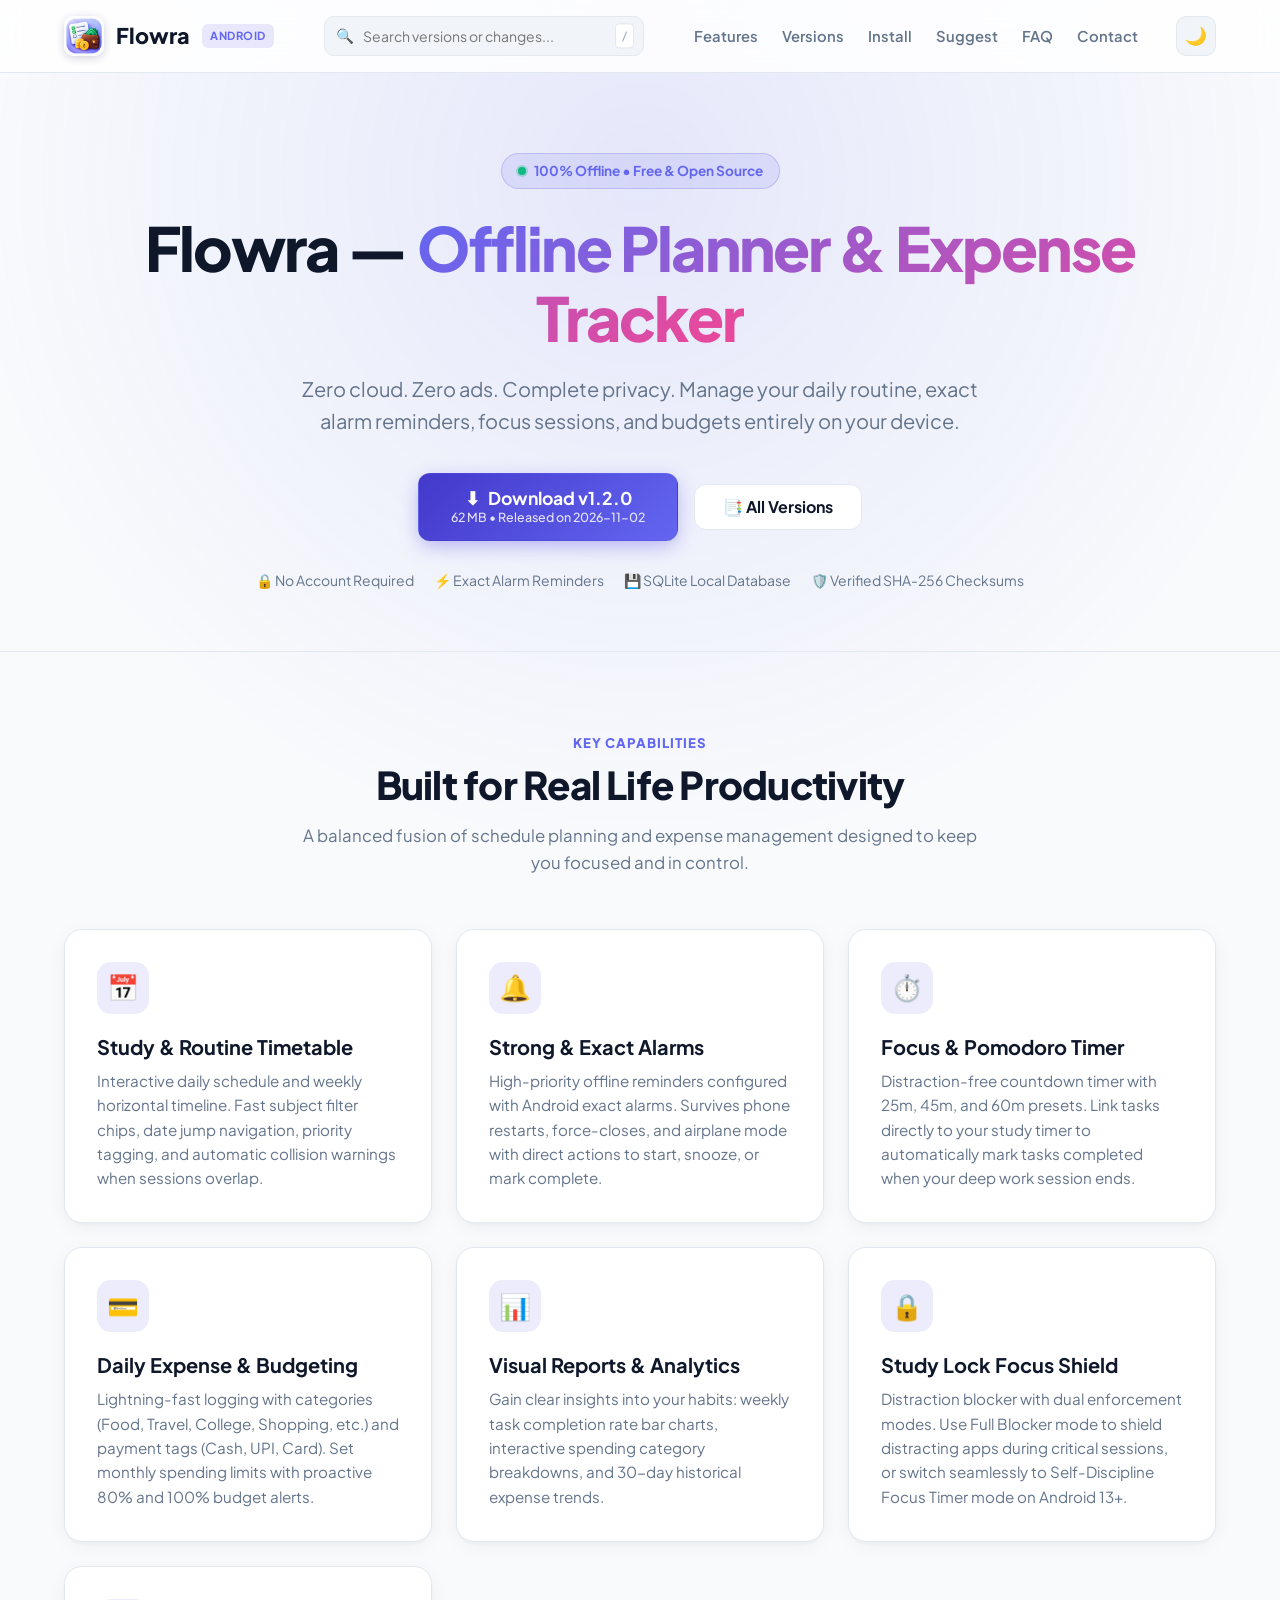
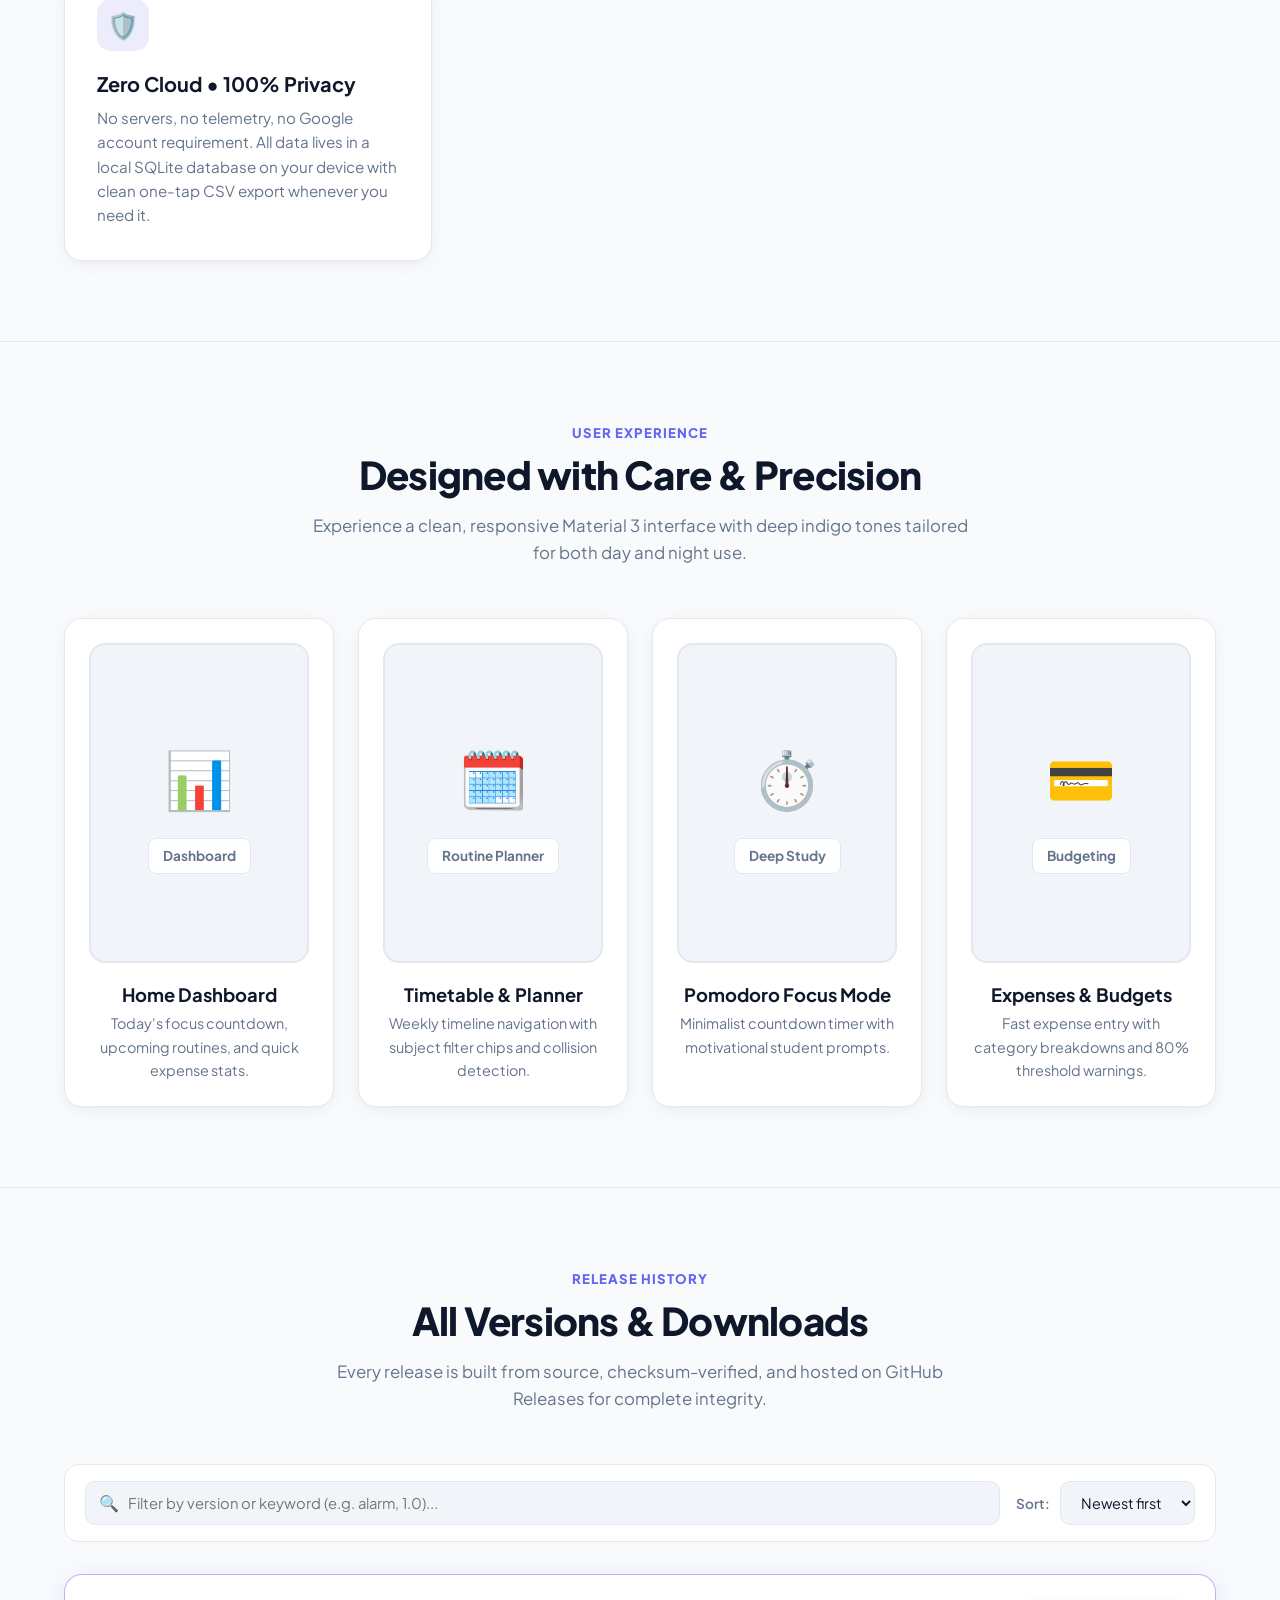
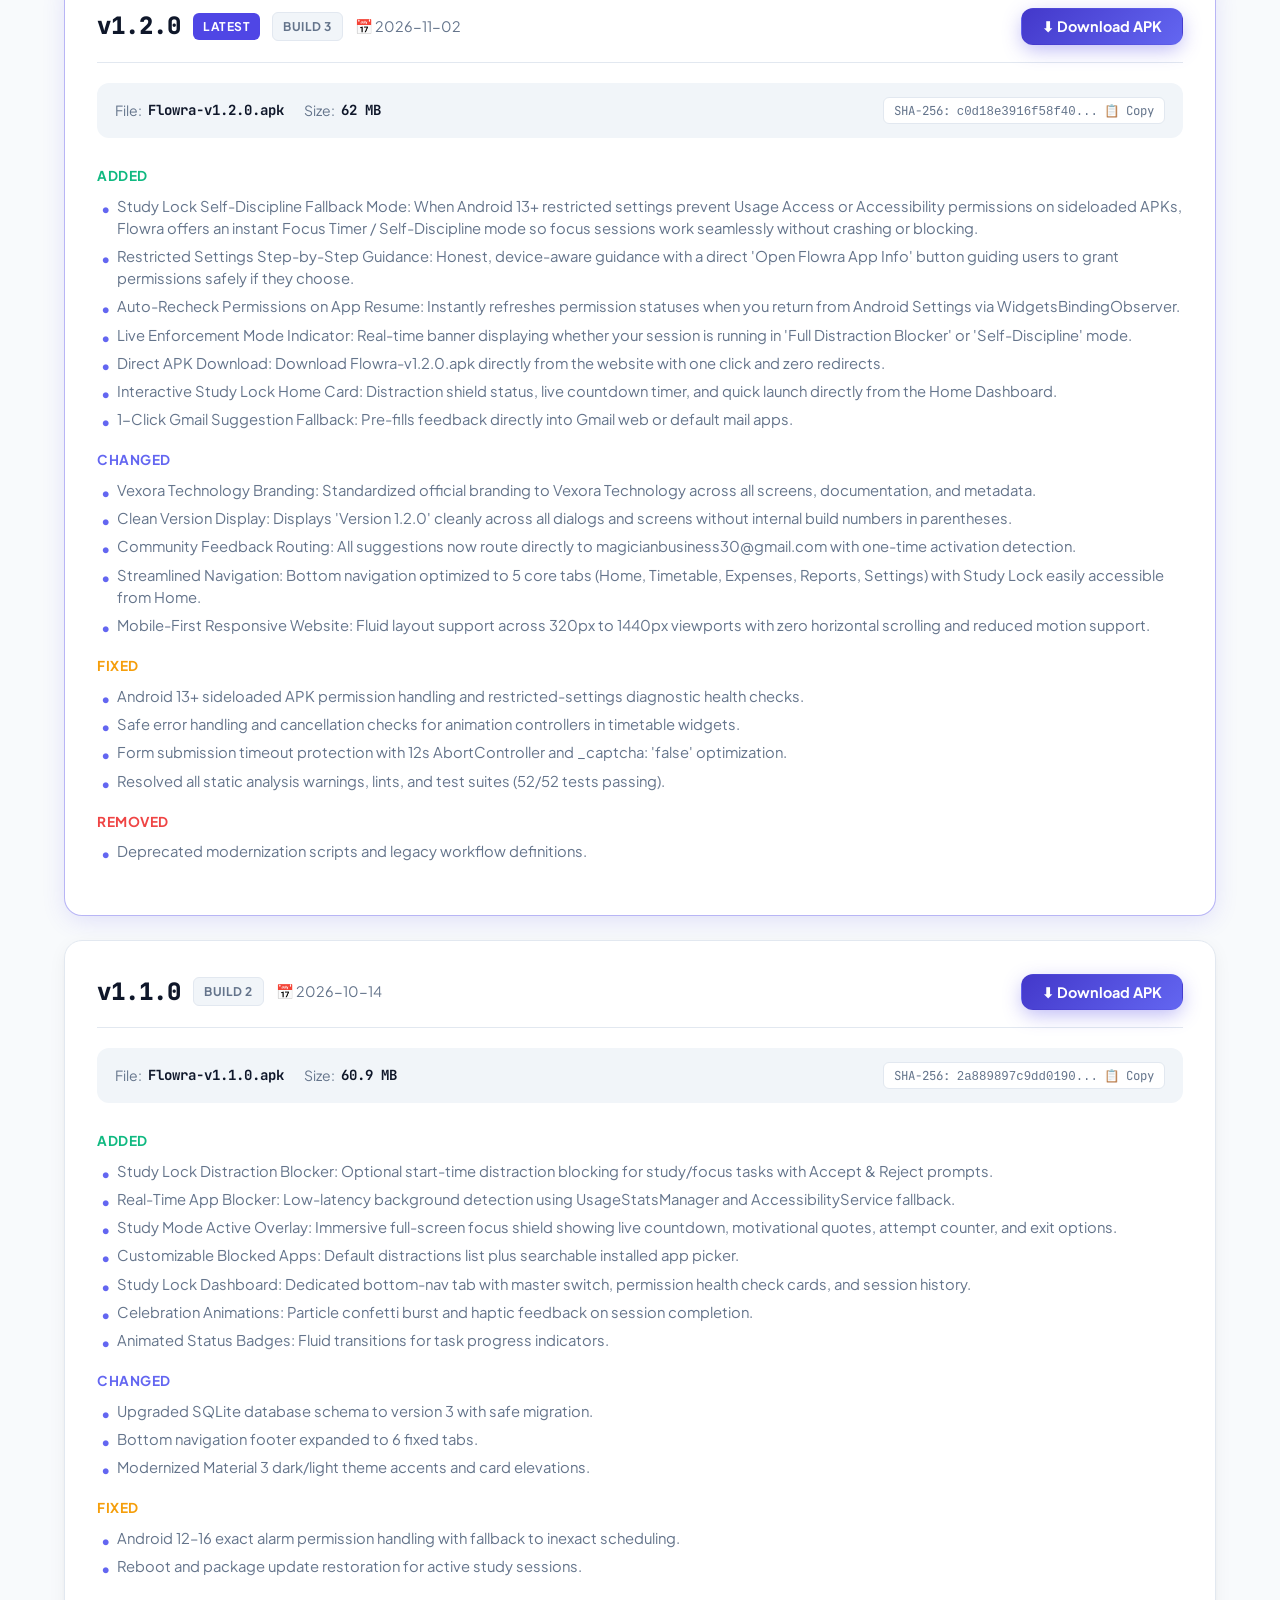
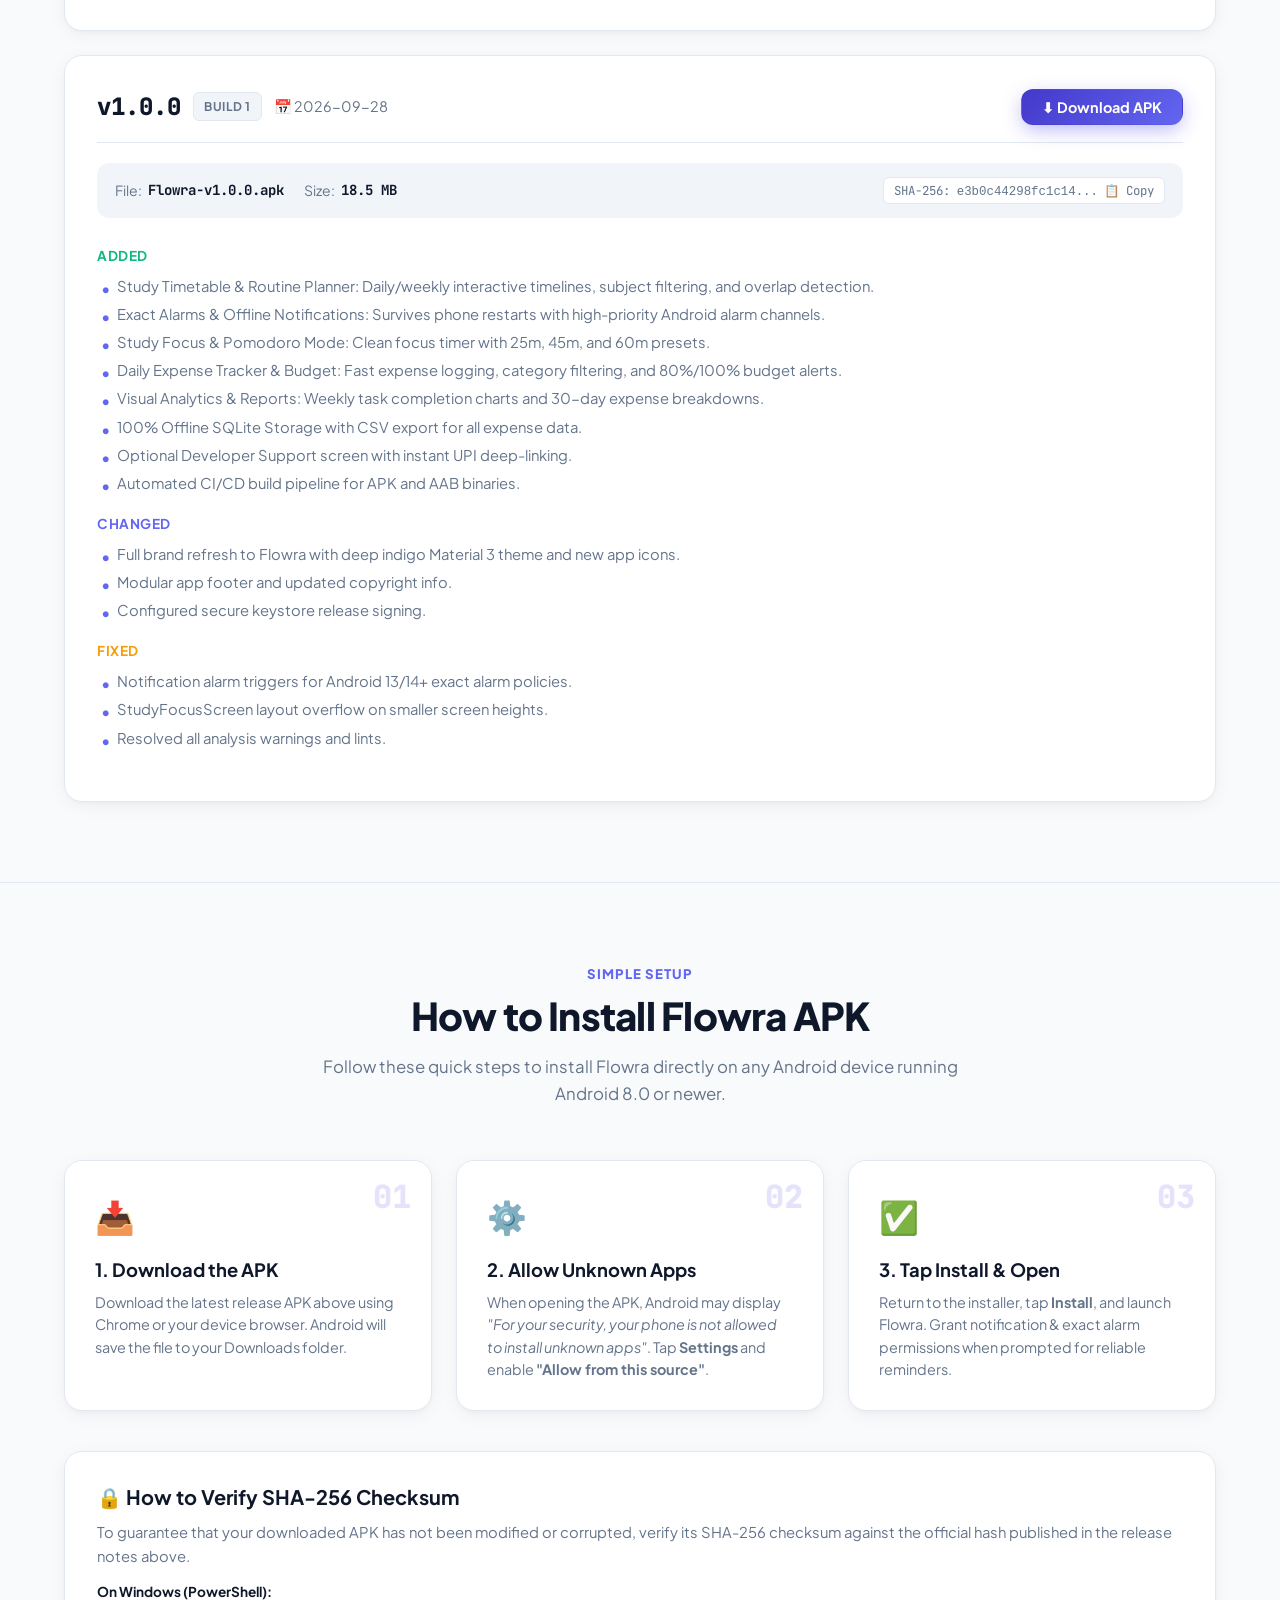
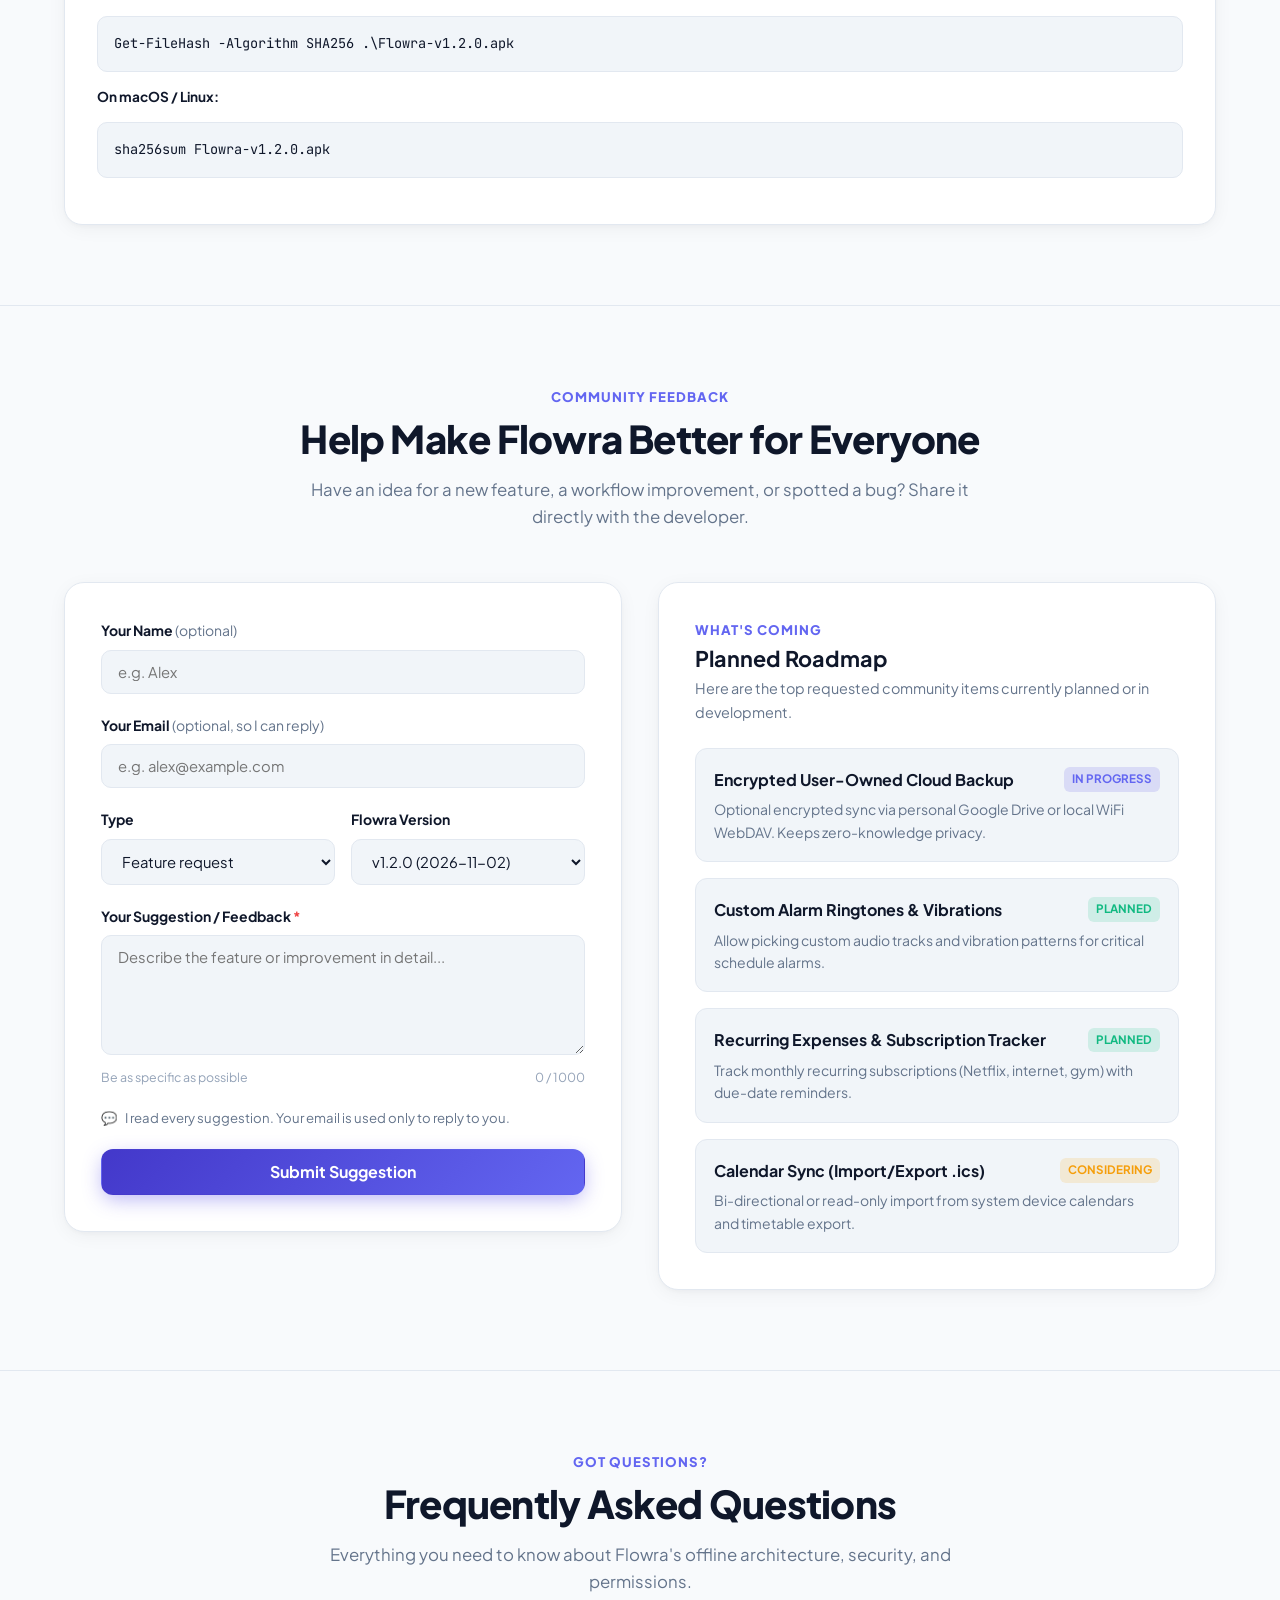
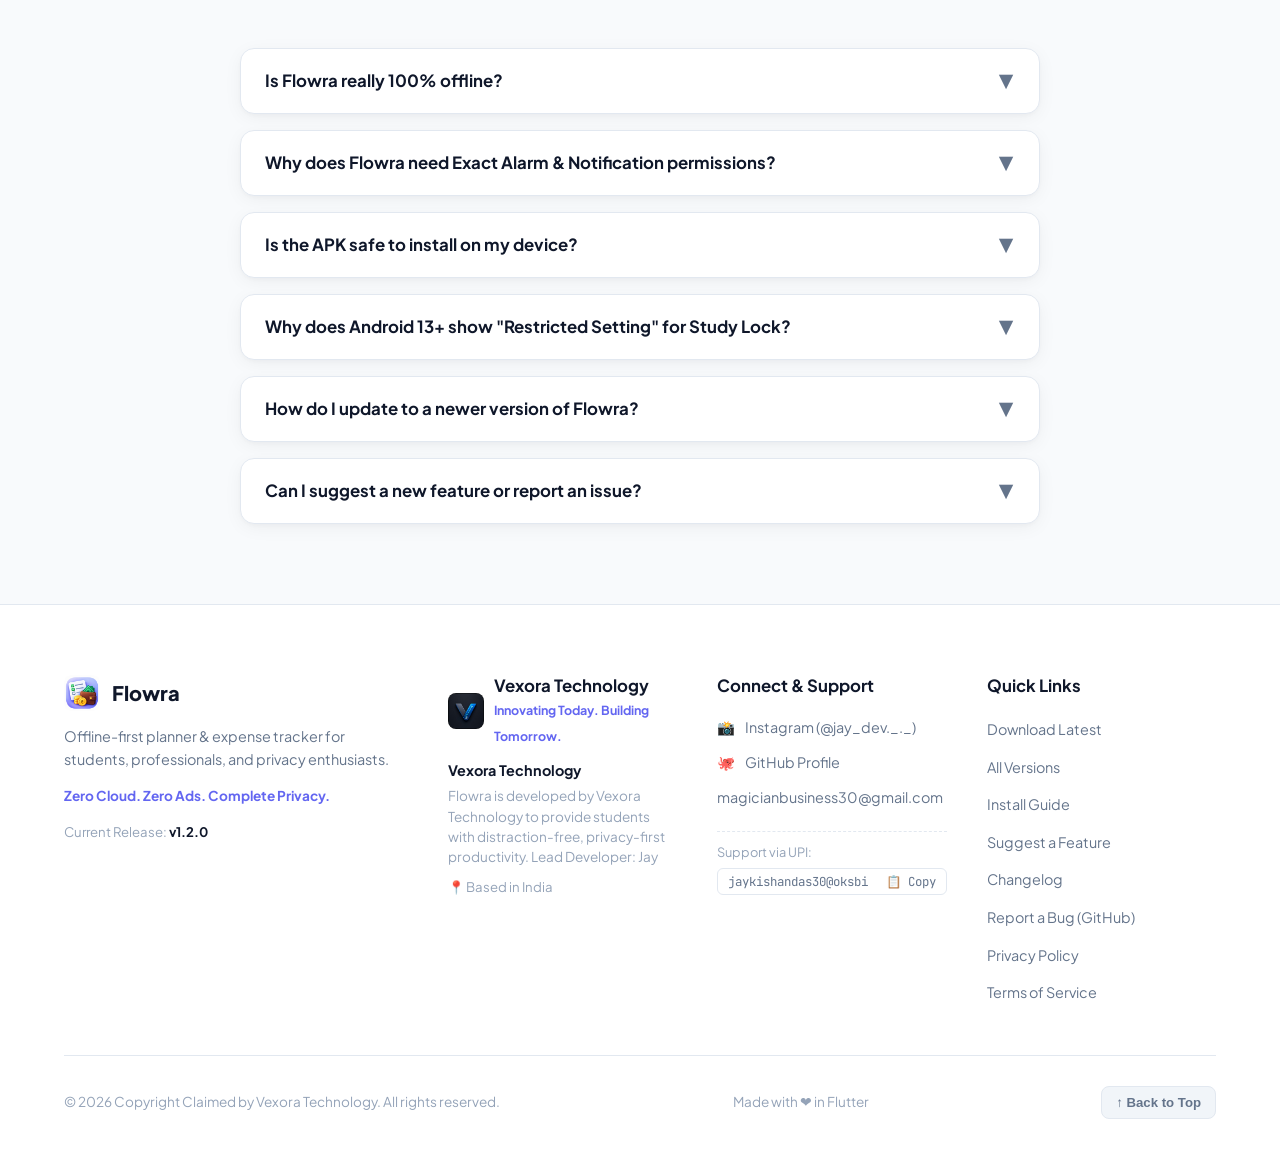
==== commit 945cc237: "deploy: fbe881239961f77cd35c9a7a5d6c30f544b09746" ====
--- a/index.html
+++ b/index.html
@@ -199,6 +199,16 @@
 
           <!-- Feature 6 -->
           <div class="feature-card">
+            <div class="feature-icon-wrap">🔒</div>
+            <h3 class="feature-title">Study Lock Focus Shield</h3>
+            <p class="feature-desc">
+              Distraction blocker with dual enforcement modes. Use Full Blocker mode to shield distracting apps during
+              critical sessions, or switch seamlessly to Self-Discipline Focus Timer mode on Android 13+.
+            </p>
+          </div>
+
+          <!-- Feature 7 -->
+          <div class="feature-card">
             <div class="feature-icon-wrap">🛡️</div>
             <h3 class="feature-title">Zero Cloud • 100% Privacy</h3>
             <p class="feature-desc">
@@ -444,8 +454,12 @@
 
               <!-- Fallback Options -->
               <div id="fallbackActions" class="fallback-actions">
-                <a href="#" id="emailFallbackBtn" class="btn btn-outline" style="width: 100%;">
-                  <span>✉️ Send by Email Instead</span>
+                <a href="#" id="gmailFallbackBtn" target="_blank" rel="noopener noreferrer" class="btn btn-primary"
+                  style="width: 100%; margin-bottom: 8px;">
+                  <span>✉️ Open & Send in Gmail</span>
+                </a>
+                <a href="#" id="emailFallbackBtn" class="btn btn-outline" style="width: 100%; margin-bottom: 8px;">
+                  <span>📧 Open Default Email App</span>
                 </a>
                 <a href="#" id="githubFallbackBtn" target="_blank" rel="noopener noreferrer" class="btn btn-outline"
                   style="width: 100%;">
@@ -525,6 +539,20 @@
                 Yes. Every release APK is built automatically in public via GitHub Actions from the open-source
                 repository. You can verify the integrity of the downloaded file using the published SHA-256 checksum
                 against your local download. Flowra is completely open source under the MIT License.
+              </div>
+            </div>
+          </div>
+
+          <div class="faq-item">
+            <button class="faq-question" type="button">
+              <span>Why does Android 13+ show "Restricted Setting" for Study Lock?</span>
+              <span class="faq-icon">▼</span>
+            </button>
+            <div class="faq-answer">
+              <div class="faq-answer-inner">
+                Android 13 and newer automatically restrict Accessibility and Usage Access for all apps installed outside of Google Play (sideloaded APKs).
+                Flowra includes a built-in <strong>Self-Discipline / Focus Timer Mode</strong> that works without any restricted permissions!
+                If you prefer Full Blocker mode, you can safely enable it by going to <em>Android Settings &gt; Apps &gt; Flowra &gt; tap the 3 dots in the top-right &gt; "Allow restricted settings"</em>, then grant the permission.
               </div>
             </div>
           </div>
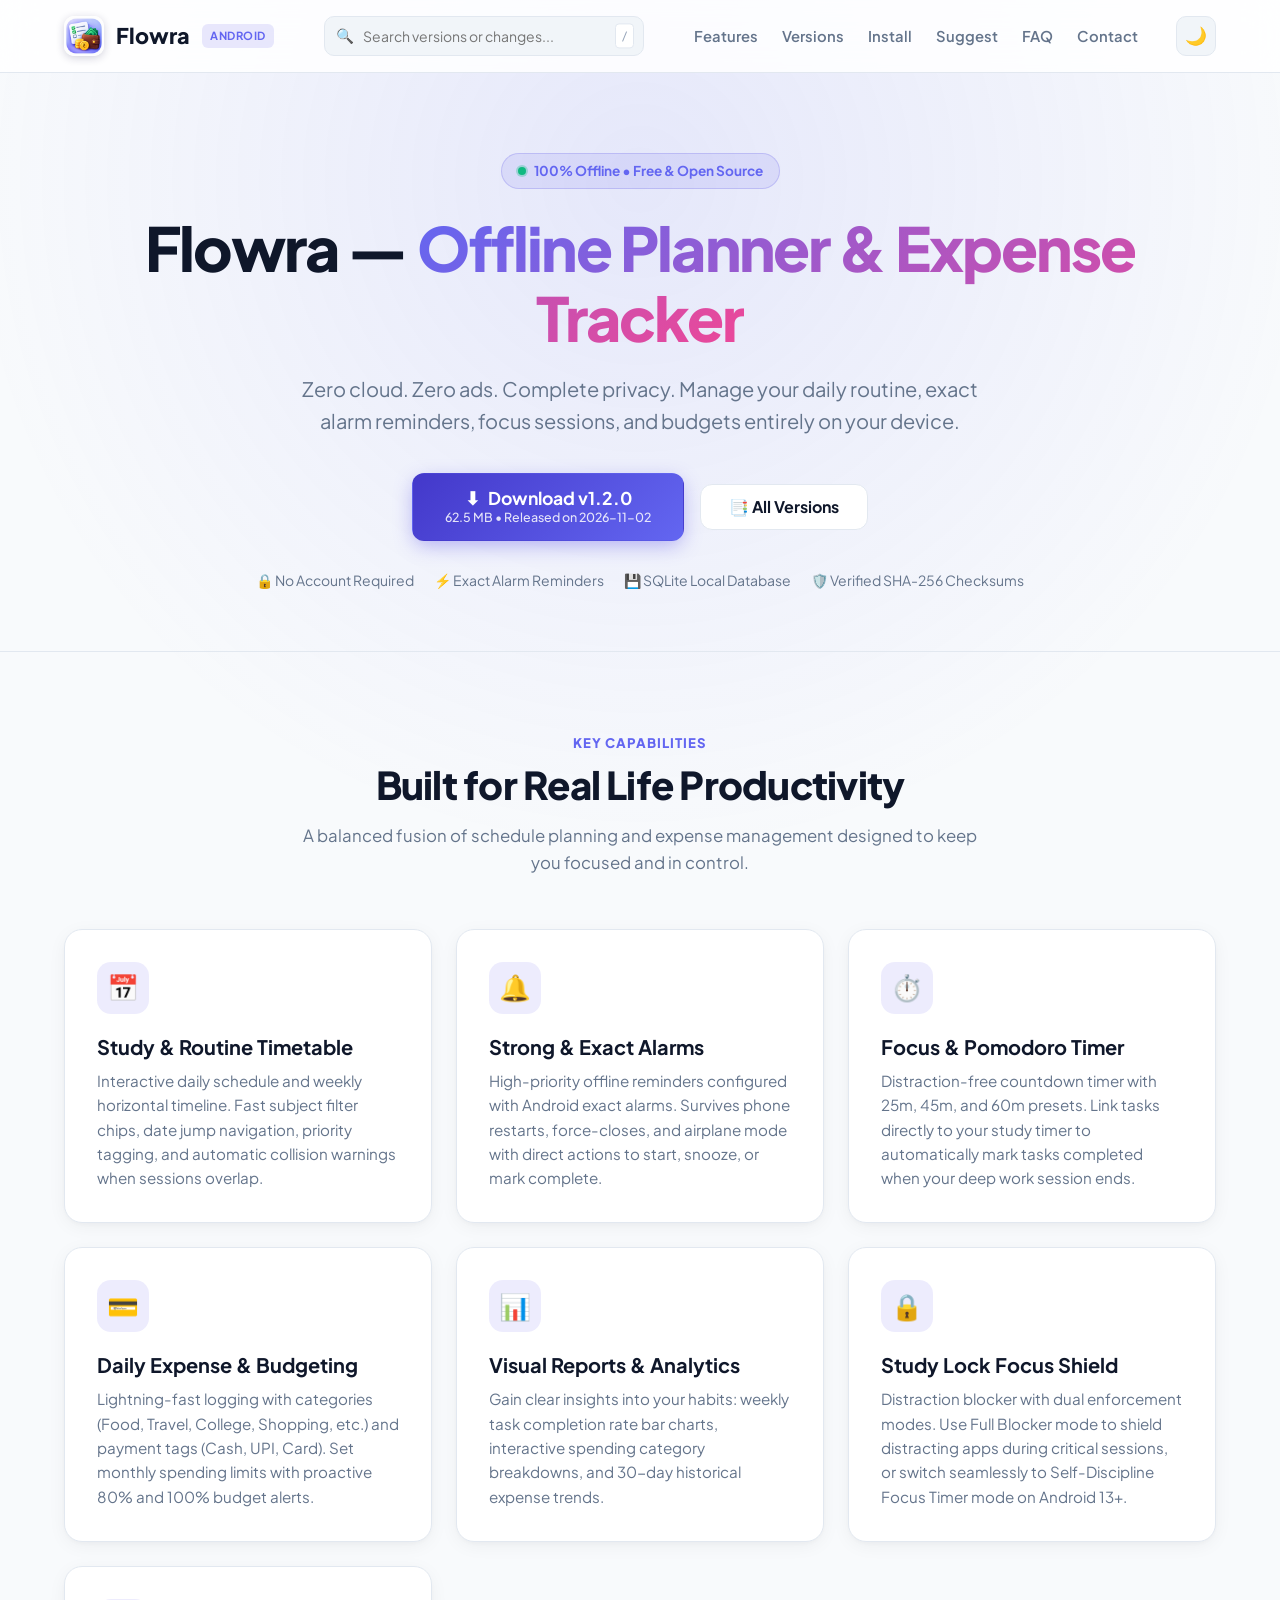
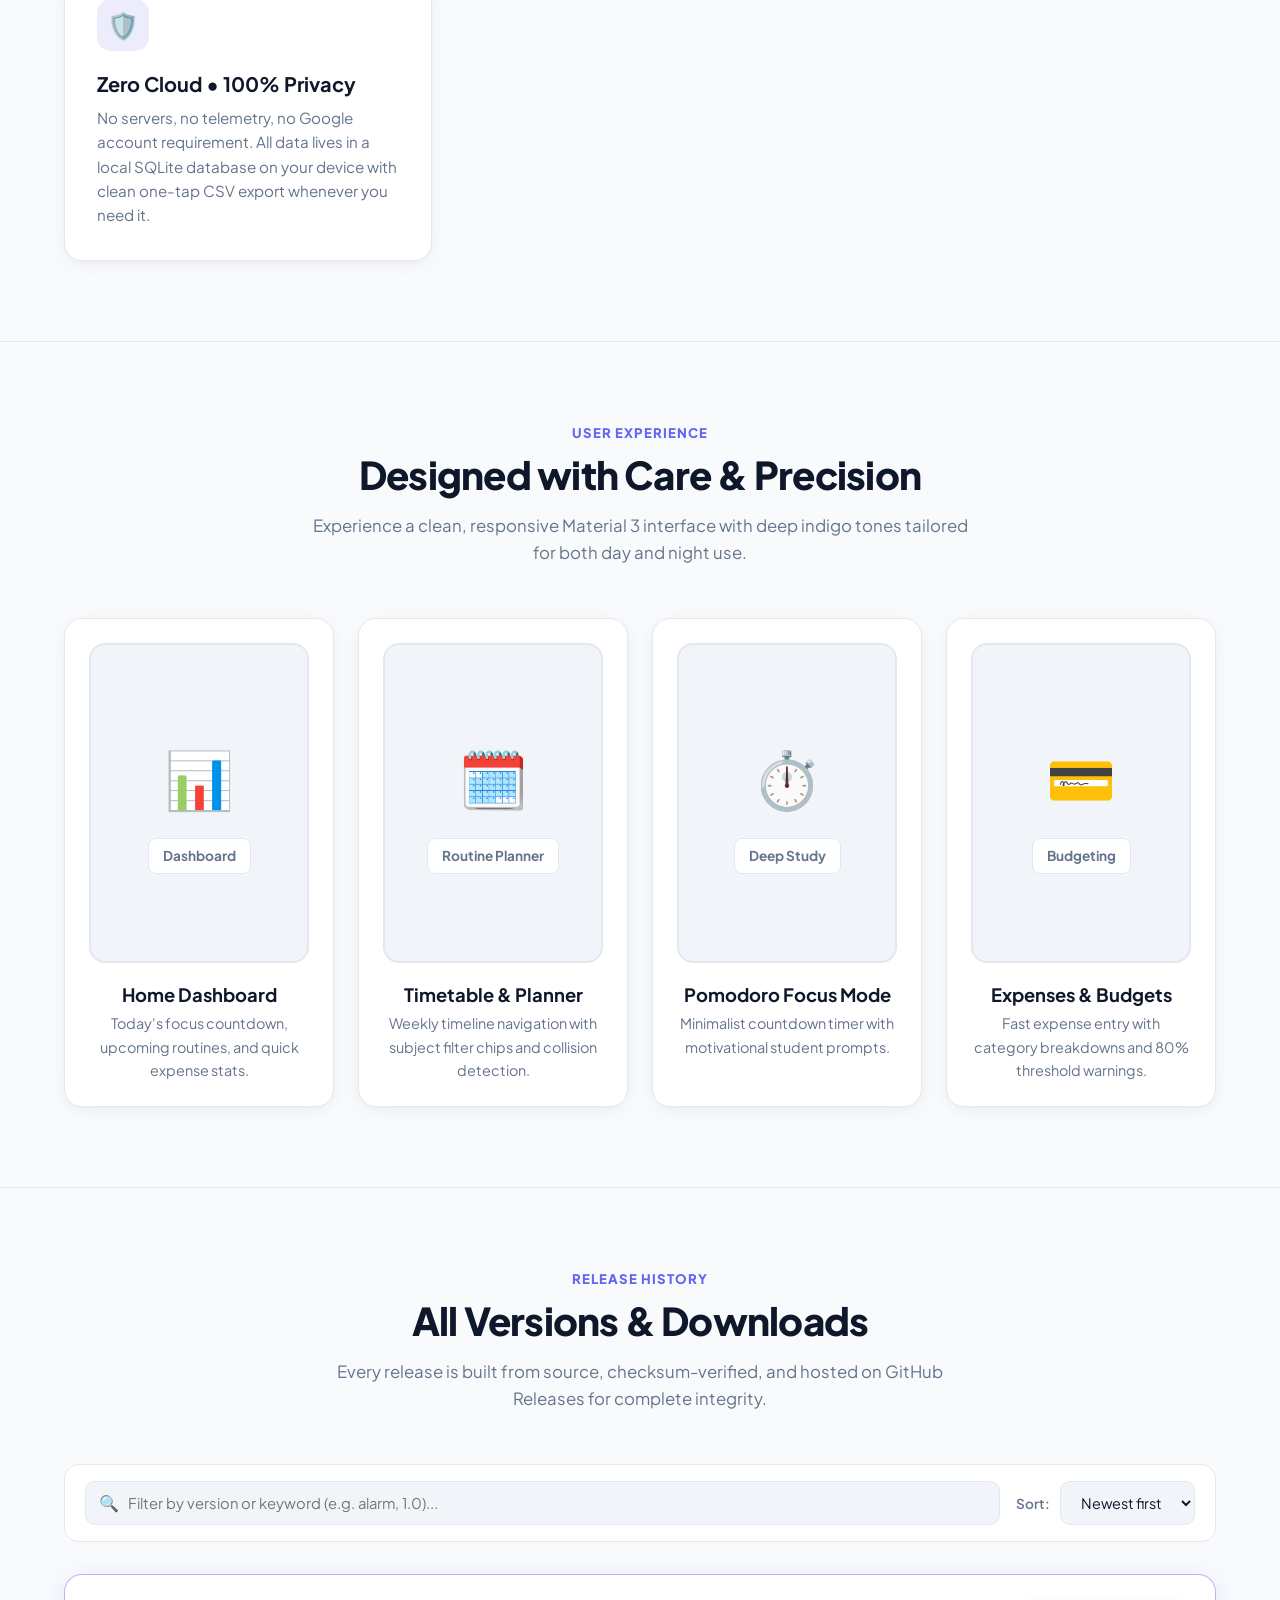
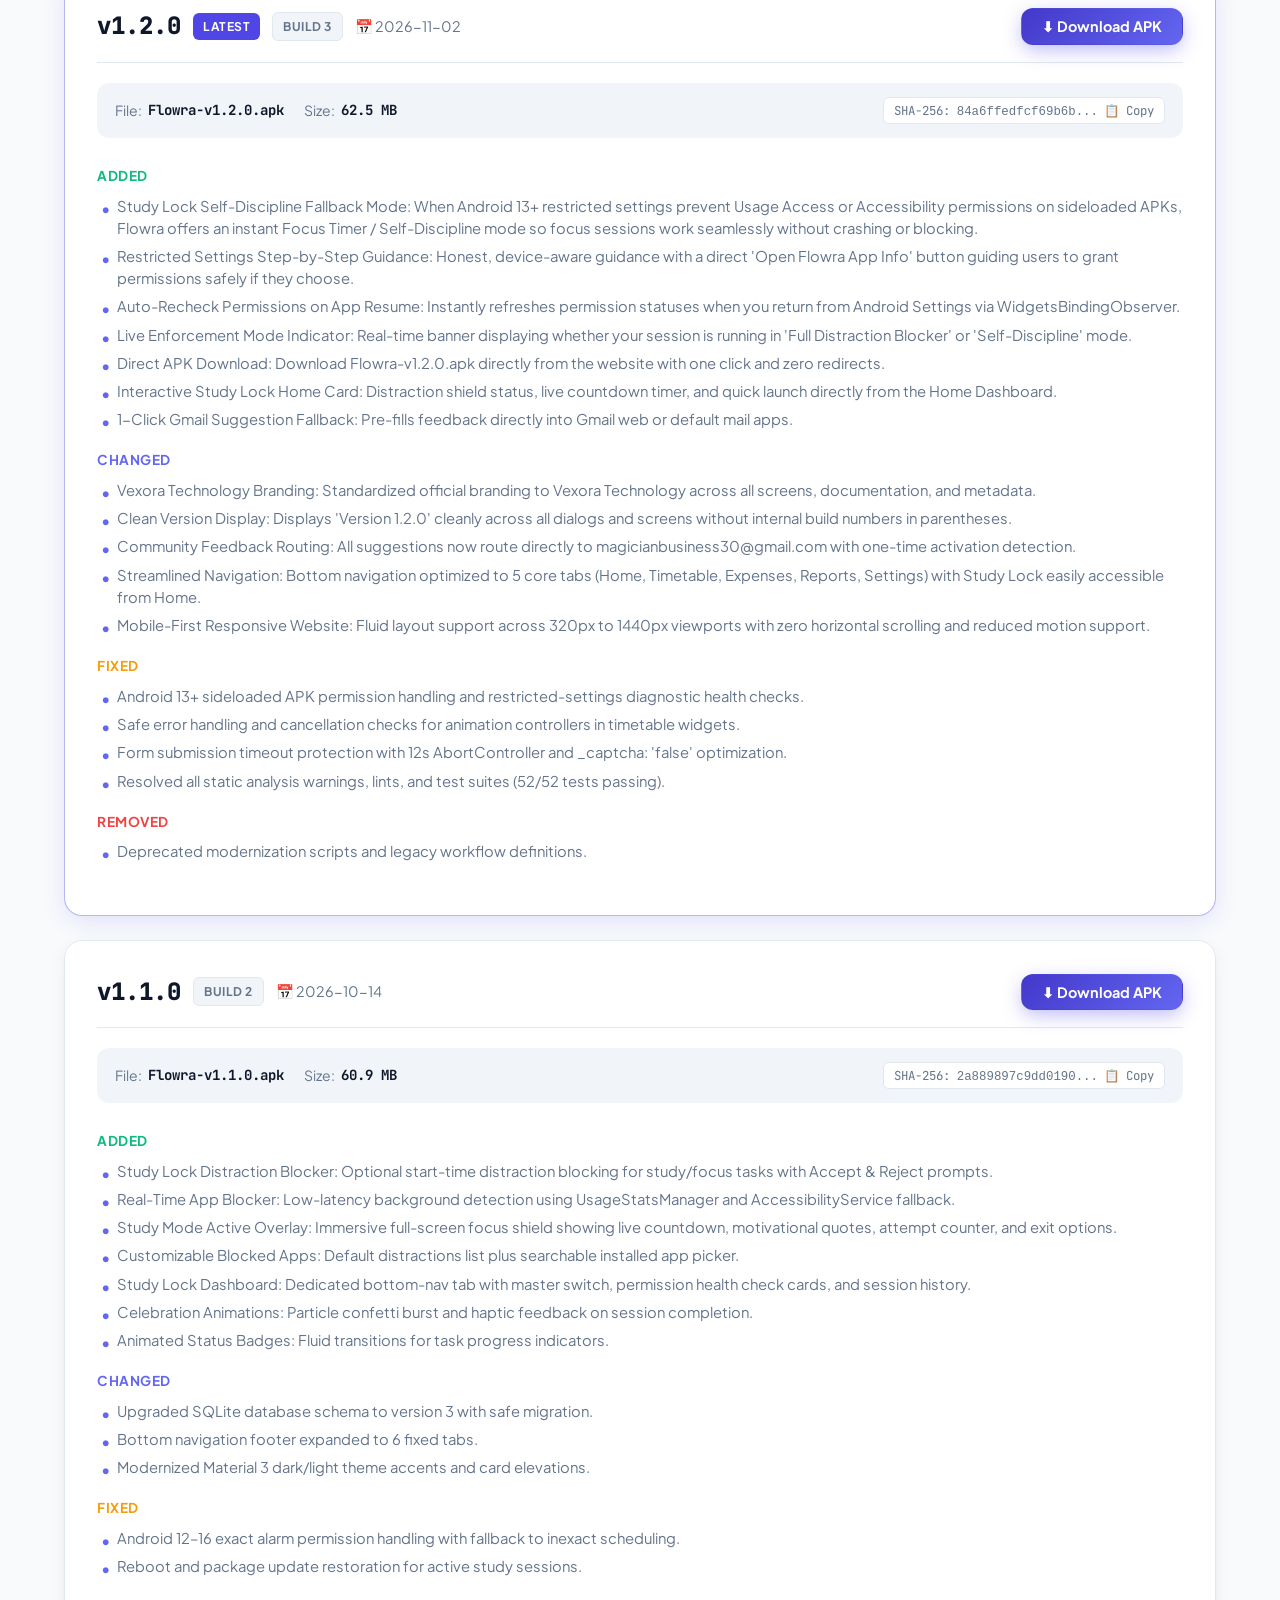
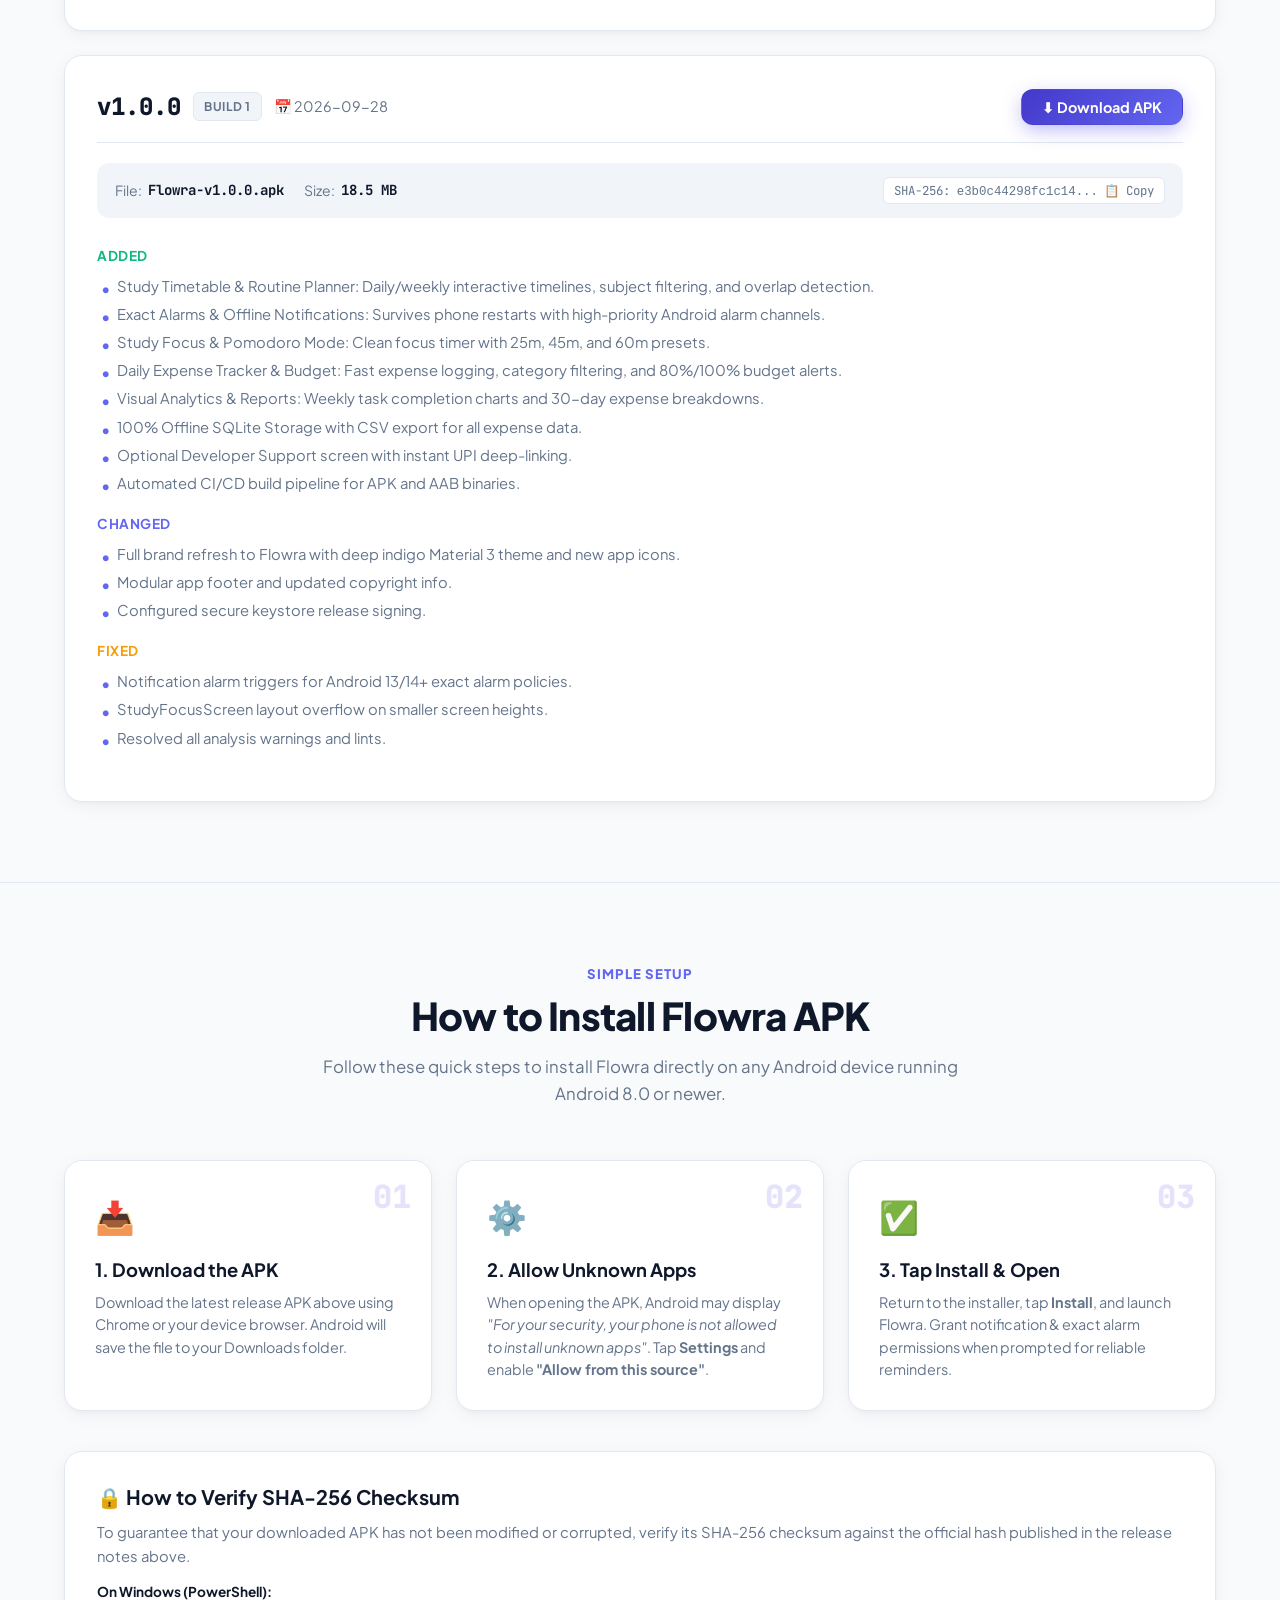
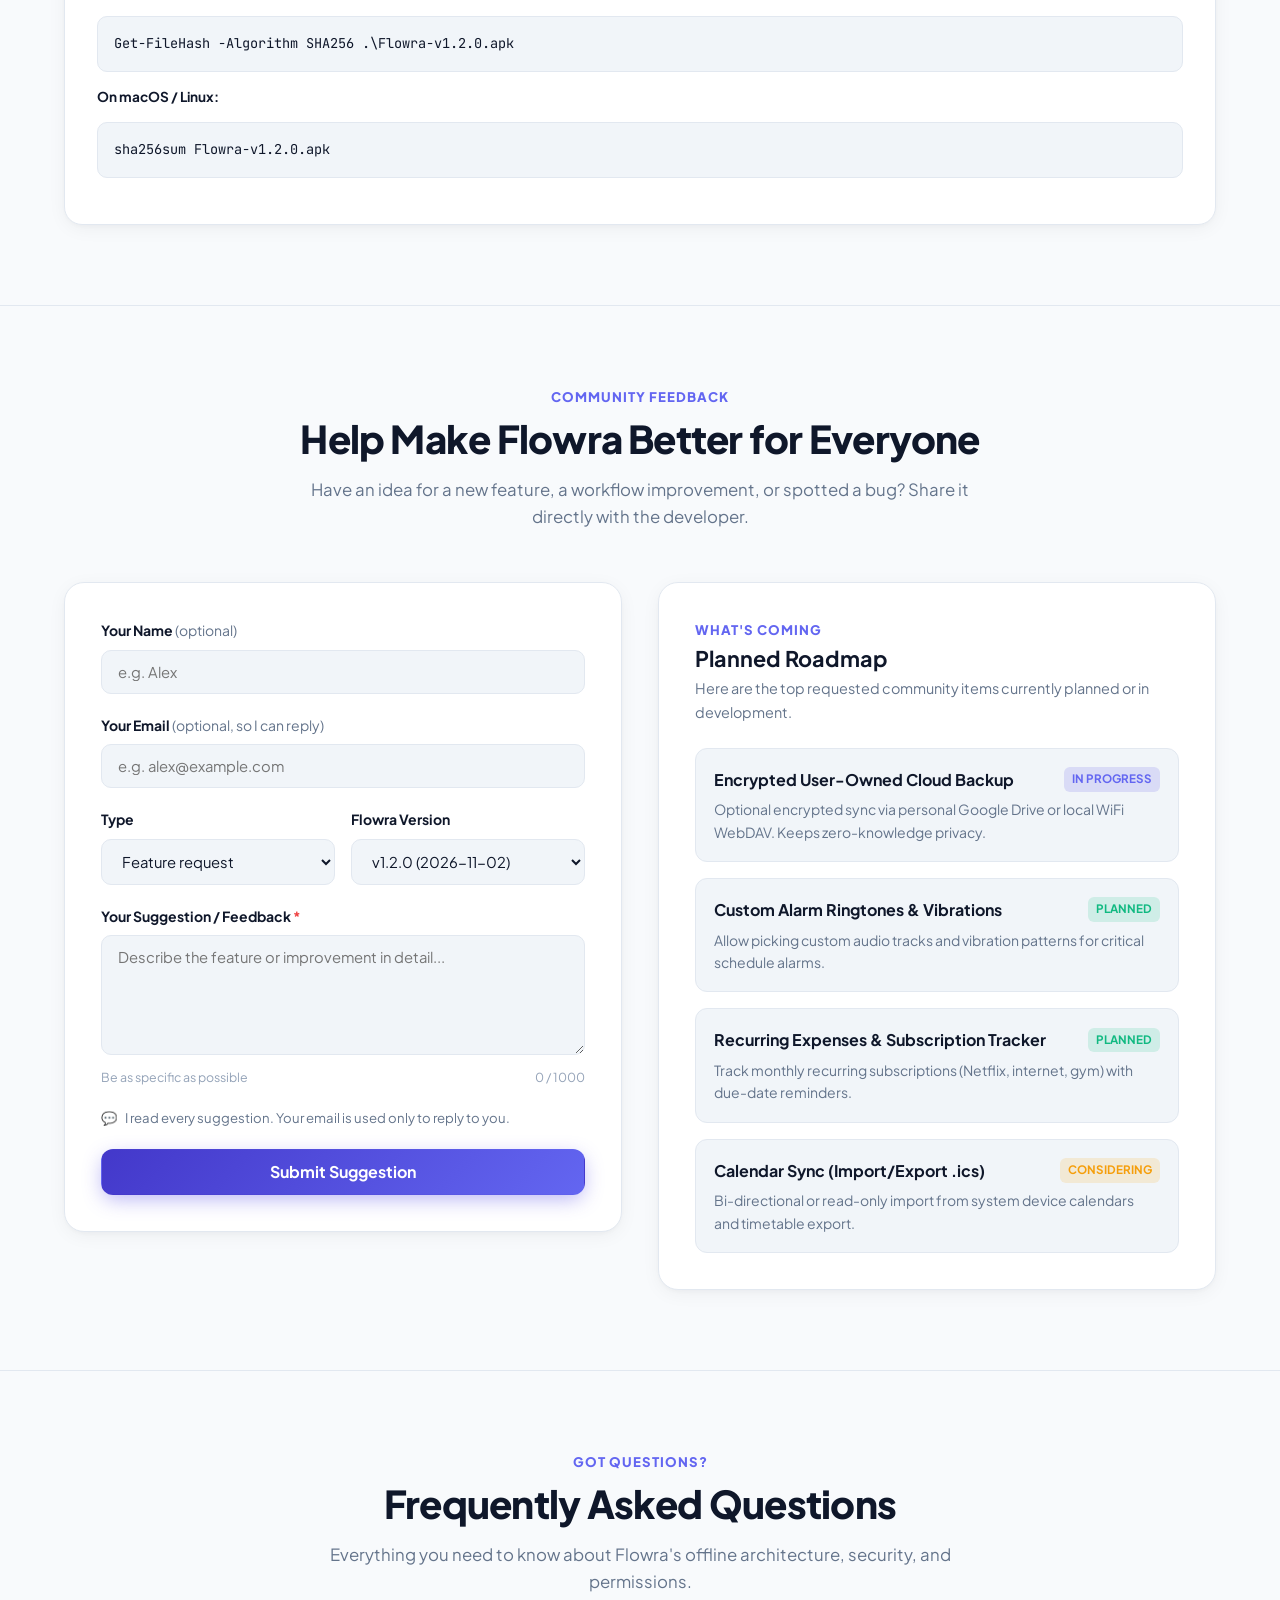
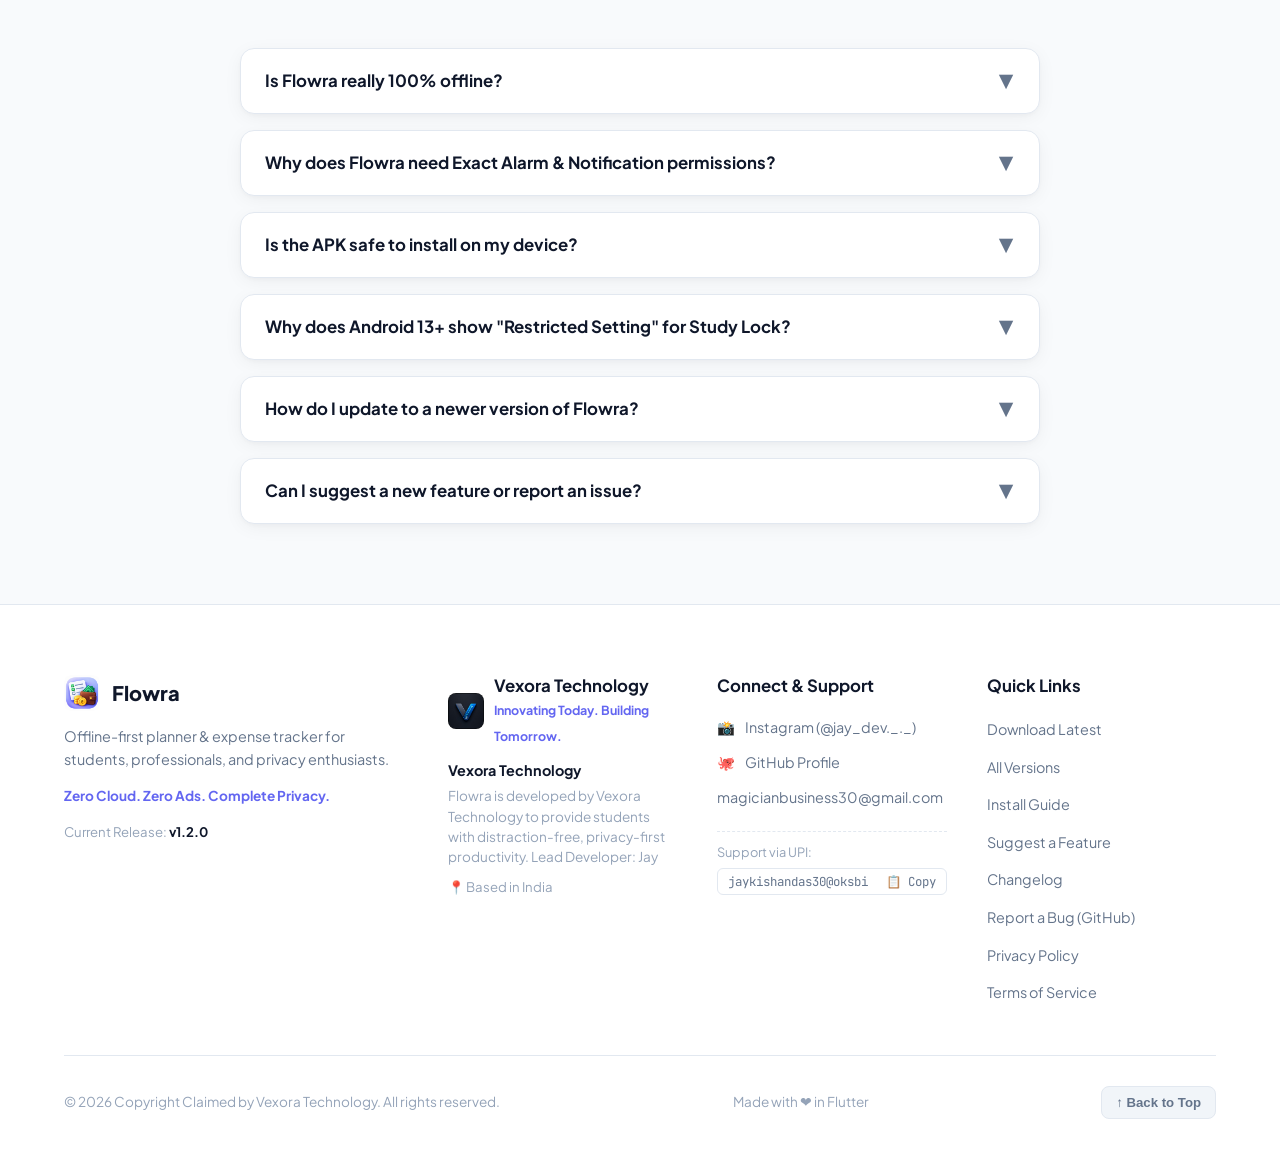
==== commit 07945939: "deploy: 4b070418aed51b67304b2930c2dc1455c747e35c" ====
--- a/index.html
+++ b/index.html
@@ -117,7 +117,7 @@
               <strong id="heroVersionLabel">Download v1.2.0 (APK)</strong>
             </span>
             <span class="btn-sub-label">
-              <span id="heroSizeLabel">62.0 MB</span> • <span id="heroDateLabel">Direct Download • Android 6.0+</span>
+              <span id="heroSizeLabel">62.5 MB</span> • <span id="heroDateLabel">Direct Download • Android 6.0+</span>
             </span>
           </a>
           <a href="#versions" class="btn btn-outline">
